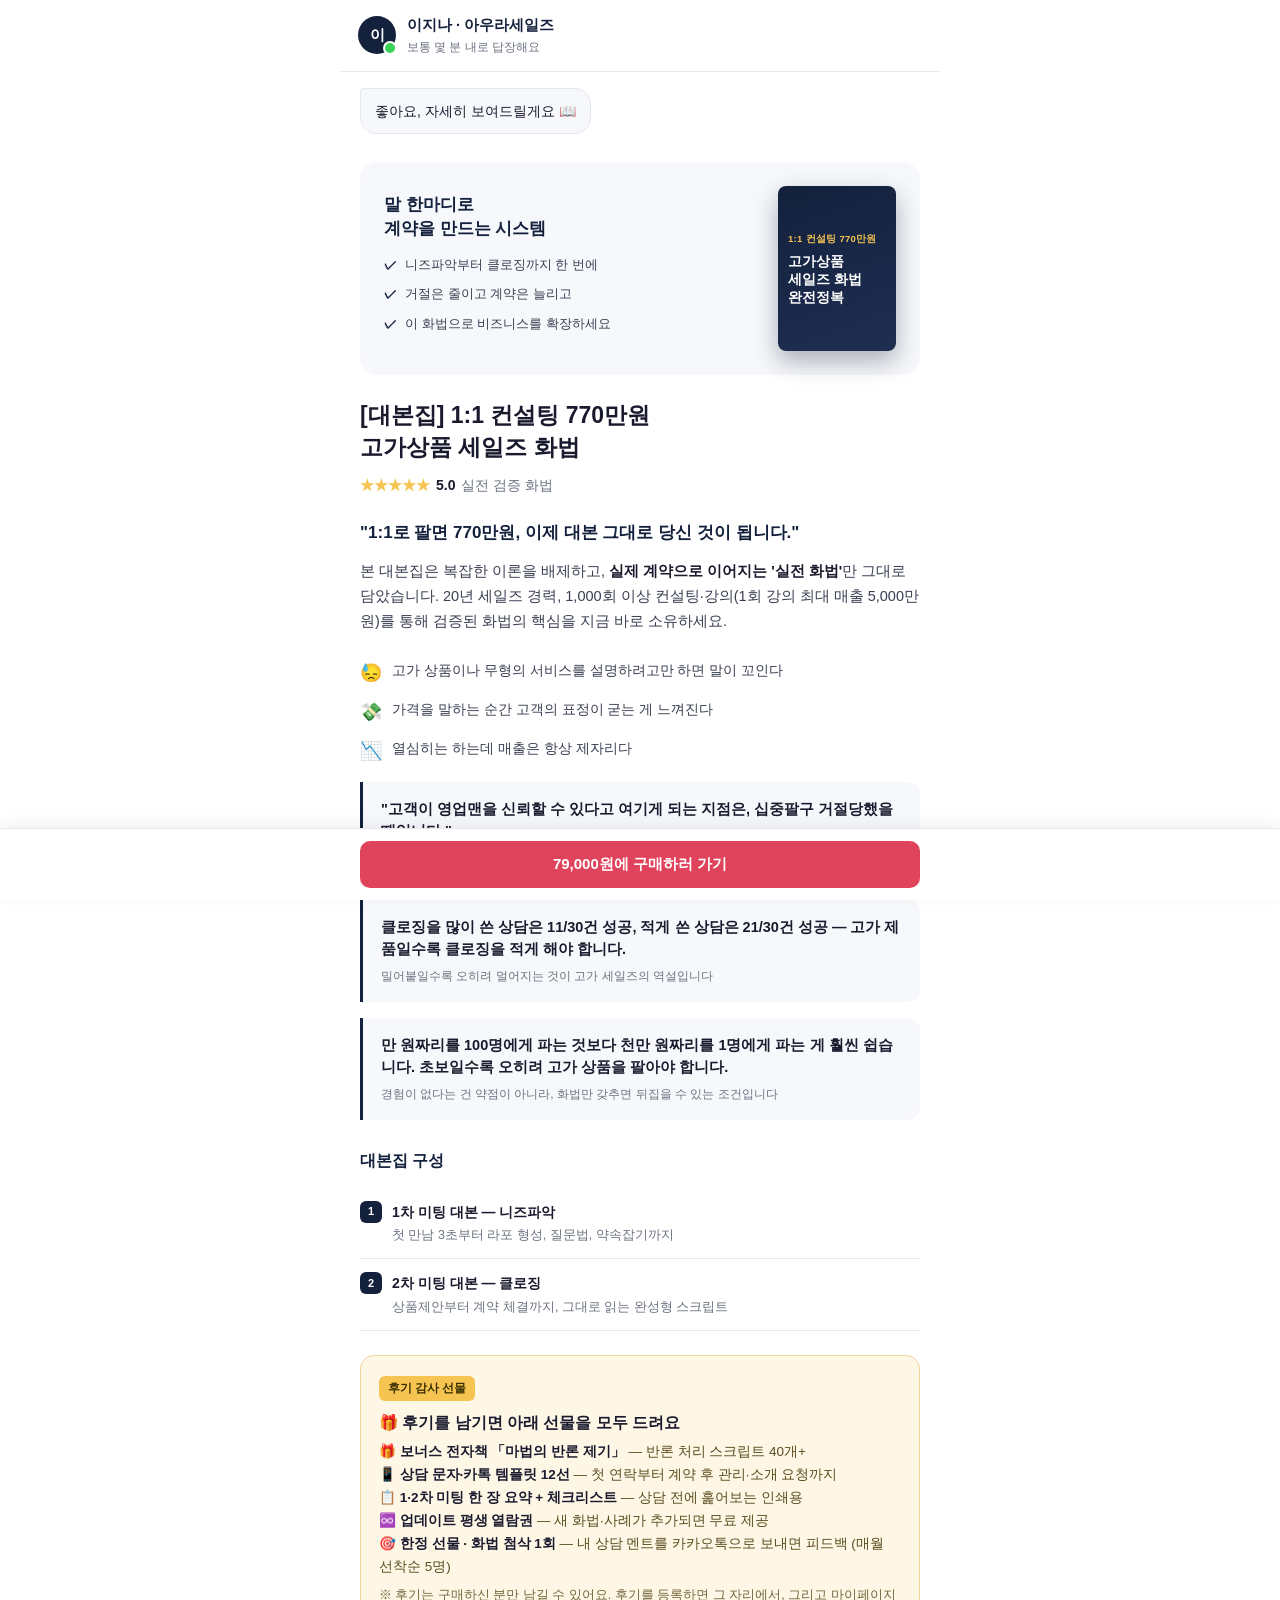
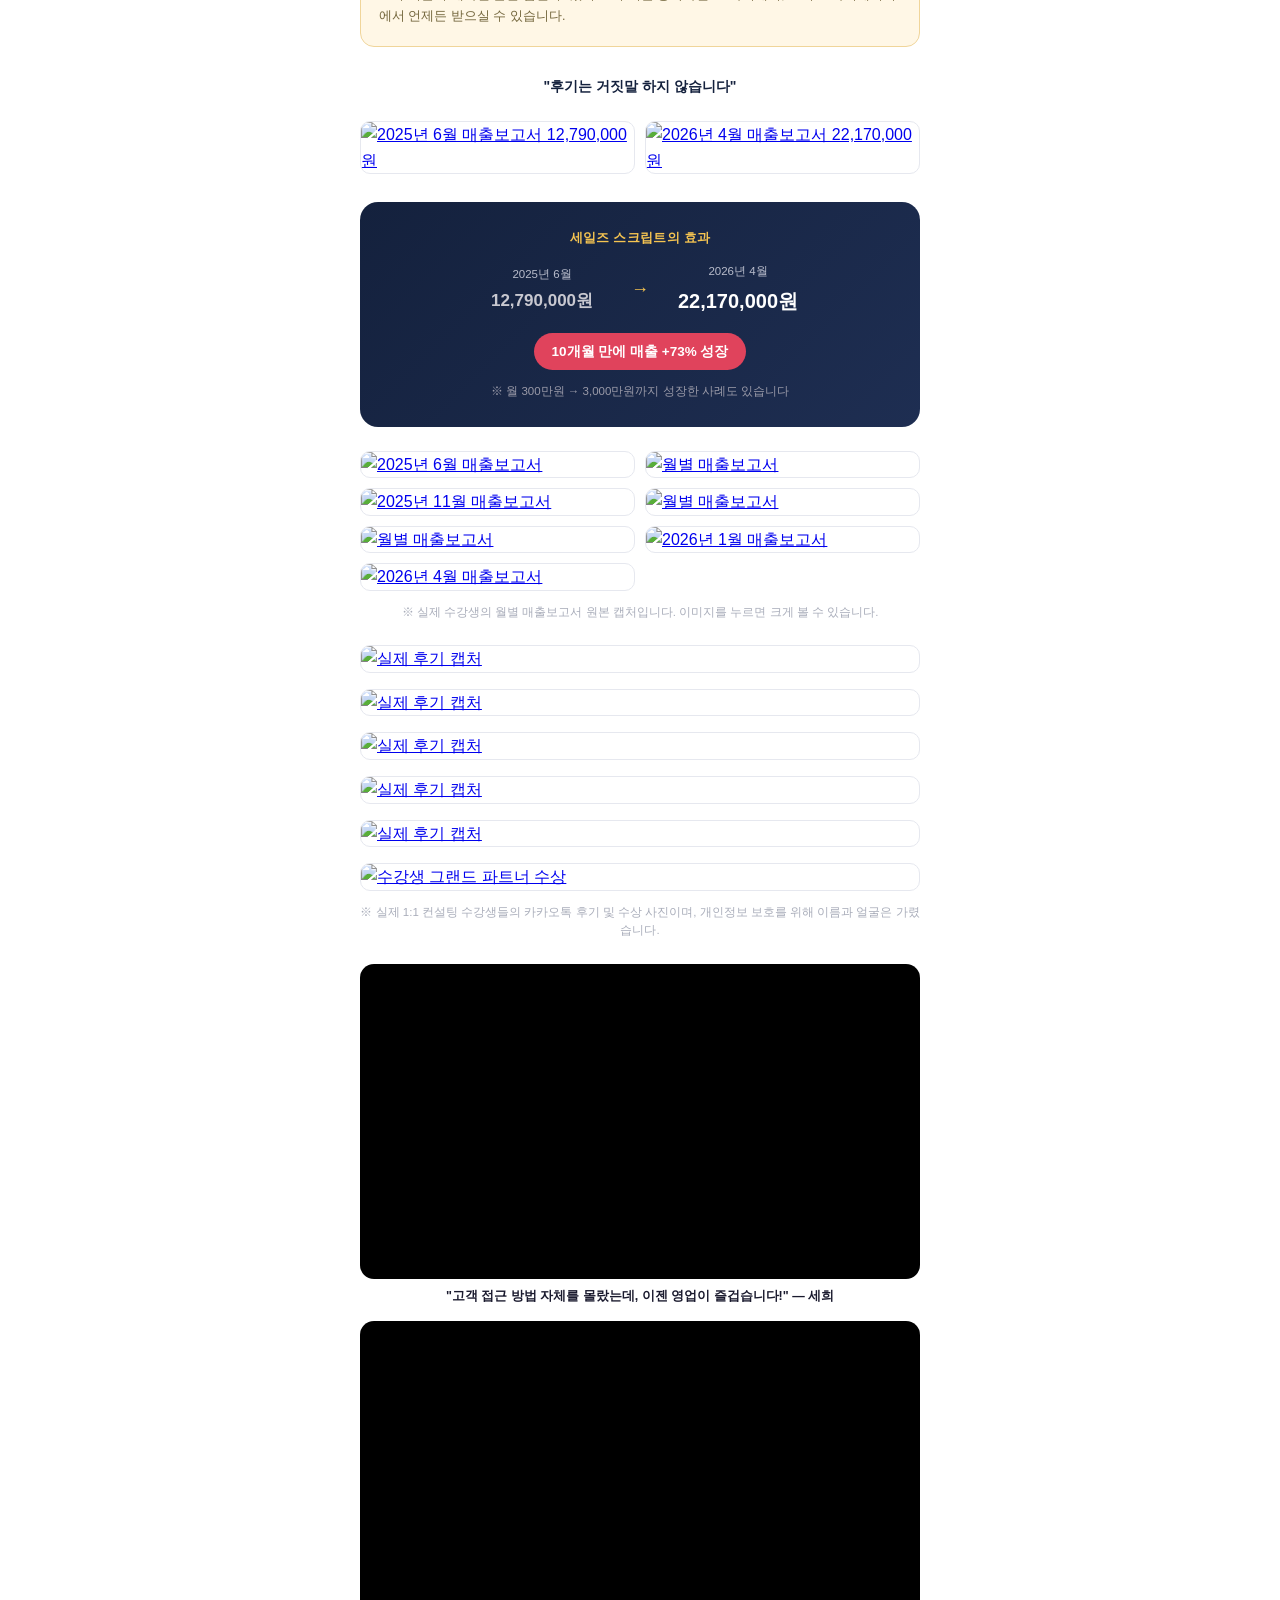
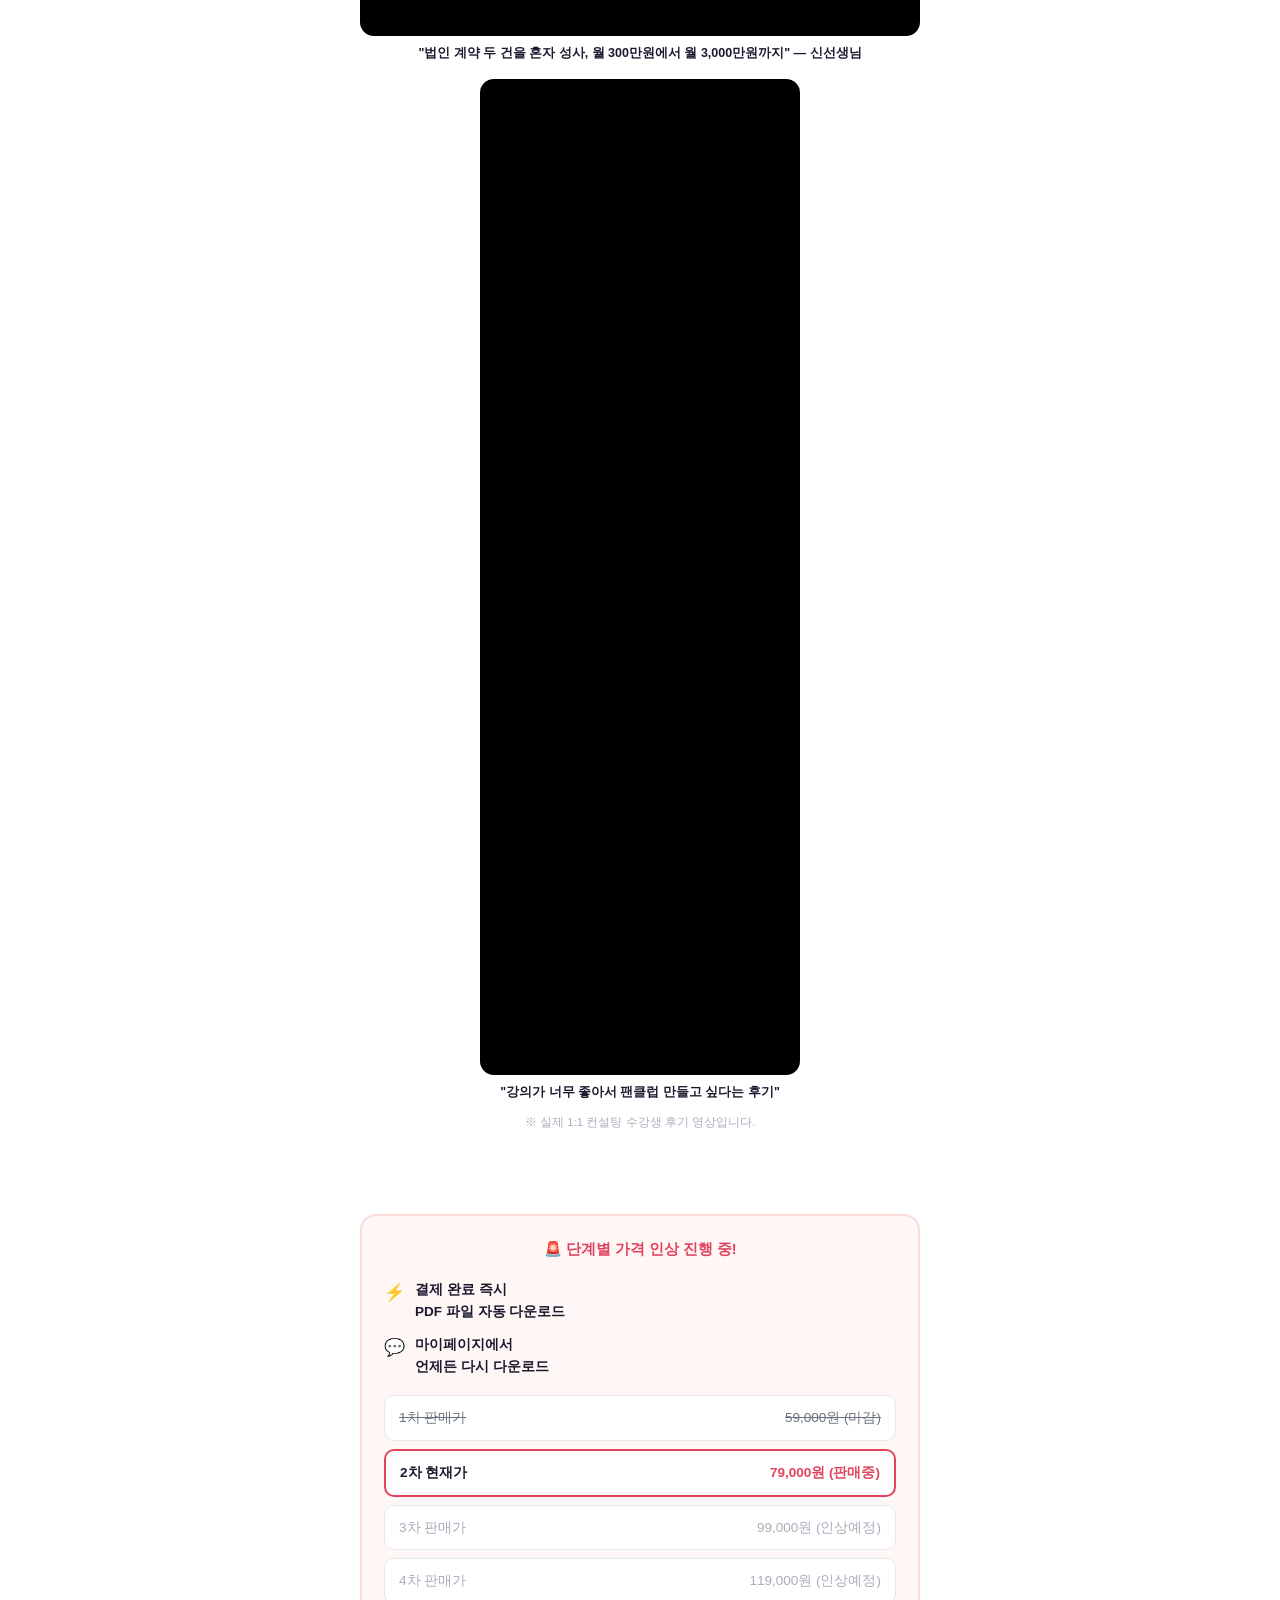
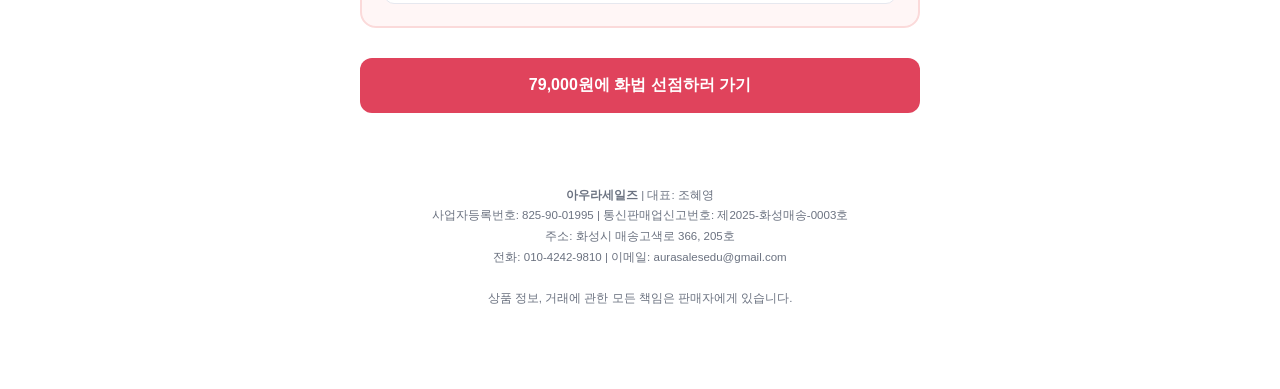
==== product.html @ 586f9080 "챗봇: 선물 구성을 메인 사이트와 같게 — 책 카드 '후기 선물' 2줄, 상세페이지에 후기 감사 선물 5종 칸 Co-Authored-By: Claude Opus 5.5 <norep" ====
<!doctype html>
<html lang="ko">
<head>
<meta charset="UTF-8">
<meta name="viewport" content="width=device-width, initial-scale=1.0">
<title>[대본집] 고가상품 세일즈 화법 완전정복</title>
<meta name="description" content="770만원 1:1 과정에 담긴 실전 세일즈 대본. 1차 니즈파악부터 2차 클로징까지, 그대로 읽기만 해도 되는 화법.">
<link rel="preconnect" href="https://fonts.googleapis.com">
<link rel="stylesheet" href="https://fonts.googleapis.com/css2?family=Pretendard:wght@400;500;600;700;800;900&display=swap" media="print" onload="this.media='all'">
<link rel="stylesheet" href="style.css">
<style>
  .chat-header{
    display:flex;
    align-items:center;
    gap:11px;
    padding:14px 18px;
    background:#fff;
    border-bottom:1px solid var(--border);
    max-width:600px;
    margin:0 auto;
  }
  .chat-header .avatar{
    width:38px;height:38px;border-radius:50%;
    background:var(--navy);
    color:#fff;
    display:flex;align-items:center;justify-content:center;
    font-weight:800;font-size:15px;
    flex-shrink:0;
    position:relative;
  }
  .chat-header .avatar::after{
    content:'';
    position:absolute;right:-1px;bottom:-1px;
    width:10px;height:10px;border-radius:50%;
    background:#39d353;border:2px solid #fff;
  }
  .chat-header .name{font-weight:800;font-size:14.5px;color:var(--navy);}
  .chat-header .status{font-size:11.5px;color:var(--text-dim);margin-top:1px;}

  .bot-note{
    max-width:600px;
    margin:16px auto 0;
    padding:0 20px;
  }
  .bot-note .bubble{
    display:inline-block;
    background:var(--bg-soft);
    border:1px solid var(--border);
    border-radius:4px 16px 16px 16px;
    padding:11px 14px;
    font-size:14px;
    color:var(--text);
  }
</style>
</head>
<body>

<!-- ============ 2nd LANDING: CHAT-STYLE PRODUCT DETAIL ============ -->

<div class="chat-header">
  <div class="avatar">이</div>
  <div>
    <div class="name">이지나 · 아우라세일즈</div>
    <div class="status">보통 몇 분 내로 답장해요</div>
  </div>
</div>

<div class="bot-note"><div class="bubble">좋아요, 자세히 보여드릴게요 📖</div></div>

<!-- COVER -->
<section class="cover-section">
  <div class="wrap">
    <div class="cover-card">
      <div class="left">
        <h2>말 한마디로<br>계약을 만드는 시스템</h2>
        <div class="cover-check"><span class="ck">✓</span><span>니즈파악부터 클로징까지 한 번에</span></div>
        <div class="cover-check"><span class="ck">✓</span><span>거절은 줄이고 계약은 늘리고</span></div>
        <div class="cover-check"><span class="ck">✓</span><span>이 화법으로 비즈니스를 확장하세요</span></div>
      </div>
      <div class="right">
        <div class="book">
          <div class="k">1:1 컨설팅 770만원</div>
          <div class="t">고가상품<br>세일즈 화법<br>완전정복</div>
        </div>
      </div>
    </div>
  </div>
</section>

<!-- TITLE / RATING -->
<section class="title-section">
  <div class="wrap">
    <h1>[대본집] 1:1 컨설팅 770만원<br>고가상품 세일즈 화법</h1>
    <div class="rating">
      <span class="stars">★★★★★</span>
      <span class="score">5.0</span>
      <span>실전 검증 화법</span>
    </div>
  </div>
</section>

<!-- DETAIL -->
<div class="wrap">
  <div class="detail-body">
    <div class="lead-quote">"1:1로 팔면 770만원, 이제 대본 그대로 당신 것이 됩니다."</div>
    <p>본 대본집은 복잡한 이론을 배제하고, <b>실제 계약으로 이어지는 '실전 화법'</b>만 그대로 담았습니다. 20년 세일즈 경력, 1,000회 이상 컨설팅·강의(1회 강의 최대 매출 5,000만원)를 통해 검증된 화법의 핵심을 지금 바로 소유하세요.</p>

    <div class="pain-box">
      <div class="pain-row"><span class="icon">😓</span><span>고가 상품이나 무형의 서비스를 설명하려고만 하면 말이 꼬인다</span></div>
      <div class="pain-row"><span class="icon">💸</span><span>가격을 말하는 순간 고객의 표정이 굳는 게 느껴진다</span></div>
      <div class="pain-row"><span class="icon">📉</span><span>열심히는 하는데 매출은 항상 제자리다</span></div>
    </div>

    <div class="insight-card">
      <div class="q">"고객이 영업맨을 신뢰할 수 있다고 여기게 되는 지점은, 십중팔구 거절당했을 때입니다."</div>
      <div class="src">거절은 실패가 아니라 신뢰가 시작되는 지점입니다</div>
    </div>
    <div class="insight-card">
      <div class="q">클로징을 많이 쓴 상담은 11/30건 성공, 적게 쓴 상담은 21/30건 성공 — 고가 제품일수록 클로징을 적게 해야 합니다.</div>
      <div class="src">밀어붙일수록 오히려 멀어지는 것이 고가 세일즈의 역설입니다</div>
    </div>
    <div class="insight-card">
      <div class="q">만 원짜리를 100명에게 파는 것보다 천만 원짜리를 1명에게 파는 게 훨씬 쉽습니다. 초보일수록 오히려 고가 상품을 팔아야 합니다.</div>
      <div class="src">경험이 없다는 건 약점이 아니라, 화법만 갖추면 뒤집을 수 있는 조건입니다</div>
    </div>

    <div class="curriculum">
      <h3>대본집 구성</h3>
      <div class="curri-item">
        <div class="num">1</div>
        <div class="txt"><b>1차 미팅 대본 — 니즈파악</b><span>첫 만남 3초부터 라포 형성, 질문법, 약속잡기까지</span></div>
      </div>
      <div class="curri-item">
        <div class="num">2</div>
        <div class="txt"><b>2차 미팅 대본 — 클로징</b><span>상품제안부터 계약 체결까지, 그대로 읽는 완성형 스크립트</span></div>
      </div>
    </div>

    <div class="bonus-box">
      <span class="tag">후기 감사 선물</span>
      <h4>🎁 후기를 남기면 아래 선물을 모두 드려요</h4>
      <p>🎁 <b>보너스 전자책 「마법의 반론 제기」</b> — 반론 처리 스크립트 40개+<br>
      📱 <b>상담 문자·카톡 템플릿 12선</b> — 첫 연락부터 계약 후 관리·소개 요청까지<br>
      📋 <b>1·2차 미팅 한 장 요약 + 체크리스트</b> — 상담 전에 훑어보는 인쇄용<br>
      ♾️ <b>업데이트 평생 열람권</b> — 새 화법·사례가 추가되면 무료 제공<br>
      🎯 <b>한정 선물 · 화법 첨삭 1회</b> — 내 상담 멘트를 카카오톡으로 보내면 피드백 (매월 선착순 5명)</p>
      <p style="font-size:12.5px;opacity:.85;">※ 후기는 구매하신 분만 남길 수 있어요. 후기를 등록하면 그 자리에서, 그리고 마이페이지에서 언제든 받으실 수 있습니다.</p>
    </div>
  </div>

  <div class="review-panel active">
    <h4 style="text-align:center;font-size:14px;font-weight:900;color:var(--navy);margin-bottom:14px;">"후기는 거짓말 하지 않습니다"</h4>

    <div class="revenue-gallery">
      <a href="https://salesscript-mauve.vercel.app/reviews/revenue-2506.jpg" target="_blank" rel="noopener"><img src="https://salesscript-mauve.vercel.app/reviews/revenue-2506.jpg" alt="2025년 6월 매출보고서 12,790,000원" loading="lazy"></a>
      <a href="https://salesscript-mauve.vercel.app/reviews/revenue-2604.jpg" target="_blank" rel="noopener"><img src="https://salesscript-mauve.vercel.app/reviews/revenue-2604.jpg" alt="2026년 4월 매출보고서 22,170,000원" loading="lazy"></a>
    </div>

    <div class="growth-stat">
      <div class="tag">세일즈 스크립트의 효과</div>
      <div class="row">
        <div class="before">
          <div class="lbl">2025년 6월</div>
          <div class="amt">12,790,000원</div>
        </div>
        <div class="arrow">→</div>
        <div class="after">
          <div class="lbl">2026년 4월</div>
          <div class="amt">22,170,000원</div>
        </div>
      </div>
      <div class="growth-badge">10개월 만에 매출 +73% 성장</div>
      <div class="growth-note">※ 월 300만원 → 3,000만원까지 성장한 사례도 있습니다</div>
    </div>

    <div class="revenue-gallery">
      <a href="https://salesscript-mauve.vercel.app/reviews/revenue-2506.jpg" target="_blank" rel="noopener"><img src="https://salesscript-mauve.vercel.app/reviews/revenue-2506.jpg" alt="2025년 6월 매출보고서" loading="lazy"></a>
      <a href="https://salesscript-mauve.vercel.app/reviews/revenue-b10.jpg" target="_blank" rel="noopener"><img src="https://salesscript-mauve.vercel.app/reviews/revenue-b10.jpg" alt="월별 매출보고서" loading="lazy"></a>
      <a href="https://salesscript-mauve.vercel.app/reviews/revenue-2511.jpg" target="_blank" rel="noopener"><img src="https://salesscript-mauve.vercel.app/reviews/revenue-2511.jpg" alt="2025년 11월 매출보고서" loading="lazy"></a>
      <a href="https://salesscript-mauve.vercel.app/reviews/revenue-b11.jpg" target="_blank" rel="noopener"><img src="https://salesscript-mauve.vercel.app/reviews/revenue-b11.jpg" alt="월별 매출보고서" loading="lazy"></a>
      <a href="https://salesscript-mauve.vercel.app/reviews/revenue-b12.jpg" target="_blank" rel="noopener"><img src="https://salesscript-mauve.vercel.app/reviews/revenue-b12.jpg" alt="월별 매출보고서" loading="lazy"></a>
      <a href="https://salesscript-mauve.vercel.app/reviews/revenue-2601.jpg" target="_blank" rel="noopener"><img src="https://salesscript-mauve.vercel.app/reviews/revenue-2601.jpg" alt="2026년 1월 매출보고서" loading="lazy"></a>
      <a href="https://salesscript-mauve.vercel.app/reviews/revenue-2604.jpg" target="_blank" rel="noopener"><img src="https://salesscript-mauve.vercel.app/reviews/revenue-2604.jpg" alt="2026년 4월 매출보고서" loading="lazy"></a>
    </div>
    <p class="gallery-note">※ 실제 수강생의 월별 매출보고서 원본 캡처입니다. 이미지를 누르면 크게 볼 수 있습니다.</p>

    <div class="review-gallery">
      <a href="https://salesscript-mauve.vercel.app/reviews/review-8.jpg" target="_blank" rel="noopener"><img src="https://salesscript-mauve.vercel.app/reviews/review-8.jpg" alt="실제 후기 캡처" loading="lazy"></a>
      <a href="https://salesscript-mauve.vercel.app/reviews/review-9.jpg" target="_blank" rel="noopener"><img src="https://salesscript-mauve.vercel.app/reviews/review-9.jpg" alt="실제 후기 캡처" loading="lazy"></a>
      <a href="https://salesscript-mauve.vercel.app/reviews/review-10.jpg" target="_blank" rel="noopener"><img src="https://salesscript-mauve.vercel.app/reviews/review-10.jpg" alt="실제 후기 캡처" loading="lazy"></a>
      <a href="https://salesscript-mauve.vercel.app/reviews/review-11.jpg" target="_blank" rel="noopener"><img src="https://salesscript-mauve.vercel.app/reviews/review-11.jpg" alt="실제 후기 캡처" loading="lazy"></a>
      <a href="https://salesscript-mauve.vercel.app/reviews/review-12.jpg" target="_blank" rel="noopener"><img src="https://salesscript-mauve.vercel.app/reviews/review-12.jpg" alt="실제 후기 캡처" loading="lazy"></a>
      <a href="https://salesscript-mauve.vercel.app/reviews/review-6.jpg" target="_blank" rel="noopener"><img src="https://salesscript-mauve.vercel.app/reviews/review-6.jpg" alt="수강생 그랜드 파트너 수상" loading="lazy"></a>
    </div>
    <p class="gallery-note">※ 실제 1:1 컨설팅 수강생들의 카카오톡 후기 및 수상 사진이며, 개인정보 보호를 위해 이름과 얼굴은 가렸습니다.</p>

    <div class="review-gallery">
      <div>
        <div class="yt-embed"><iframe src="https://www.youtube.com/embed/gdQbzBzpUs0" title="세희 후기" loading="lazy" allowfullscreen></iframe></div>
        <div class="yt-caption">"고객 접근 방법 자체를 몰랐는데, 이젠 영업이 즐겁습니다!" — 세희</div>
      </div>
      <div>
        <div class="yt-embed"><iframe src="https://www.youtube.com/embed/VB3mvG9EoJM" title="신선생님 후기" loading="lazy" allowfullscreen></iframe></div>
        <div class="yt-caption">"법인 계약 두 건을 혼자 성사, 월 300만원에서 월 3,000만원까지" — 신선생님</div>
      </div>
      <div>
        <div class="yt-embed vertical"><iframe src="https://www.youtube.com/embed/TcFffqzAkFE" title="팬클럽 후기" loading="lazy" allowfullscreen></iframe></div>
        <div class="yt-caption">"강의가 너무 좋아서 팬클럽 만들고 싶다는 후기"</div>
      </div>
    </div>
    <p class="gallery-note">※ 실제 1:1 컨설팅 수강생 후기 영상입니다.</p>
  </div>
</div>

<!-- URGENCY / PRICE SCHEDULE -->
<section class="lf-white">
  <div class="wrap">
    <div class="urgency-box">
      <div class="warn">🚨 단계별 가격 인상 진행 중!</div>
      <div class="feature-list">
        <div class="feature-item">
          <span class="ic">⚡</span>
          <span class="tx"><b>결제 완료 즉시<br>PDF 파일 자동 다운로드</b></span>
        </div>
        <div class="feature-item">
          <span class="ic">💬</span>
          <span class="tx"><b>마이페이지에서<br>언제든 다시 다운로드</b></span>
        </div>
      </div>
      <div class="schedule">
        <div class="sched-row done"><span>1차 판매가</span><span>59,000원 (마감)</span></div>
        <div class="sched-row current"><span>2차 현재가</span><span class="price">79,000원 (판매중)</span></div>
        <div class="sched-row next"><span>3차 판매가</span><span>99,000원 (인상예정)</span></div>
        <div class="sched-row next"><span>4차 판매가</span><span>119,000원 (인상예정)</span></div>
      </div>
    </div>

    <button type="button" class="lf-cta" id="go-store">79,000원에 화법 선점하러 가기</button>
  </div>
</section>

<footer>
  <div class="wrap">
    <div class="seller-info">
      <b>아우라세일즈</b> | 대표: 조혜영<br>
      사업자등록번호: 825-90-01995 | 통신판매업신고번호: 제2025-화성매송-0003호<br>
      주소: 화성시 매송고색로 366, 205호<br>
      전화: 010-4242-9810 | 이메일: aurasalesedu@gmail.com<br><br>

      상품 정보, 거래에 관한 모든 책임은 판매자에게 있습니다.
    </div>
  </div>
</footer>

<div class="sticky-cta">
  <button type="button" id="sticky-go-store">79,000원에 구매하러 가기</button>
</div>

<div class="page-loading" id="page-loading">로딩 중...</div>

<script>
  function goStore(){
    document.getElementById('page-loading').classList.add('show');
    setTimeout(function(){
      window.location.href = 'https://salesscript-mauve.vercel.app/product.html#buy';
    }, 550);
  }
  document.getElementById('go-store').addEventListener('click', goStore);
  document.getElementById('sticky-go-store').addEventListener('click', goStore);
</script>

</body>
</html>
---- style.css ----
:root{
  --navy:#14213D;
  --navy2:#1E2E52;
  --text:#1A1A2E;
  --text-dim:#6b7280;
  --border:#e6e8ef;
  --bg-soft:#f7f8fb;
  --purple:#7A5AF8;
  --red:#e0435c;
  --gold:#F5C451;
}
*{box-sizing:border-box;margin:0;padding:0;}
body{
  font-family:'Pretendard','Apple SD Gothic Neo',sans-serif;
  background:#fff;
  color:var(--text);
  line-height:1.6;
  -webkit-font-smoothing:antialiased;
}
img{max-width:100%;display:block;}
.wrap{max-width:600px;margin:0 auto;padding:0 20px;}
img,svg{max-width:100%;}

/* HEADER (seller strip) */
.seller-bar{
  padding:16px 0;
  border-bottom:1px solid var(--border);
}
.seller-bar .wrap{
  display:flex;
  align-items:center;
  gap:10px;
}
.seller-bar .logo{
  width:32px;height:32px;border-radius:8px;
  background:var(--navy);
  display:flex;align-items:center;justify-content:center;
  color:#fff;font-weight:800;font-size:14px;
}
.seller-bar .name{font-weight:700;font-size:15px;color:var(--navy);}

/* COVER CARD */
.cover-section{padding:28px 0 0;}
.cover-card{
  background:var(--bg-soft);
  border-radius:18px;
  padding:24px;
  display:flex;
  gap:16px;
  align-items:center;
}
.cover-card .left{flex:1;}
.cover-card .left h2{
  font-size:17px;
  font-weight:800;
  color:var(--navy);
  line-height:1.4;
  margin-bottom:14px;
}
.cover-check{
  display:flex;
  gap:8px;
  align-items:flex-start;
  font-size:13px;
  color:#3a3f52;
  margin-bottom:9px;
  font-weight:500;
}
.cover-check .ck{
  color:var(--navy);
  font-weight:900;
  flex-shrink:0;
}
.cover-card .right{
  width:118px;
  flex-shrink:0;
}
.book{
  background:linear-gradient(160deg,var(--navy),var(--navy2));
  border-radius:8px;
  padding:14px 10px;
  color:#fff;
  aspect-ratio:3/4.2;
  display:flex;
  flex-direction:column;
  justify-content:center;
  box-shadow:0 10px 24px rgba(20,33,61,.35);
}
.book .k{font-size:9.5px;font-weight:700;color:var(--gold);letter-spacing:.3px;}
.book .t{font-size:14px;font-weight:900;line-height:1.3;margin-top:6px;}

/* TITLE / RATING */
.title-section{padding:24px 0 0;}
.title-section h1{
  font-size:23px;
  font-weight:900;
  color:var(--text);
  line-height:1.4;
}
.rating{
  margin-top:10px;
  display:flex;
  align-items:center;
  gap:6px;
  font-size:14px;
  color:var(--text-dim);
}
.rating .stars{color:var(--gold);font-weight:700;}
.rating .score{font-weight:800;color:var(--text);}

/* TABS */
.tabs{
  margin-top:22px;
  display:flex;
  border-bottom:1px solid var(--border);
}
.tab{
  padding:12px 18px 12px 0;
  margin-right:18px;
  font-size:15px;
  font-weight:700;
  color:var(--text-dim);
  cursor:pointer;
}
.tab.active{
  color:var(--navy);
  border-bottom:2px solid var(--navy);
}

/* REVIEW BONUS BANNER */
.review-bonus-banner{
  margin-top:16px;
  display:flex;
  align-items:center;
  gap:10px;
  padding:14px 18px;
  border-radius:12px;
  background:linear-gradient(90deg,#c22e46,var(--red));
  color:#fff;
  cursor:pointer;
  box-shadow:0 4px 14px rgba(224,67,92,.25);
}
.review-bonus-banner .rb-icon{font-size:20px;}
.review-bonus-banner .rb-text{flex:1;font-size:13.5px;line-height:1.5;}
.review-bonus-banner .rb-text b{font-weight:900;}
.review-bonus-banner .rb-arrow{font-size:12.5px;font-weight:700;white-space:nowrap;opacity:.9;}
@media(max-width:480px){
  .review-bonus-banner{flex-wrap:wrap;}
  .review-bonus-banner .rb-arrow{margin-left:30px;}
}

/* DETAIL BODY */
.detail-body{padding:24px 0 8px;}
.lead-quote{
  font-size:17px;
  font-weight:800;
  color:var(--navy);
  line-height:1.5;
}
.detail-body p{
  margin-top:14px;
  font-size:14.5px;
  color:#3a3f52;
  line-height:1.7;
}
.detail-body p b{color:var(--text);}

.pain-box{
  margin-top:26px;
  display:flex;
  flex-direction:column;
  gap:10px;
}
.pain-row{
  display:flex;
  gap:10px;
  align-items:flex-start;
  font-size:14px;
  color:#3a3f52;
}
.pain-row .icon{flex-shrink:0;font-size:18px;}

.insight-card{
  margin-top:16px;
  background:var(--bg-soft);
  border-left:3px solid var(--navy);
  border-radius:0 12px 12px 0;
  padding:16px 18px;
}
.insight-card .q{
  font-size:14.5px;
  font-weight:700;
  color:var(--text);
  line-height:1.55;
}
.insight-card .src{
  margin-top:6px;
  font-size:12px;
  color:var(--text-dim);
}

.curriculum{margin-top:28px;}
.curriculum h3{
  font-size:16px;
  font-weight:800;
  color:var(--navy);
  margin-bottom:14px;
}
.curri-item{
  display:flex;
  gap:10px;
  align-items:flex-start;
  padding:13px 0;
  border-bottom:1px solid var(--border);
  font-size:14px;
}
.curri-item .num{
  flex-shrink:0;
  width:22px;height:22px;
  border-radius:6px;
  background:var(--navy);
  color:#fff;
  font-size:11px;
  font-weight:800;
  display:flex;align-items:center;justify-content:center;
}
.curri-item .txt b{display:block;color:var(--text);font-weight:700;}
.curri-item .txt span{color:var(--text-dim);font-size:12.5px;}

.bonus-box{
  margin-top:24px;
  background:#fff7e6;
  border:1px solid #f0d59a;
  border-radius:14px;
  padding:18px 18px;
}
.bonus-box .tag{
  display:inline-block;
  background:var(--gold);
  color:#3a2e00;
  font-size:11.5px;
  font-weight:800;
  padding:3px 9px;
  border-radius:6px;
}
.bonus-box h4{
  margin-top:10px;
  font-size:15.5px;
  font-weight:800;
  color:var(--text);
}
.bonus-box p{margin-top:6px;font-size:13.5px;color:#5b4d1f;}

/* REVIEWS TAB */
.review-panel{display:none;padding:20px 0 8px;}
.review-panel.active{display:block;}
.review-item{
  padding:16px 0;
  border-bottom:1px solid var(--border);
}
.review-item .who{
  font-size:13.5px;
  font-weight:700;
  color:var(--text);
}
.review-item .date{
  font-size:12px;
  color:var(--text-dim);
  margin-left:6px;
  font-weight:400;
}
.review-item .stars{color:var(--gold);font-size:12px;margin:4px 0;}
.review-item .body{font-size:13.5px;color:#3a3f52;line-height:1.6;white-space:pre-wrap;}

.review-write{
  background:var(--bg-soft);
  border:1px solid var(--border);
  border-radius:14px;
  padding:18px;
  margin-bottom:22px;
}
.review-write h4{
  font-size:14.5px;
  font-weight:800;
  color:var(--text);
  margin-bottom:12px;
}
.star-picker{
  font-size:24px;
  letter-spacing:4px;
  color:#d9dce3;
  margin-bottom:12px;
  cursor:pointer;
}
.star-picker span{transition:color .1s;}
.star-picker span.on{color:var(--gold);}
.review-input{
  width:100%;
  border:1px solid var(--border);
  border-radius:8px;
  padding:11px 12px;
  font-size:14px;
  font-family:inherit;
  margin-bottom:10px;
  resize:vertical;
  background:#fff;
  color:var(--text);
}
.review-input:focus{outline:none;border-color:var(--navy);}
.review-submit-btn{
  width:100%;
  background:var(--navy);
  color:#fff;
  border:none;
  border-radius:8px;
  padding:12px;
  font-size:14.5px;
  font-weight:700;
  font-family:inherit;
  cursor:pointer;
}
.review-submit-btn:disabled{opacity:.6;cursor:default;}
.review-msg{margin-top:8px;font-size:12.5px;text-align:center;min-height:1em;}
.review-msg.success{color:#1a9e6b;font-weight:700;}
.review-msg.error{color:var(--red);font-weight:700;}

.bonus-download{
  margin-top:16px;
  background:#fff7e6;
  border:1px solid #f0d59a;
  border-radius:12px;
  padding:16px;
  text-align:center;
}
.bonus-download .tag{
  display:inline-block;
  background:var(--gold);
  color:#3a2e00;
  font-size:11px;
  font-weight:800;
  padding:3px 9px;
  border-radius:6px;
}
.bonus-download h4{font-size:15px;font-weight:800;color:var(--text);margin-top:8px;}
.bonus-download p{font-size:13px;color:#5b4d1f;margin-top:6px;}
.bonus-download-btn{
  display:inline-block;
  margin-top:12px;
  background:var(--navy);
  color:#fff;
  font-weight:700;
  font-size:13.5px;
  padding:10px 20px;
  border-radius:8px;
  text-decoration:none;
}

.review-summary{
  font-size:13.5px;
  color:var(--text-dim);
  font-weight:600;
  margin-bottom:14px;
}
.review-summary .stars{color:var(--gold);}
.review-pager{
  display:flex;
  flex-wrap:wrap;
  gap:6px;
  justify-content:center;
  margin-top:20px;
}
.page-btn{
  min-width:34px;
  height:34px;
  border:1px solid var(--border);
  background:#fff;
  border-radius:8px;
  font-size:13px;
  font-weight:700;
  color:var(--text-dim);
  cursor:pointer;
  font-family:inherit;
}
.page-btn.active{background:var(--navy);color:#fff;border-color:var(--navy);}

.review-loading,.review-empty{
  padding:24px 0;
  text-align:center;
  font-size:13.5px;
  color:var(--text-dim);
}

/* PRODUCT PICKER (multi-product checkout) */
.product-pick-list{margin-top:14px;display:flex;flex-direction:column;gap:10px;}
.product-pick-item{
  display:flex;align-items:center;gap:10px;
  border:1px solid var(--border);border-radius:10px;
  padding:12px 14px;cursor:pointer;font-size:14px;
}
.product-pick-item input{accent-color:var(--navy);width:16px;height:16px;flex-shrink:0;}
.product-pick-item .ppi-info{flex:1;min-width:0;}
.product-pick-item .ppi-name{display:block;color:var(--text);font-weight:600;}
.product-pick-item .ppi-desc{display:block;margin-top:3px;font-size:12px;color:var(--text-dim);line-height:1.5;font-weight:400;}
.product-pick-item .ppi-price{color:var(--text-dim);font-weight:700;font-size:13px;white-space:nowrap;}
.product-pick-item:has(input:checked){border-color:var(--navy);background:var(--bg-soft);}

/* STORE (전체 상품 허브) */
.store-hero{
  background:linear-gradient(160deg,var(--navy),var(--navy2));
  color:#fff;
  padding:44px 0 40px;
  text-align:center;
}
.store-hero h1{font-size:24px;font-weight:900;line-height:1.4;}
.store-hero .sub{margin-top:14px;font-size:13.5px;color:#c8c8d0;line-height:1.7;}

.store-list{margin-top:24px;display:flex;flex-direction:column;gap:14px;}
.store-item{
  display:block;
  border:1px solid var(--border);
  border-radius:14px;
  padding:18px;
  cursor:pointer;
}
.store-item.checked{border-color:var(--navy);background:var(--bg-soft);}
.store-item .store-cb{display:none;}
.si-top{display:flex;justify-content:space-between;align-items:flex-start;gap:10px;}
.si-name{font-size:15.5px;font-weight:800;color:var(--text);}
.si-price{font-size:15px;font-weight:800;color:var(--text);white-space:nowrap;}
.si-desc{margin-top:8px;font-size:13px;color:var(--text-dim);line-height:1.6;}
.si-link{display:inline-block;margin-top:10px;font-size:12.5px;font-weight:700;color:var(--navy);text-decoration:none;}

.store-summary{margin-top:28px;border-top:1px solid var(--border);padding-top:20px;padding-bottom:20px;}

.coupon-box{
  display:flex;
  align-items:center;
  gap:10px;
  background:#fff7e6;
  border:1px solid #f0d59a;
  border-radius:10px;
  padding:12px 14px;
  margin-bottom:16px;
  font-size:13.5px;
  font-weight:700;
  color:#8a6d1a;
  cursor:pointer;
}
.coupon-box input{width:18px;height:18px;accent-color:var(--gold);flex-shrink:0;}

/* PRICE CARD */
.price-section{padding:30px 0 20px;}
.price-card{
  border:1px solid var(--border);
  border-radius:16px;
  padding:22px 20px;
}
.price-card .pname{
  font-size:16px;
  font-weight:800;
  color:var(--text);
  margin-bottom:14px;
}
.price-card .original{
  font-size:14px;
  color:var(--text-dim);
  text-decoration:line-through;
}
.price-final-row{
  display:flex;
  align-items:baseline;
  gap:10px;
  margin-top:4px;
}
.price-final-row .final{
  font-size:30px;
  font-weight:900;
  color:var(--text);
}
.price-final-row .badge{
  background:#fdeaec;
  color:var(--red);
  font-weight:800;
  font-size:13px;
  padding:3px 9px;
  border-radius:6px;
}
.po-badge{
  display:inline-block;
  margin-left:6px;
  background:var(--gold);
  color:#3a2e00;
  font-size:10.5px;
  font-weight:800;
  padding:2px 7px;
  border-radius:5px;
  vertical-align:middle;
}

.price-lines{margin-top:18px;}
.price-line{
  display:flex;
  justify-content:space-between;
  font-size:13.5px;
  color:var(--text-dim);
  padding:8px 0;
}
.price-line.total{
  border-top:1px solid var(--border);
  margin-top:6px;
  padding-top:14px;
  font-size:15px;
  font-weight:800;
  color:var(--text);
}
.price-line .discount{color:var(--red);font-weight:700;}

.buy-btn{
  display:block;
  width:100%;
  text-align:center;
  background:var(--red);
  color:#fff;
  border:none;
  border-radius:12px;
  padding:16px;
  font-size:16px;
  font-weight:800;
  font-family:inherit;
  margin-top:20px;
  cursor:pointer;
  text-decoration:none;
}
.buy-btn:disabled{
  background:#d9dce3;
  color:#9a9aa8;
  cursor:default;
}
.price-note{
  text-align:center;
  margin-top:10px;
  font-size:12px;
  color:var(--text-dim);
}

/* FORM */
.form-section{
  background:var(--bg-soft);
  padding:36px 0 44px;
  margin-top:12px;
}
.form-section h2{
  font-size:20px;
  font-weight:900;
  text-align:center;
  color:var(--text);
  line-height:1.4;
}
.form-section .sub{
  text-align:center;
  color:var(--text-dim);
  margin-top:8px;
  font-size:13.5px;
}
.lead-form{
  margin-top:24px;
  background:#fff;
  border-radius:16px;
  padding:24px 20px;
  border:1px solid var(--border);
}
.field{margin-bottom:14px;}
.field label{
  display:block;
  font-size:13px;
  font-weight:700;
  color:var(--text);
  margin-bottom:6px;
}
.field label .req{color:var(--red);}
.field input{
  width:100%;
  background:#fff;
  color:var(--text);
  border:1px solid var(--border);
  border-radius:8px;
  padding:12px 13px;
  font-size:14.5px;
  font-family:inherit;
}
.field input::placeholder{color:#a9adba;}
.field input:focus{outline:none;border-color:var(--navy);}
.policy{
  font-size:12px;
  color:var(--text-dim);
  display:flex;
  gap:7px;
  align-items:flex-start;
  margin:16px 0;
}
.policy input{margin-top:3px;accent-color:var(--navy);}
.submit-btn{
  width:100%;
  background:var(--red);
  color:#fff;
  border:none;
  border-radius:10px;
  padding:15px;
  font-size:15.5px;
  font-weight:800;
  font-family:inherit;
  cursor:pointer;
}
.submit-btn:active{transform:scale(.98);}
.form-result{margin-top:12px;font-size:13px;text-align:center;min-height:1em;}
.form-result.success{color:#1a9e6b;font-weight:700;}

footer{
  padding:28px 0 80px;
  text-align:center;
  color:var(--text-dim);
  font-size:11.5px;
  line-height:1.7;
}

.sticky-cta{
  position:fixed;
  bottom:0;left:0;right:0;
  background:#fff;
  border-top:1px solid var(--border);
  padding:12px 20px;
  display:flex;
  justify-content:center;
  z-index:50;
  box-shadow:0 -4px 16px rgba(0,0,0,.06);
}
.sticky-cta a,.sticky-cta button{
  display:block;
  width:100%;
  max-width:560px;
  text-align:center;
  background:var(--red);
  color:#fff;
  font-weight:800;
  font-size:15px;
  padding:14px;
  border-radius:10px;
  text-decoration:none;
  border:none;
  font-family:inherit;
  cursor:pointer;
}
.seller-info{font-size:11.5px;line-height:1.8;}

/* ===== LONGFORM SALES LETTER (1st landing) ===== */
.lf-dark{
  background:#0c0c10;
  color:#fff;
  padding:44px 0;
  text-align:center;
}
.lf-dark .tag{
  color:var(--red);
  font-weight:800;
  font-size:14px;
  margin-bottom:12px;
}
.lf-dark h1{
  font-size:26px;
  font-weight:900;
  line-height:1.45;
}
.lf-dark h1 .hl{color:var(--gold);}
.lf-dark .sub{
  margin-top:18px;
  font-size:14.5px;
  color:#c8c8d0;
  line-height:1.7;
}
.proof-card{
  margin:28px 20px 0;
  background:#17171d;
  border:1px solid #2b2b35;
  border-radius:14px;
  padding:22px;
  text-align:left;
}
.proof-card .num{font-size:26px;font-weight:900;color:var(--gold);}
.proof-card .label{font-size:12.5px;color:#9a9aa8;margin-top:4px;}
.proof-grid{display:flex;justify-content:space-between;gap:10px;text-align:center;}
.proof-grid>div{flex:1;}
.proof-grid .num{font-size:20px;}

.lf-white{padding:44px 0;}
.lf-white h2{
  font-size:21px;
  font-weight:900;
  text-align:center;
  line-height:1.5;
  color:var(--text);
}
.lf-white h2 .hl{color:var(--red);}
.lf-white .sub{
  text-align:center;
  margin-top:12px;
  font-size:14px;
  color:var(--text-dim);
}

.expand-row{
  margin-top:26px;
  display:flex;
  flex-wrap:wrap;
  gap:8px;
  justify-content:center;
}
.expand-row span{
  background:var(--bg-soft);
  border:1px solid var(--border);
  border-radius:20px;
  padding:7px 14px;
  font-size:13px;
  font-weight:600;
  color:#3a3f52;
}

.problem-list{margin-top:28px;display:flex;flex-direction:column;gap:12px;}
.problem-item{
  display:flex;
  gap:12px;
  align-items:flex-start;
  background:#fff;
  border:1px solid var(--border);
  border-radius:12px;
  padding:16px 18px;
}
.problem-item .ic{font-size:20px;flex-shrink:0;}
.problem-item .tx{font-size:14px;color:#3a3f52;}
.problem-item .tx b{color:var(--text);}

.solution-box{
  margin-top:28px;
  background:linear-gradient(135deg,#eef1ff,#f7f8fb);
  border:1px solid #d8ddf5;
  border-radius:16px;
  padding:26px 22px;
  text-align:center;
}
.solution-box .big{
  font-size:18px;
  font-weight:900;
  color:var(--navy);
  line-height:1.5;
}
.solution-box .small{
  margin-top:10px;
  font-size:13.5px;
  color:var(--text-dim);
}

/* success stories */
.story-list{margin-top:28px;display:flex;flex-direction:column;gap:16px;}
.story-card{
  border:1px dashed #cfd3e0;
  border-radius:14px;
  padding:20px;
  background:var(--bg-soft);
}
.story-card .head{
  font-size:14.5px;
  font-weight:800;
  color:var(--navy);
}
.story-card .placeholder{
  margin-top:8px;
  font-size:13px;
  color:#a9adba;
  font-style:italic;
}

/* real growth stat callout */
.growth-stat{
  margin-top:28px;
  background:linear-gradient(135deg,var(--navy),var(--navy2));
  border-radius:18px;
  padding:26px 20px;
  text-align:center;
  color:#fff;
}
.growth-stat .tag{
  font-size:12.5px;
  font-weight:800;
  color:var(--gold);
  letter-spacing:.3px;
}
.growth-stat .row{
  display:flex;
  align-items:center;
  justify-content:center;
  gap:14px;
  margin-top:14px;
}
.growth-stat .before,.growth-stat .after{flex:1;max-width:150px;}
.growth-stat .lbl{font-size:11.5px;color:#b8bccb;}
.growth-stat .amt{font-size:17px;font-weight:800;margin-top:4px;}
.growth-stat .before .amt{color:#c8c8d0;}
.growth-stat .after .amt{color:#fff;font-size:20px;}
.growth-stat .arrow{font-size:18px;color:var(--gold);font-weight:700;}
.growth-badge{
  display:inline-block;
  margin-top:16px;
  background:var(--red);
  color:#fff;
  font-weight:800;
  font-size:13.5px;
  padding:8px 18px;
  border-radius:20px;
}
.growth-note{
  margin-top:12px;
  font-size:11.5px;
  color:#9a9aa8;
}

/* real testimonial screenshot gallery */
.review-gallery{
  margin-top:24px;
  display:flex;
  flex-direction:column;
  gap:16px;
}
.review-gallery a{
  display:block;
  border-radius:10px;
  overflow:hidden;
  border:1px solid var(--border);
}
.review-gallery img{
  display:block;
  width:100%;
  height:auto;
}
.gallery-note{
  margin-top:12px;
  font-size:11.5px;
  color:#a9adba;
  text-align:center;
}

/* revenue report screenshots - 2 per row, they're tall/narrow phone shots */
.revenue-gallery{
  margin-top:24px;
  display:grid;
  grid-template-columns:repeat(2,1fr);
  gap:10px;
}
.revenue-gallery a{
  display:block;
  border-radius:10px;
  overflow:hidden;
  border:1px solid var(--border);
}
.revenue-gallery img{
  display:block;
  width:100%;
  height:auto;
}

/* youtube testimonial embeds */
.yt-embed{
  position:relative;
  width:100%;
  padding-bottom:56.25%;
  height:0;
  overflow:hidden;
  border-radius:14px;
  background:#000;
}
.yt-embed.vertical{
  padding-bottom:177.78%;
  max-width:320px;
  margin:0 auto;
}
.yt-embed iframe{
  position:absolute;
  top:0;
  left:0;
  width:100%;
  height:100%;
  border:0;
}
.yt-caption{
  margin-top:8px;
  font-size:12.5px;
  font-weight:700;
  color:var(--text);
  text-align:center;
  line-height:1.5;
}
.testimonial-video{
  margin-top:20px;
  width:100%;
  border-radius:14px;
  background:#000;
  display:block;
}

/* urgency / price schedule */
.urgency-box{
  margin-top:30px;
  border:2px solid #fbdada;
  background:#fff6f6;
  border-radius:16px;
  padding:22px;
}
.urgency-box .warn{
  color:var(--red);
  font-weight:800;
  font-size:14.5px;
  text-align:center;
}
.feature-list{
  margin-top:18px;
  display:flex;
  flex-direction:column;
  gap:12px;
}
.feature-item{
  display:flex;
  gap:10px;
  align-items:flex-start;
  font-size:13.5px;
  color:#5b3d3d;
}
.feature-item .ic{font-size:17px;flex-shrink:0;}
.feature-item .tx b{color:var(--text);font-weight:700;}
.schedule{margin-top:18px;display:flex;flex-direction:column;gap:8px;}
.sched-row{
  display:flex;
  justify-content:space-between;
  align-items:center;
  padding:11px 14px;
  border-radius:10px;
  font-size:13.5px;
  background:#fff;
  border:1px solid var(--border);
  color:var(--text-dim);
}
.sched-row.done span{text-decoration:line-through;}
.sched-row.current{
  background:#fff;
  border:2px solid var(--red);
  font-weight:800;
  color:var(--text);
}
.sched-row.current .price{color:var(--red);}
.sched-row.next{color:#a9adba;}

.trust-box{
  margin-top:24px;
  text-align:center;
  padding:20px;
}
.trust-box .icon{font-size:22px;}
.trust-box p{
  margin-top:10px;
  font-size:13.5px;
  color:#3a3f52;
  line-height:1.7;
}

.lf-cta{
  display:block;
  max-width:560px;
  margin:30px auto 0;
  text-align:center;
  background:var(--red);
  color:#fff;
  font-weight:800;
  font-size:16px;
  padding:17px;
  border-radius:12px;
  text-decoration:none;
  border:none;
  cursor:pointer;
  width:100%;
}

/* AUTH MODAL */
.auth-overlay{
  position:fixed;
  inset:0;
  background:rgba(20,33,61,.55);
  display:none;
  align-items:flex-end;
  justify-content:center;
  z-index:300;
}
.auth-overlay.show{display:flex;}
.auth-modal{
  width:100%;
  max-width:440px;
  background:#fff;
  border-radius:20px 20px 0 0;
  padding:28px 24px 32px;
  max-height:88vh;
  overflow-y:auto;
}
.auth-modal h3{
  font-size:18px;
  font-weight:900;
  color:var(--text);
  text-align:center;
}
.auth-modal .sub{
  text-align:center;
  font-size:13px;
  color:var(--text-dim);
  margin-top:6px;
}
.auth-close{
  text-align:right;
  font-size:20px;
  color:var(--text-dim);
  cursor:pointer;
  margin-bottom:4px;
}
.google-btn{
  width:100%;
  display:flex;
  align-items:center;
  justify-content:center;
  gap:8px;
  border:1px solid var(--border);
  background:#fff;
  border-radius:10px;
  padding:13px;
  font-size:14.5px;
  font-weight:700;
  color:var(--text);
  cursor:pointer;
  margin-top:20px;
  font-family:inherit;
}
.auth-divider{
  display:flex;
  align-items:center;
  gap:10px;
  margin:18px 0;
  color:var(--text-dim);
  font-size:12px;
}
.auth-divider::before,.auth-divider::after{
  content:'';
  flex:1;
  height:1px;
  background:var(--border);
}
.auth-tabs{
  display:flex;
  gap:8px;
  margin-bottom:14px;
}
.auth-tab{
  flex:1;
  text-align:center;
  padding:9px;
  border-radius:8px;
  font-size:13px;
  font-weight:700;
  color:var(--text-dim);
  background:var(--bg-soft);
  cursor:pointer;
}
.auth-tab.active{background:var(--navy);color:#fff;}
.auth-submit-btn{
  width:100%;
  background:var(--red);
  color:#fff;
  border:none;
  border-radius:10px;
  padding:14px;
  font-size:14.5px;
  font-weight:800;
  font-family:inherit;
  cursor:pointer;
  margin-top:4px;
}
.auth-msg{margin-top:10px;font-size:12.5px;text-align:center;min-height:1em;color:var(--red);font-weight:700;}

/* review permission notice */
.review-locked{
  background:var(--bg-soft);
  border:1px solid var(--border);
  border-radius:14px;
  padding:20px;
  text-align:center;
  margin-bottom:22px;
}
.review-locked p{font-size:13.5px;color:var(--text-dim);margin-bottom:12px;}
.review-locked button{
  background:var(--navy);
  color:#fff;
  border:none;
  border-radius:8px;
  padding:11px 18px;
  font-size:13.5px;
  font-weight:700;
  font-family:inherit;
  cursor:pointer;
}
.verified-badge{
  display:inline-block;
  background:#e7f7f0;
  color:#1a9e6b;
  font-size:11px;
  font-weight:800;
  padding:2px 7px;
  border-radius:5px;
  margin-left:6px;
}

/* mypage */
.mypage-nav{
  display:flex;
  gap:6px;
  margin-top:20px;
  border-bottom:1px solid var(--border);
}
.mypage-nav div{
  padding:12px 16px;
  font-size:14px;
  font-weight:700;
  color:var(--text-dim);
  cursor:pointer;
}
.mypage-nav div.active{color:var(--navy);border-bottom:2px solid var(--navy);}
.order-card{
  border:1px solid var(--border);
  border-radius:14px;
  padding:18px;
  margin-top:16px;
}
.order-card .pname{font-size:15px;font-weight:800;color:var(--text);}
.order-card .meta{font-size:12.5px;color:var(--text-dim);margin-top:6px;}
.order-card .status{
  display:inline-block;
  background:#e7f7f0;
  color:#1a9e6b;
  font-size:11.5px;
  font-weight:800;
  padding:3px 9px;
  border-radius:6px;
  margin-top:10px;
}
.download-btn{
  display:block;
  width:100%;
  text-align:center;
  background:var(--navy);
  color:#fff;
  border:none;
  border-radius:8px;
  padding:12px;
  font-size:14px;
  font-weight:700;
  font-family:inherit;
  margin-top:14px;
  cursor:pointer;
  text-decoration:none;
}
.empty-state{
  text-align:center;
  padding:60px 20px;
  color:var(--text-dim);
  font-size:13.5px;
}
.mypage-header{
  padding:20px 0;
  display:flex;
  align-items:center;
  justify-content:space-between;
}
.mypage-header .email{font-size:13px;color:var(--text-dim);}
.logout-btn{
  background:none;
  border:1px solid var(--border);
  border-radius:8px;
  padding:7px 12px;
  font-size:12.5px;
  color:var(--text-dim);
  cursor:pointer;
  font-family:inherit;
}

/* page transition loading overlay */
.page-loading{
  position:fixed;
  inset:0;
  background:#fff;
  display:none;
  align-items:center;
  justify-content:center;
  z-index:200;
  font-size:15px;
  color:var(--text-dim);
  font-weight:600;
}
.page-loading.show{display:flex;}
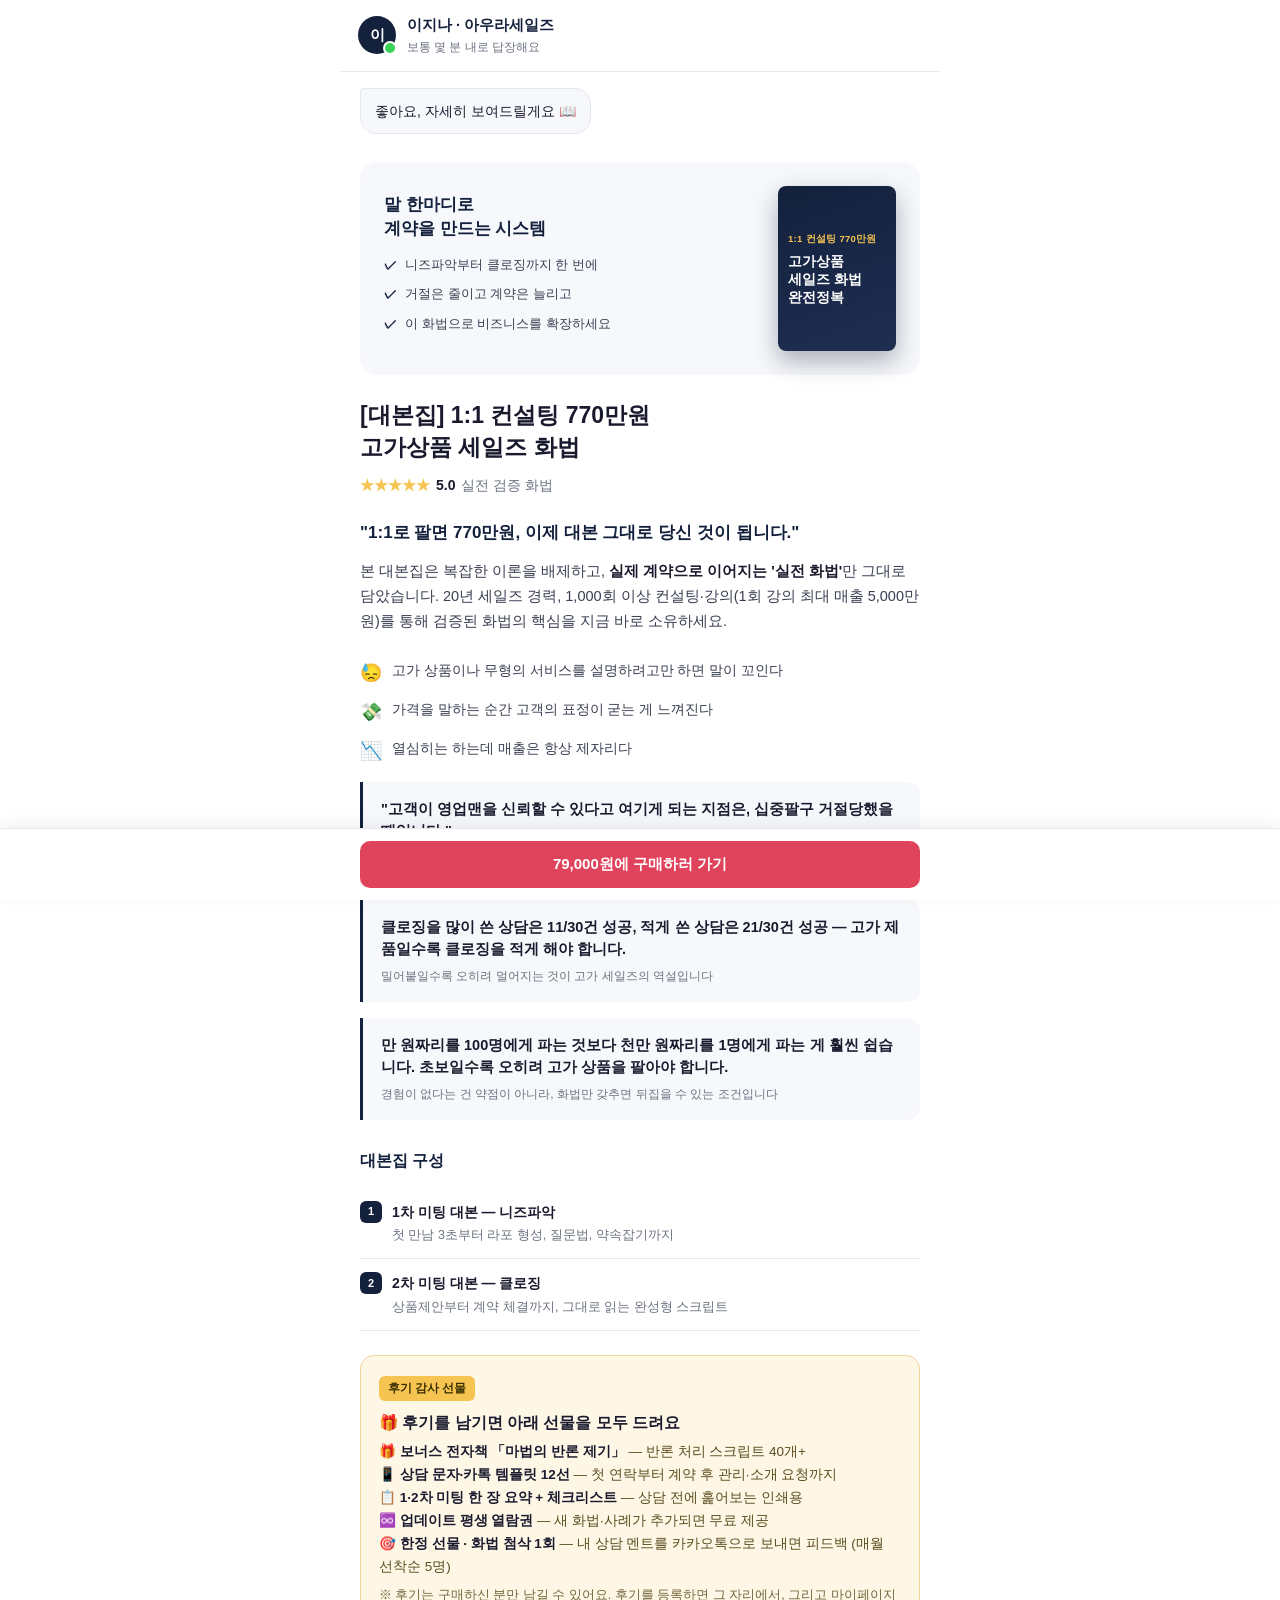
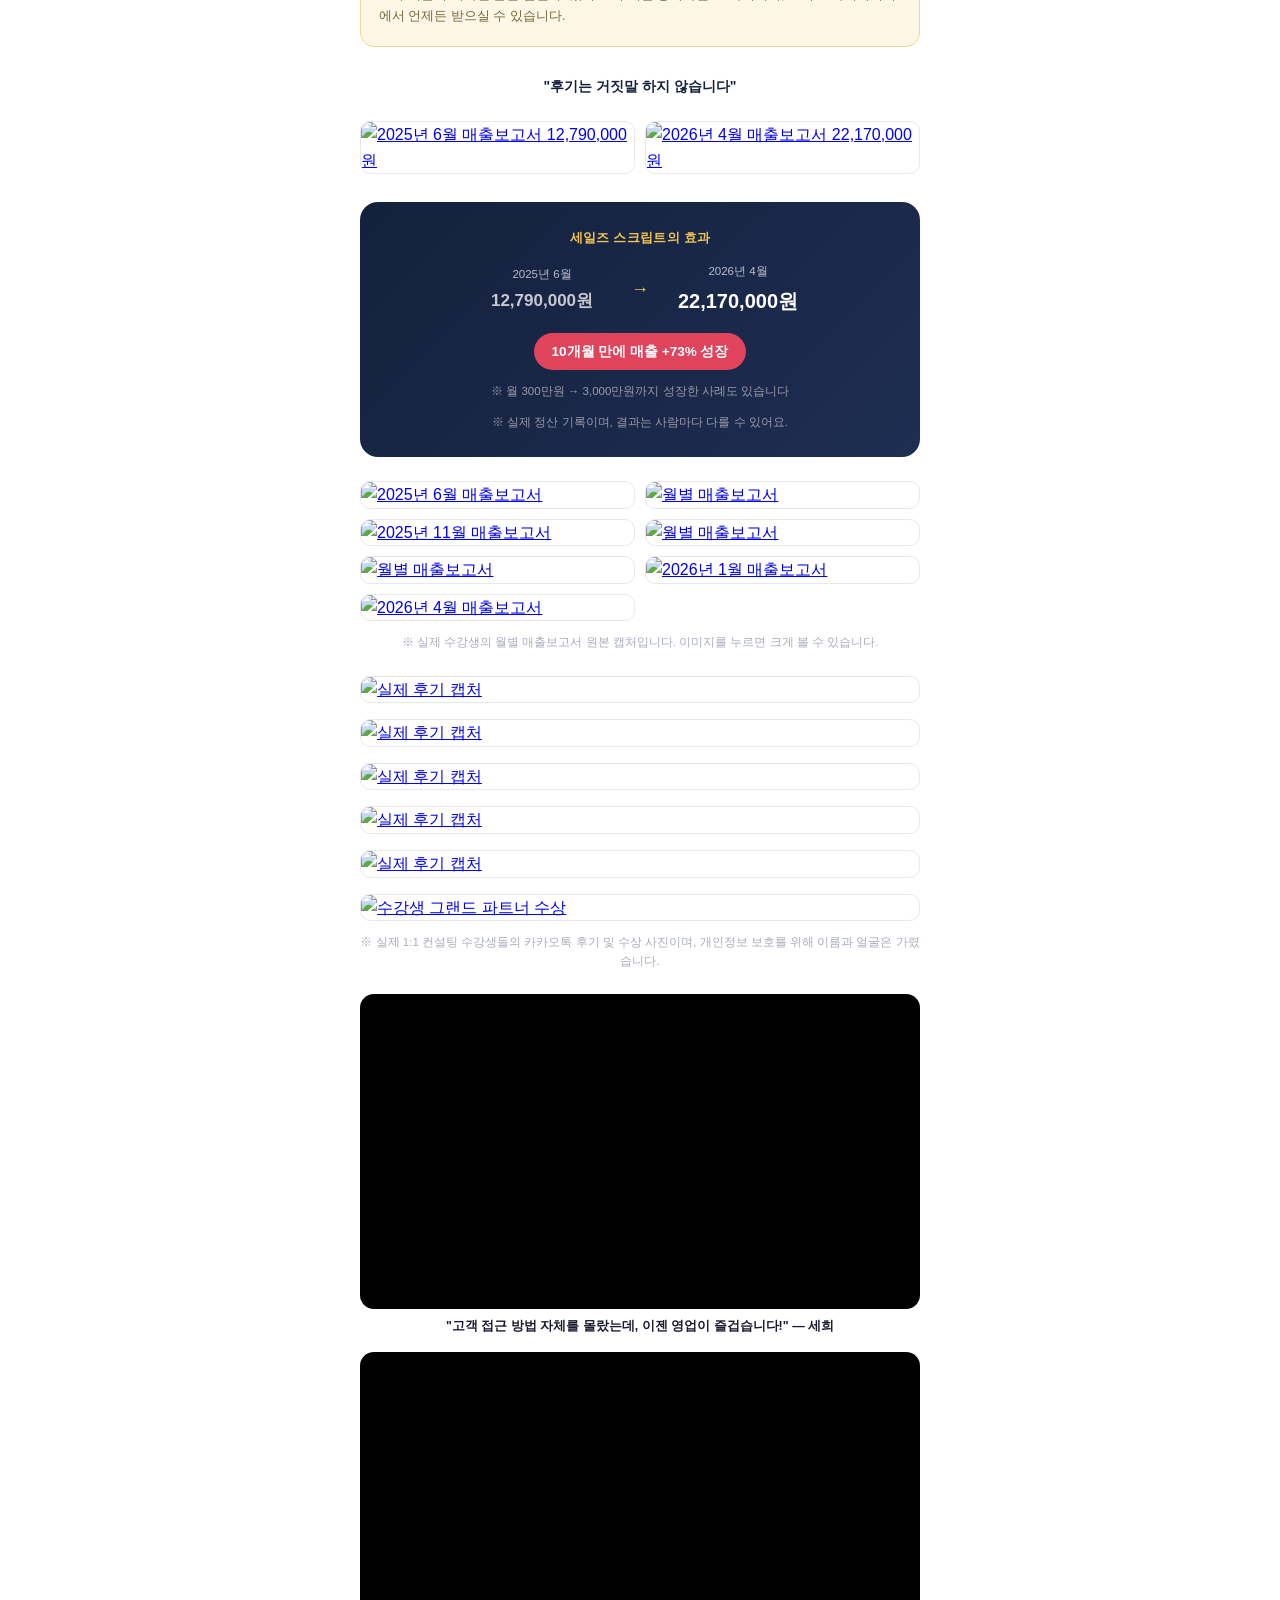
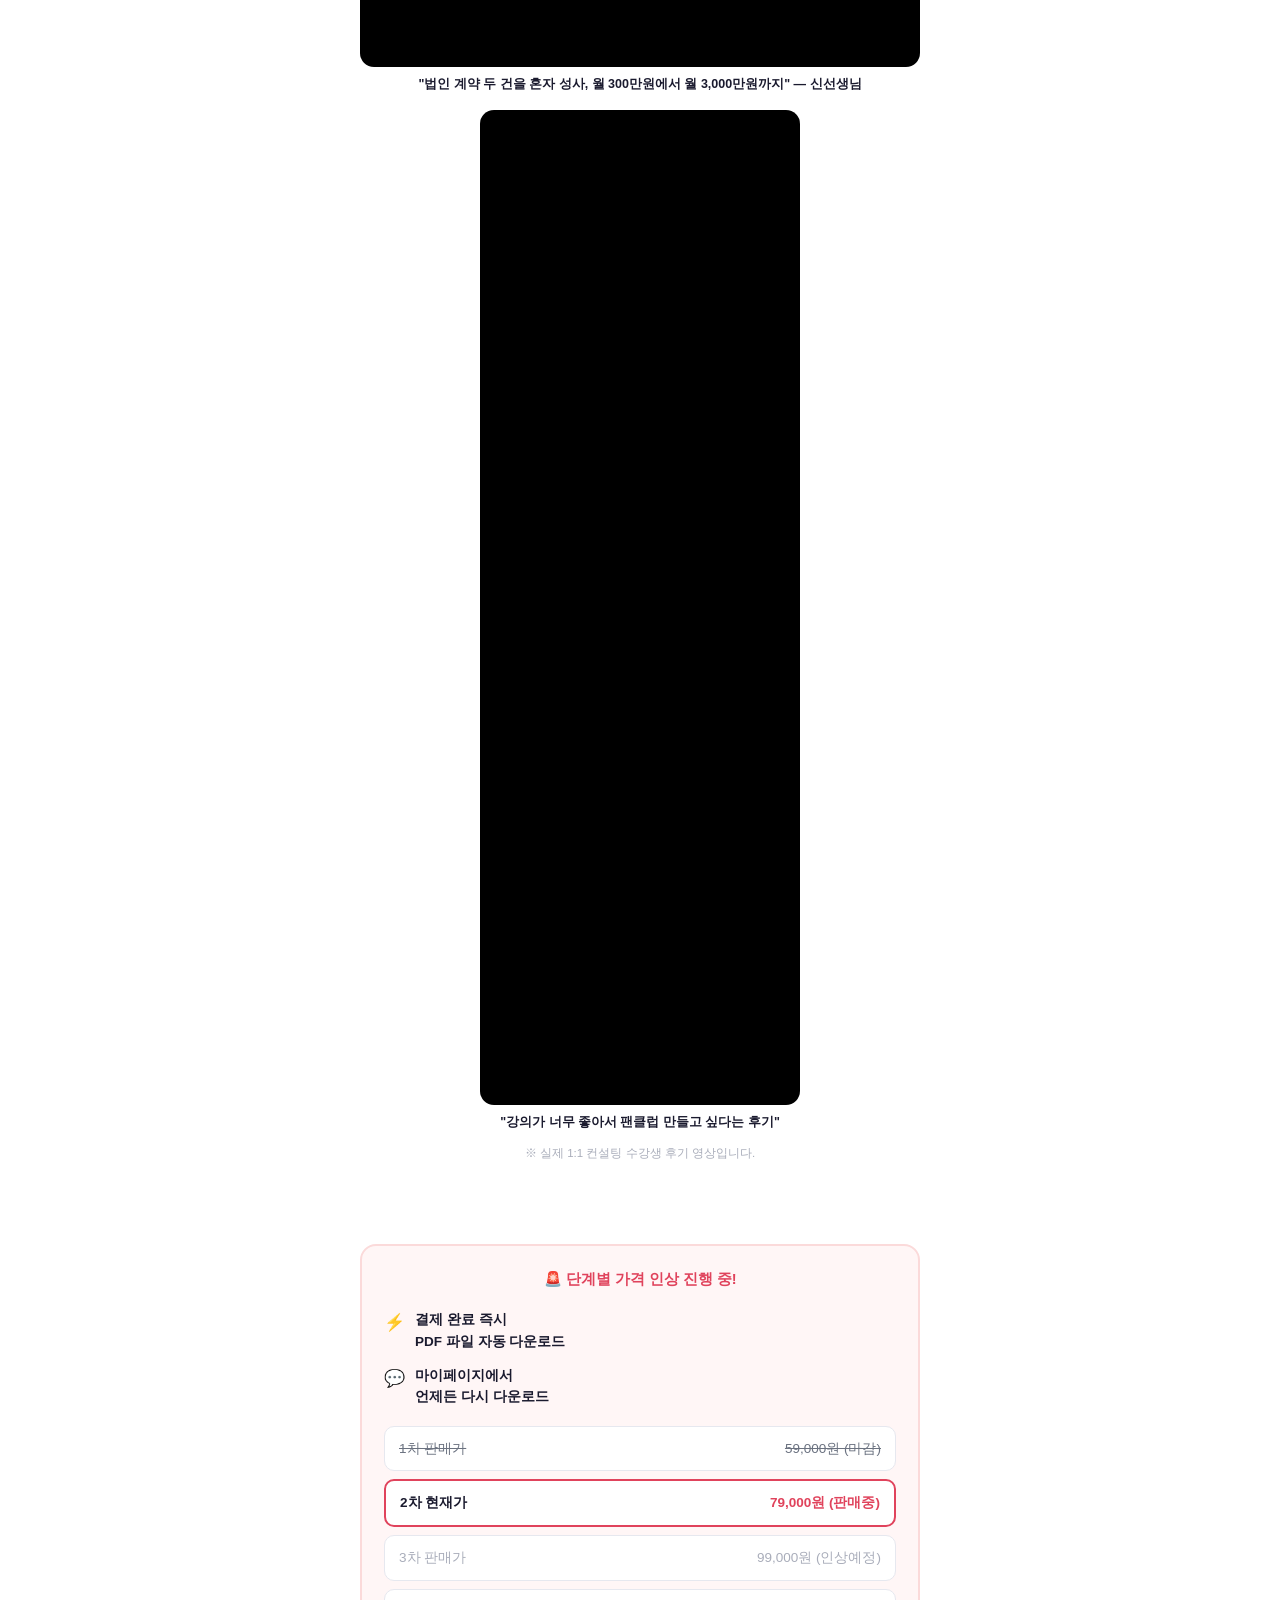
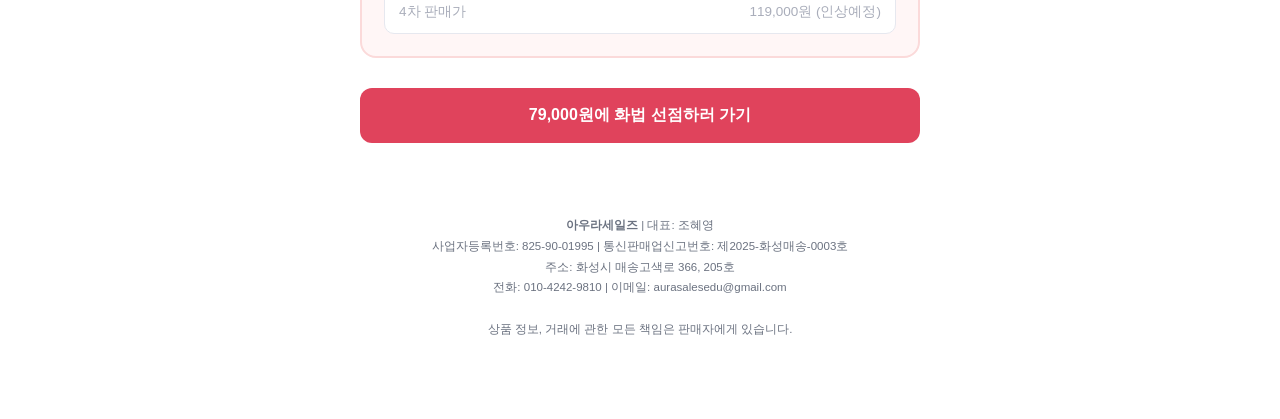
==== commit 00ec5fa6: "챗봇: 메타 픽셀 준비(ID 비어 있으면 동작 안 함) — PageView, 연락처 저장 성공 시 Lead, 상세 ViewContent / 매출 카드에 '실제 정산 기록이며, 결과" ====
--- a/product.html
+++ b/product.html
@@ -52,6 +52,8 @@
     color:var(--text);
   }
 </style>
+<script src="meta-pixel.js"></script>
+<script>window.AuraPixel && AuraPixel.track('ViewContent', {content_ids: ['sales-script'], content_type: 'product', content_name: '고가상품 세일즈 화법 완전정복', value: 79000, currency: 'KRW'});</script>
 </head>
 <body>
 
@@ -171,6 +173,7 @@
       </div>
       <div class="growth-badge">10개월 만에 매출 +73% 성장</div>
       <div class="growth-note">※ 월 300만원 → 3,000만원까지 성장한 사례도 있습니다</div>
+      <div class="growth-note">※ 실제 정산 기록이며, 결과는 사람마다 다를 수 있어요.</div>
     </div>
 
     <div class="revenue-gallery">
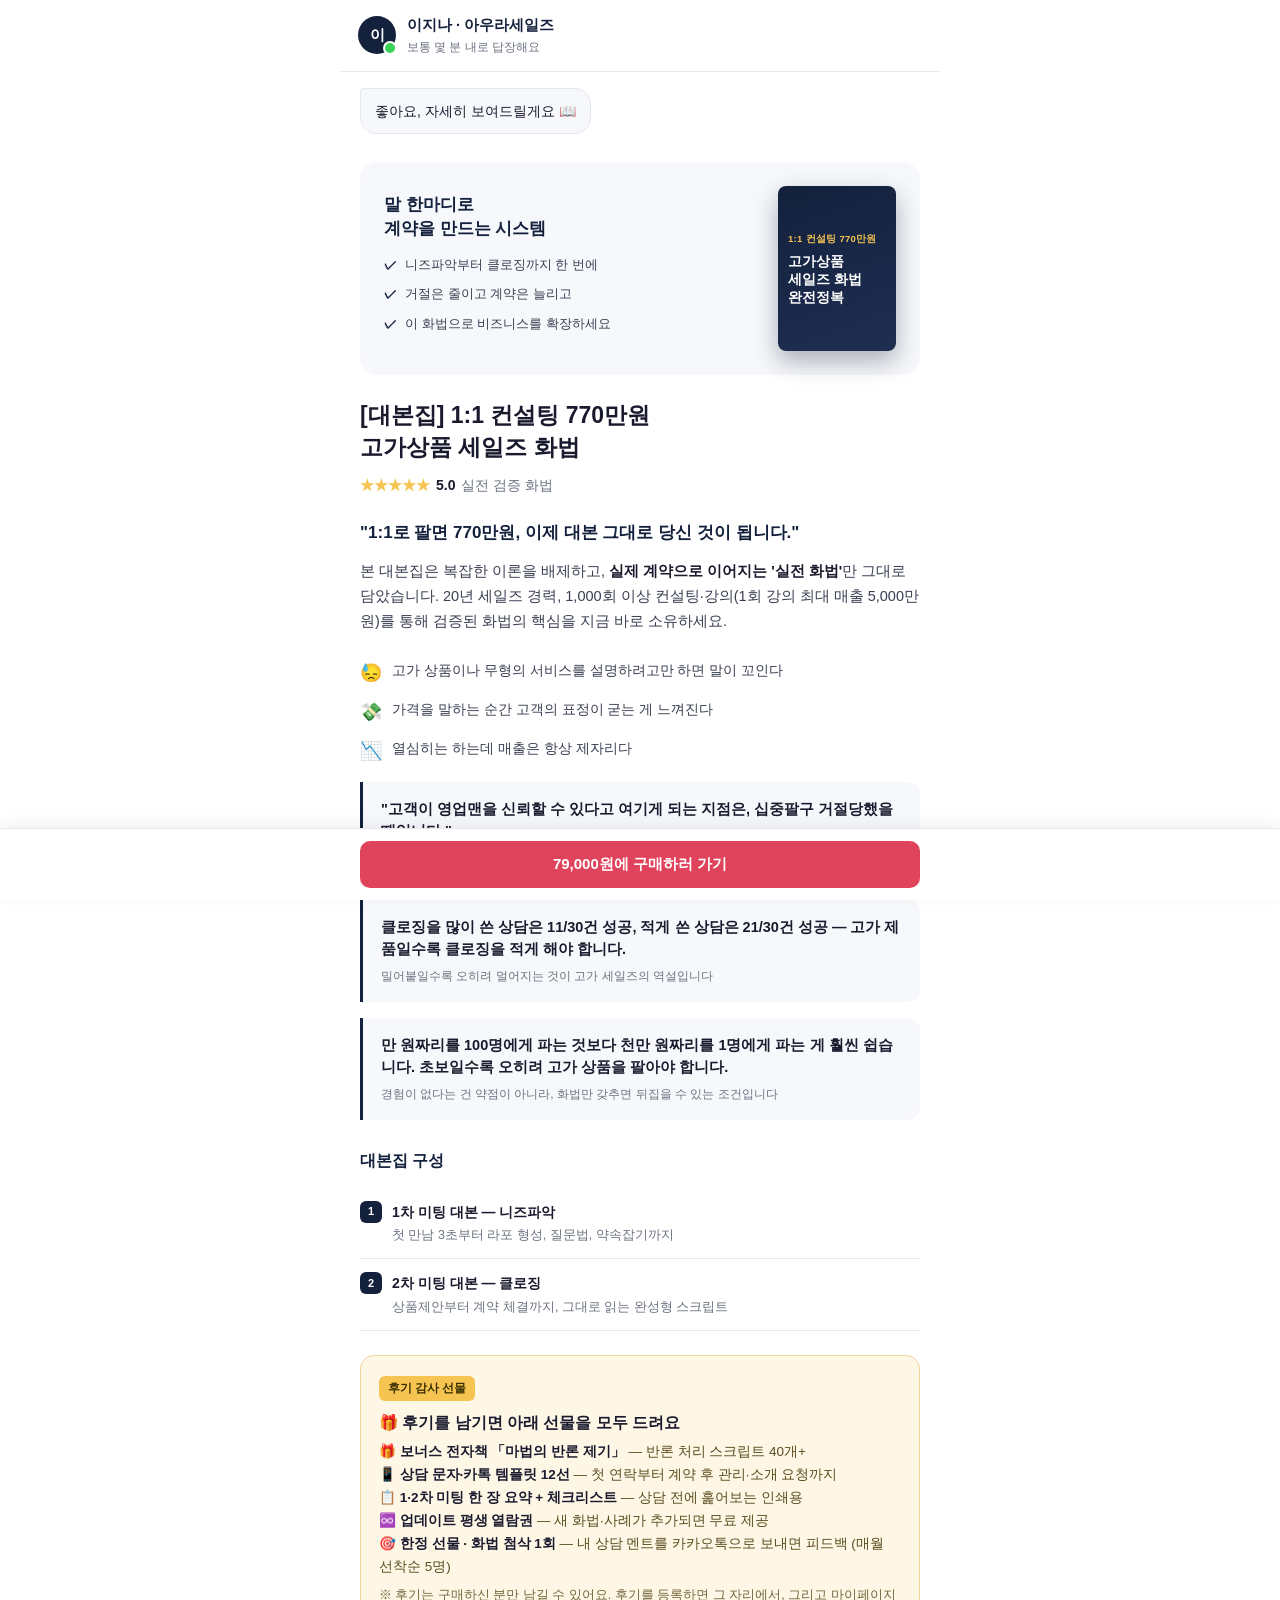
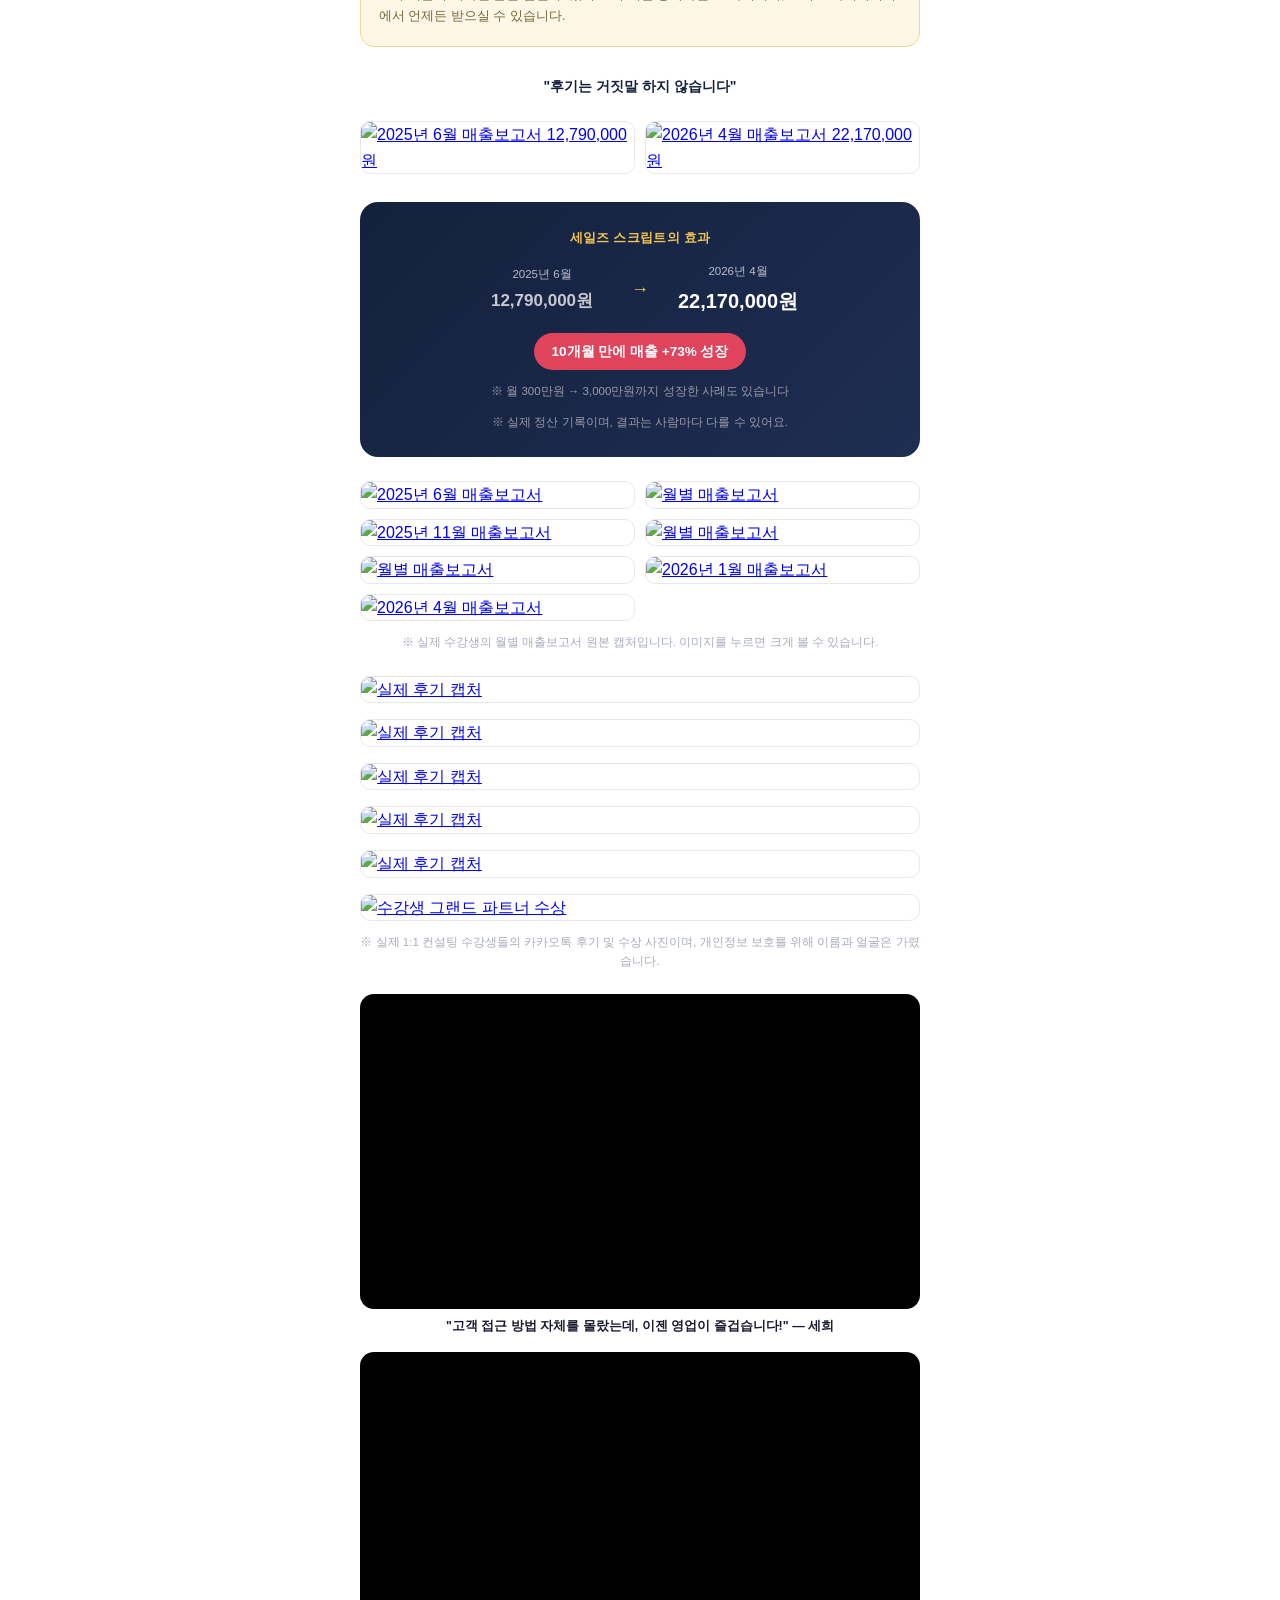
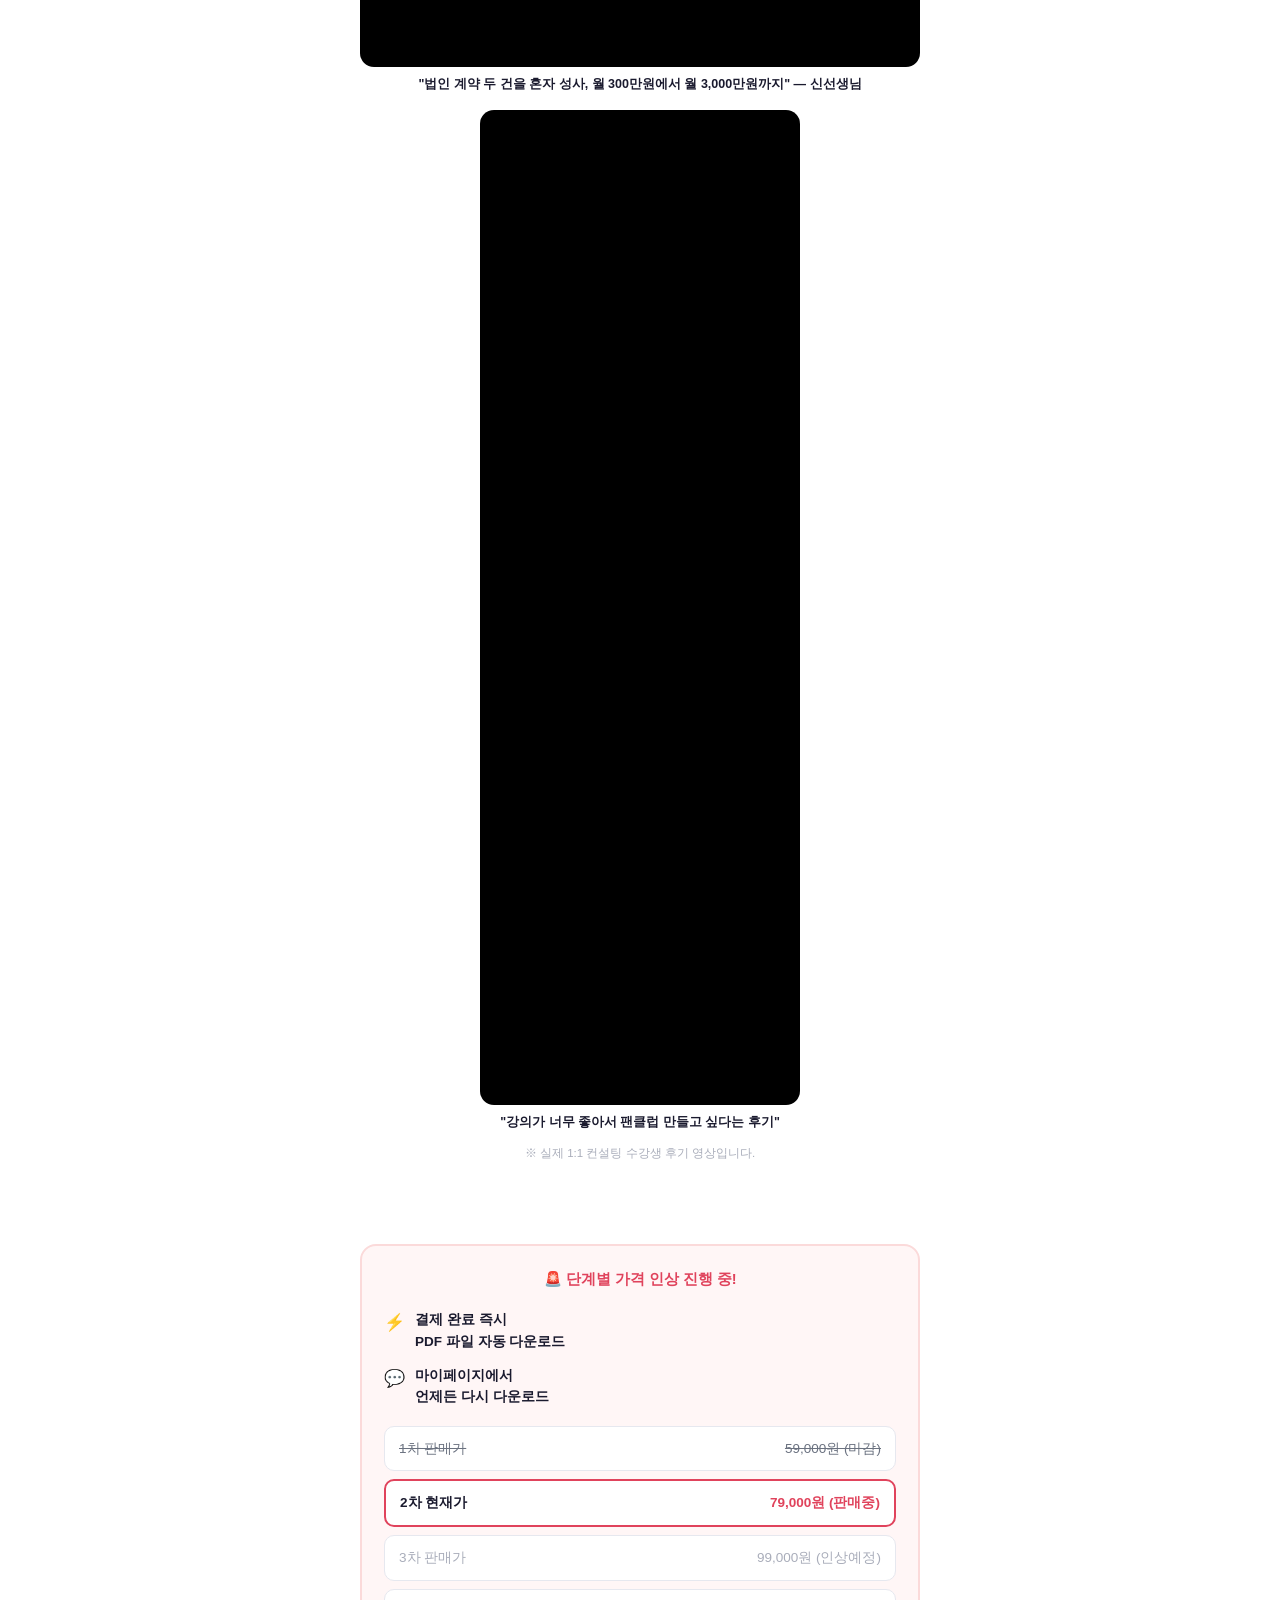
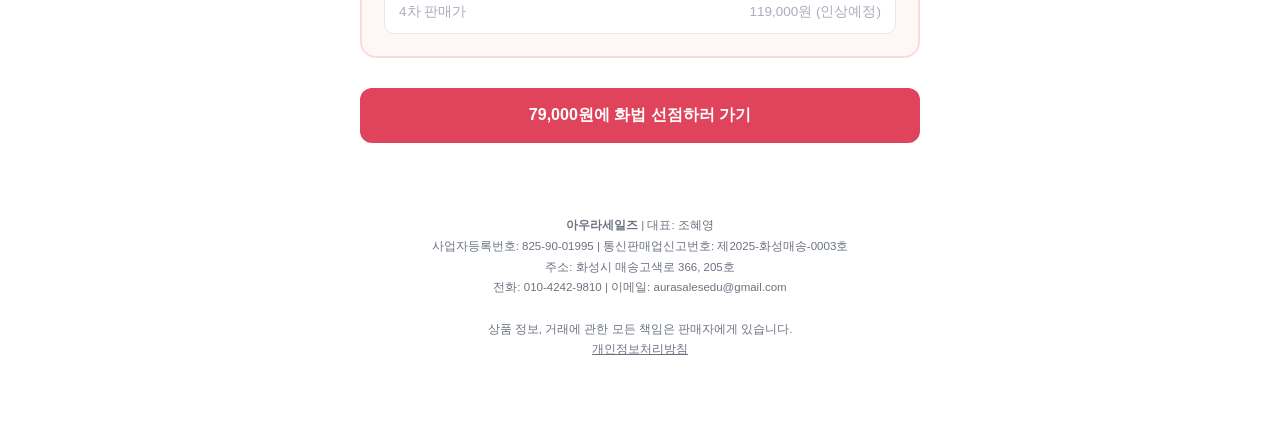
==== commit d1a258d7: "챗봇: 개인정보처리방침 링크 추가 — 연락처 동의 카드 '개인정보처리방침 자세히 보기', product.html 하단(메인 privacy.html, 새 탭) Co-Authored-" ====
--- a/product.html
+++ b/product.html
@@ -250,7 +250,8 @@
       주소: 화성시 매송고색로 366, 205호<br>
       전화: 010-4242-9810 | 이메일: aurasalesedu@gmail.com<br><br>
 
-      상품 정보, 거래에 관한 모든 책임은 판매자에게 있습니다.
+      상품 정보, 거래에 관한 모든 책임은 판매자에게 있습니다.<br>
+      <a href="https://salesscript-mauve.vercel.app/privacy.html" target="_blank" rel="noopener" style="color:inherit;text-decoration:underline;">개인정보처리방침</a>
     </div>
   </div>
 </footer>
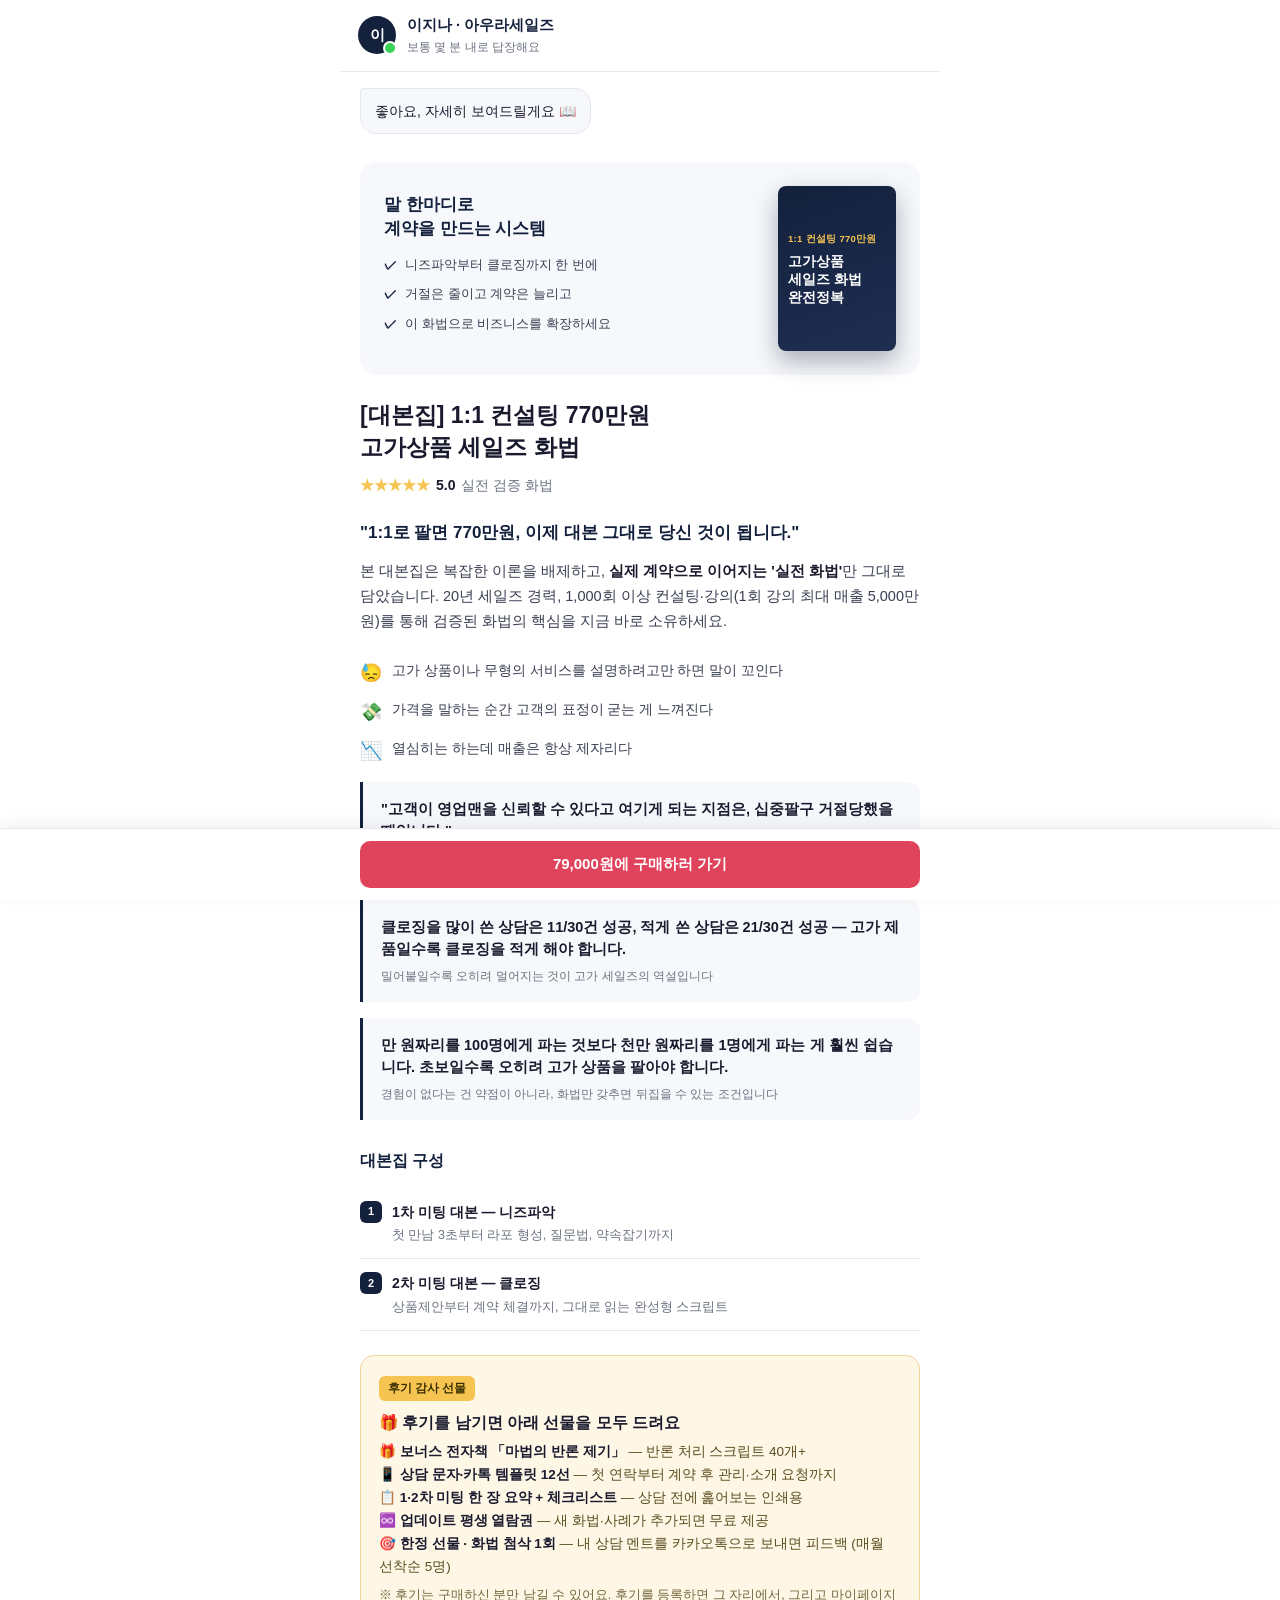
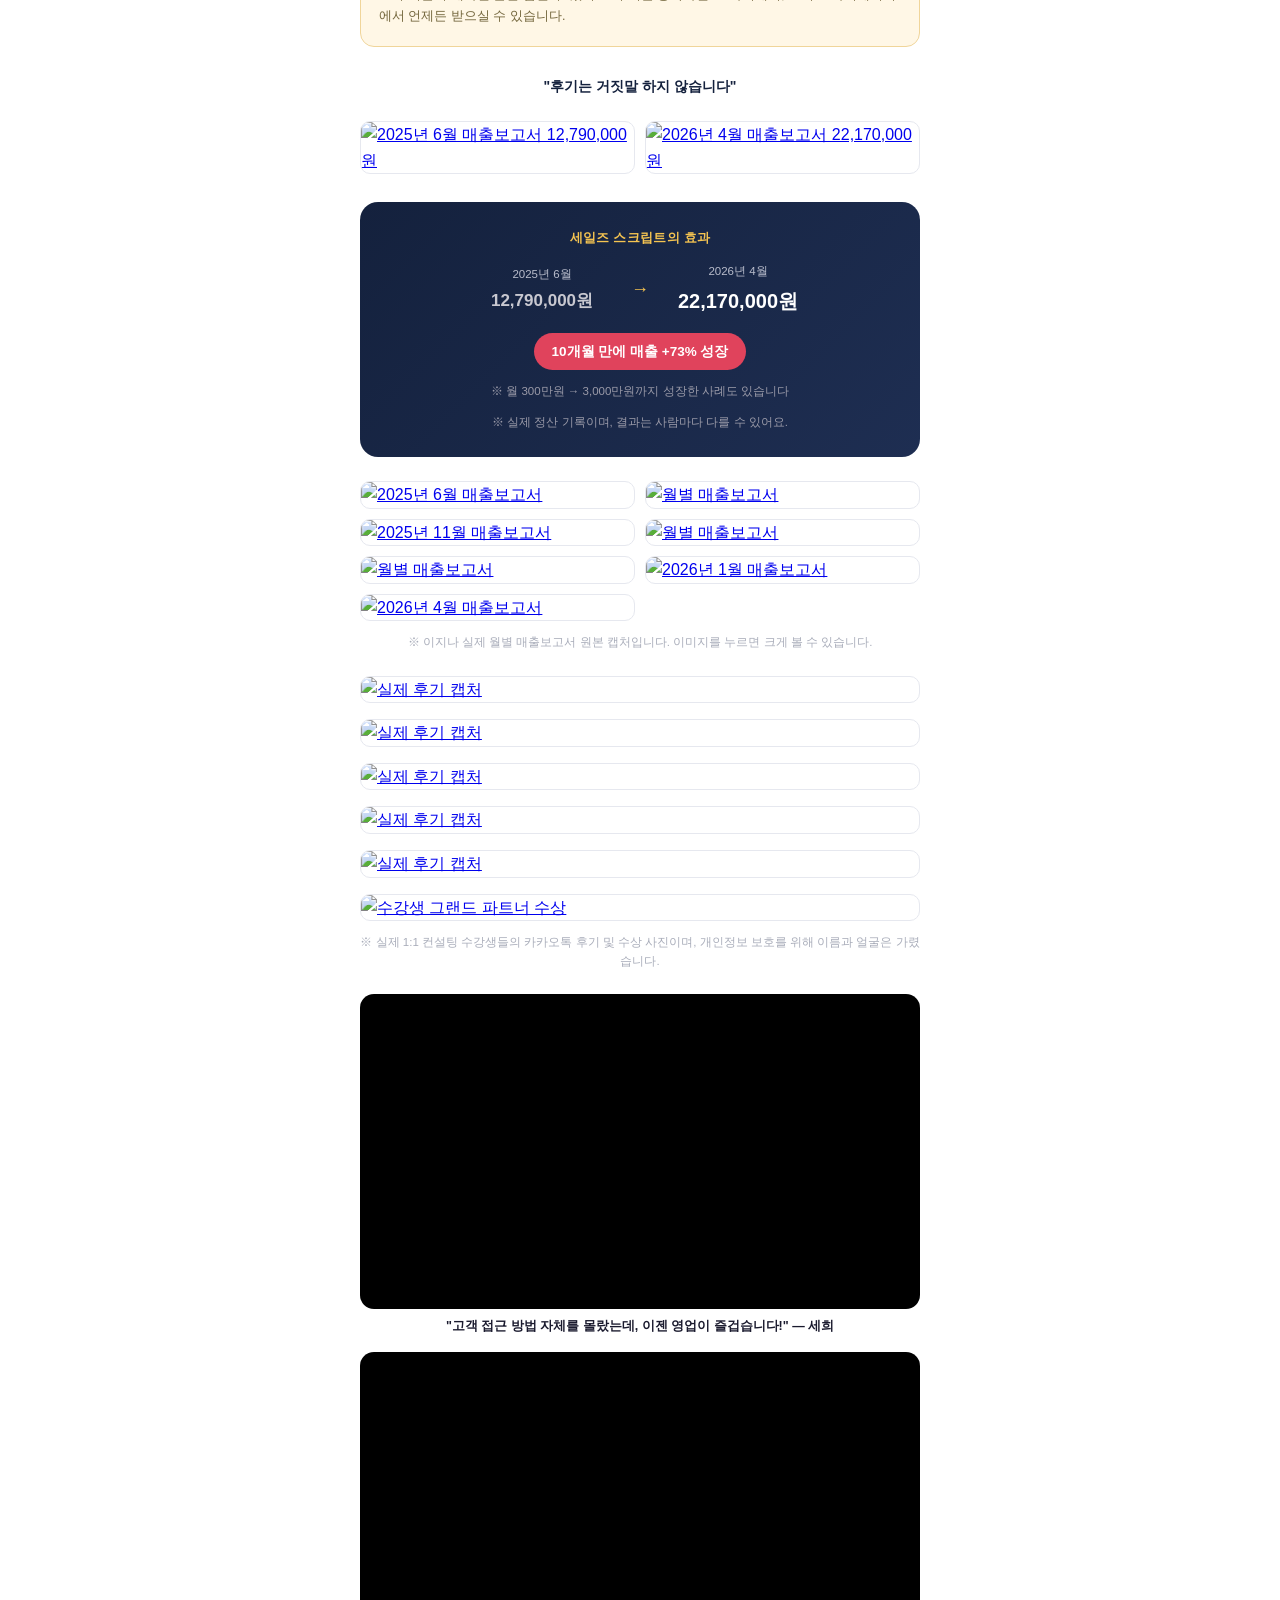
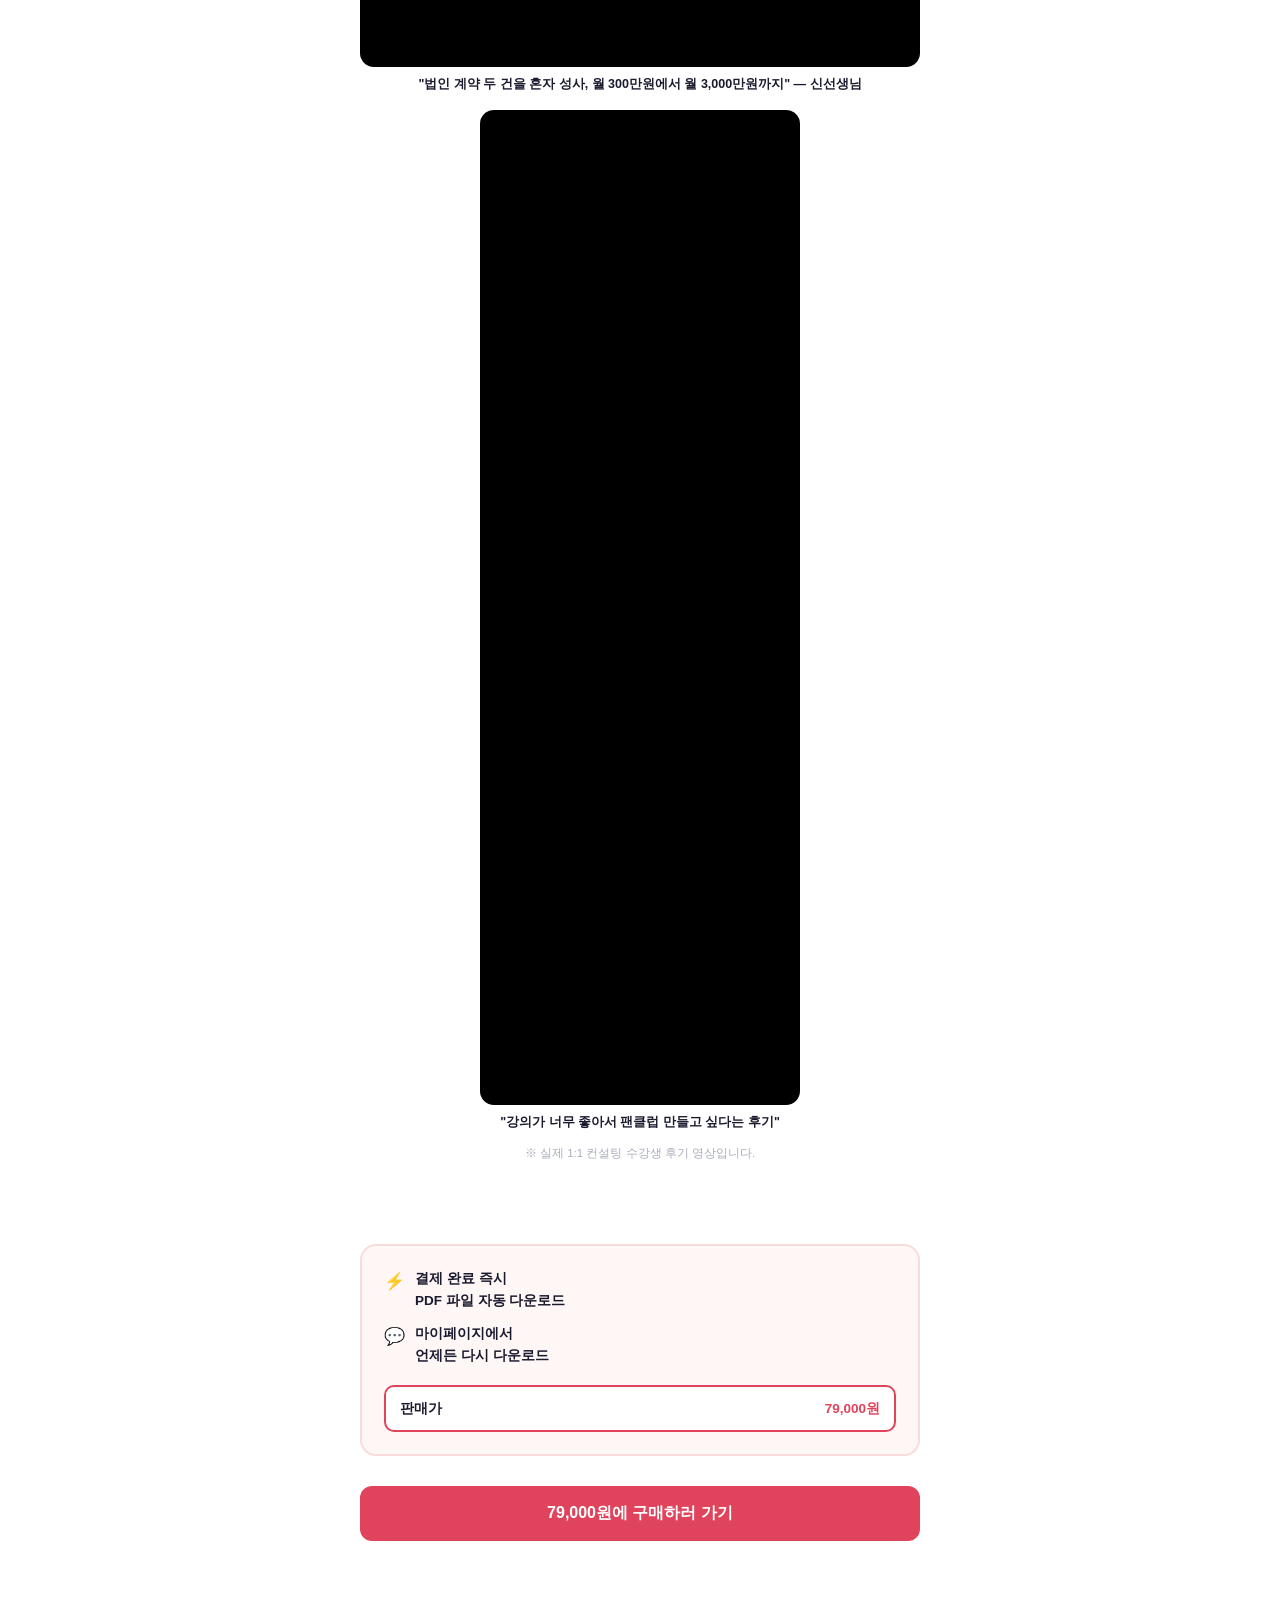
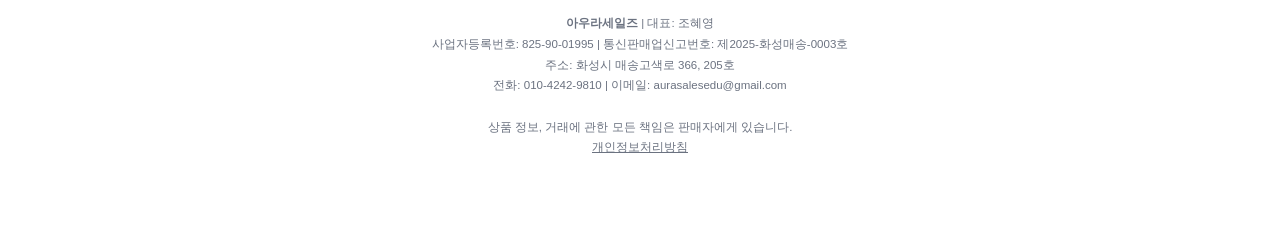
==== commit 28c9dce0: "챗봇: 단계별 가격 인상 안내(1차 59,000 마감·3차 99,000·4차 119,000 인상예정) 삭제 → 판매가 79,000원만, product 매출보고서 설명을 '이지나 실" ====
--- a/product.html
+++ b/product.html
@@ -185,7 +185,7 @@
       <a href="https://salesscript-mauve.vercel.app/reviews/revenue-2601.jpg" target="_blank" rel="noopener"><img src="https://salesscript-mauve.vercel.app/reviews/revenue-2601.jpg" alt="2026년 1월 매출보고서" loading="lazy"></a>
       <a href="https://salesscript-mauve.vercel.app/reviews/revenue-2604.jpg" target="_blank" rel="noopener"><img src="https://salesscript-mauve.vercel.app/reviews/revenue-2604.jpg" alt="2026년 4월 매출보고서" loading="lazy"></a>
     </div>
-    <p class="gallery-note">※ 실제 수강생의 월별 매출보고서 원본 캡처입니다. 이미지를 누르면 크게 볼 수 있습니다.</p>
+    <p class="gallery-note">※ 이지나 실제 월별 매출보고서 원본 캡처입니다. 이미지를 누르면 크게 볼 수 있습니다.</p>
 
     <div class="review-gallery">
       <a href="https://salesscript-mauve.vercel.app/reviews/review-8.jpg" target="_blank" rel="noopener"><img src="https://salesscript-mauve.vercel.app/reviews/review-8.jpg" alt="실제 후기 캡처" loading="lazy"></a>
@@ -219,7 +219,6 @@
 <section class="lf-white">
   <div class="wrap">
     <div class="urgency-box">
-      <div class="warn">🚨 단계별 가격 인상 진행 중!</div>
       <div class="feature-list">
         <div class="feature-item">
           <span class="ic">⚡</span>
@@ -231,14 +230,11 @@
         </div>
       </div>
       <div class="schedule">
-        <div class="sched-row done"><span>1차 판매가</span><span>59,000원 (마감)</span></div>
-        <div class="sched-row current"><span>2차 현재가</span><span class="price">79,000원 (판매중)</span></div>
-        <div class="sched-row next"><span>3차 판매가</span><span>99,000원 (인상예정)</span></div>
-        <div class="sched-row next"><span>4차 판매가</span><span>119,000원 (인상예정)</span></div>
-      </div>
-    </div>
-
-    <button type="button" class="lf-cta" id="go-store">79,000원에 화법 선점하러 가기</button>
+        <div class="sched-row current"><span>판매가</span><span class="price">79,000원</span></div>
+      </div>
+    </div>
+
+    <button type="button" class="lf-cta" id="go-store">79,000원에 구매하러 가기</button>
   </div>
 </section>
 
--- a/style.css
+++ b/style.css
@@ -925,6 +925,7 @@
   flex-direction:column;
   gap:12px;
 }
+.urgency-box > .feature-list:first-child{margin-top:0;} /* 가격 인상 안내 줄 삭제(10/18) 뒤 위 여백 맞춤 */
 .feature-item{
   display:flex;
   gap:10px;
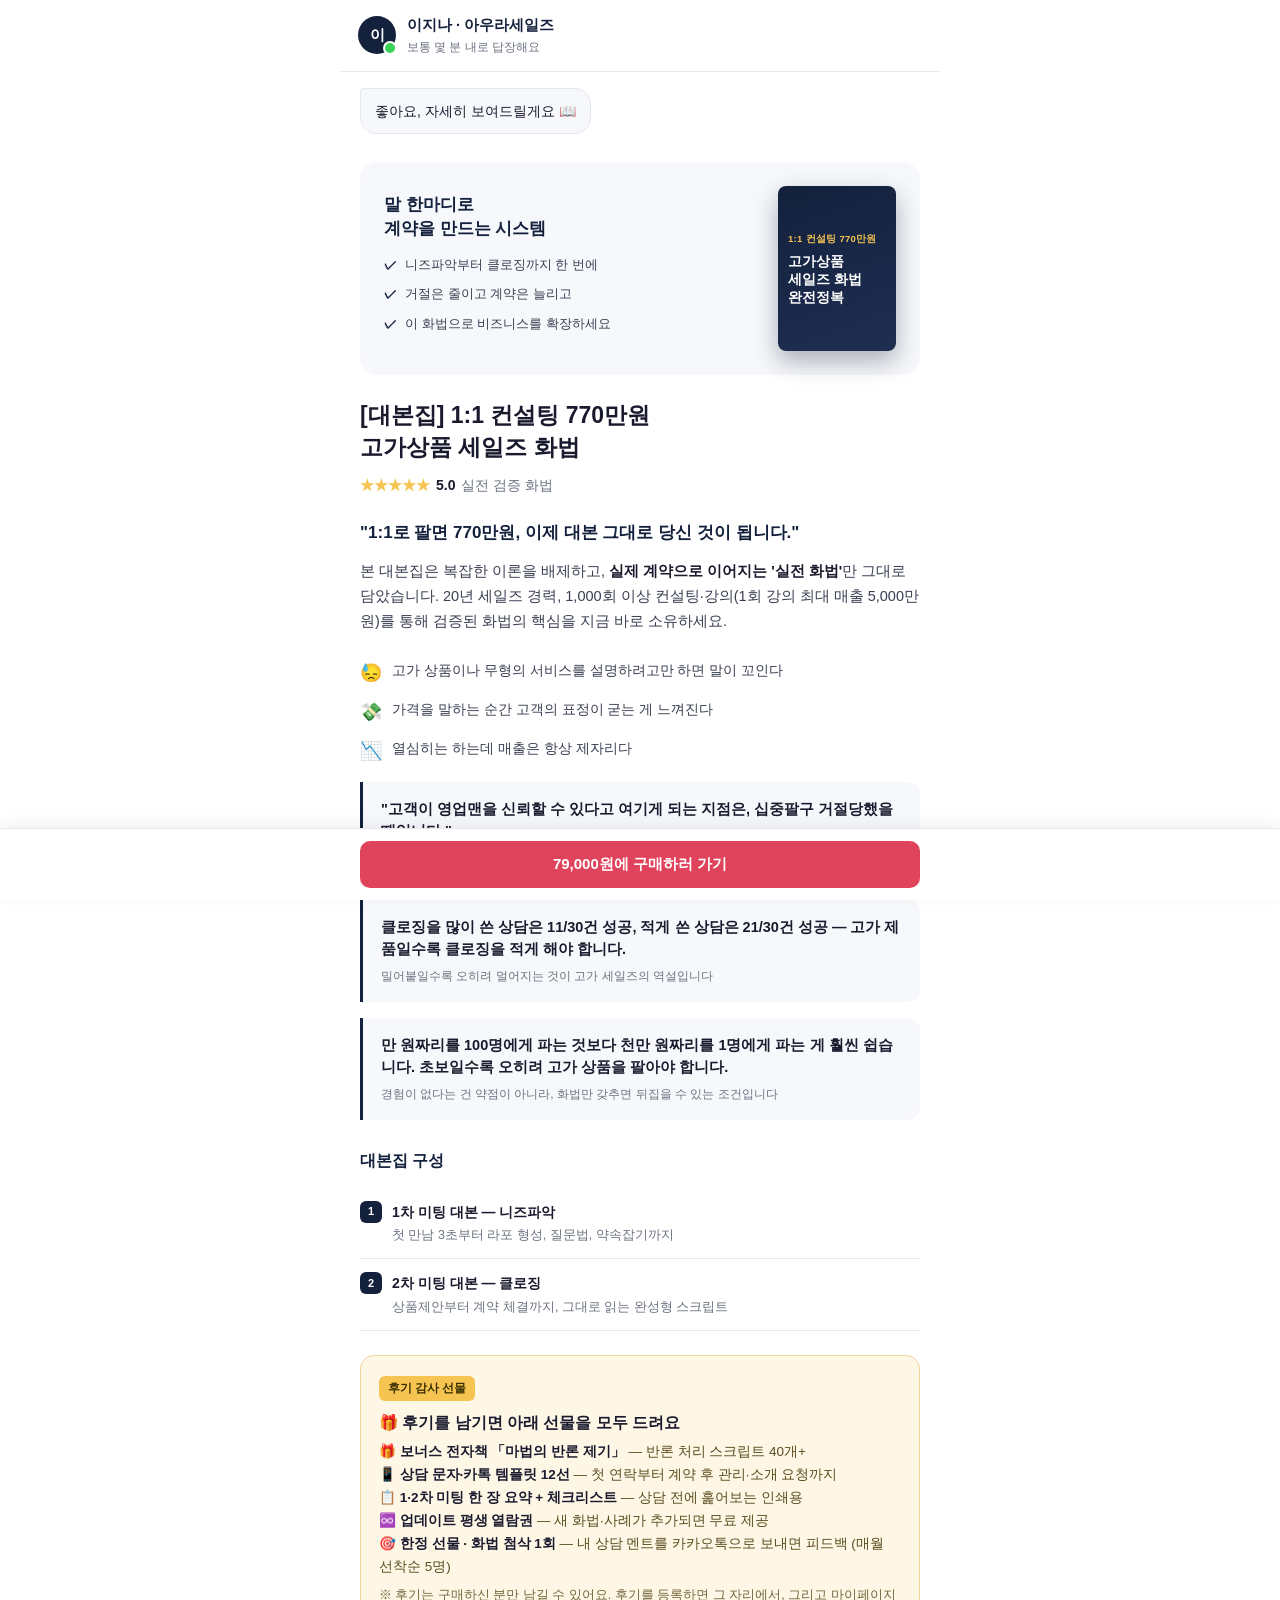
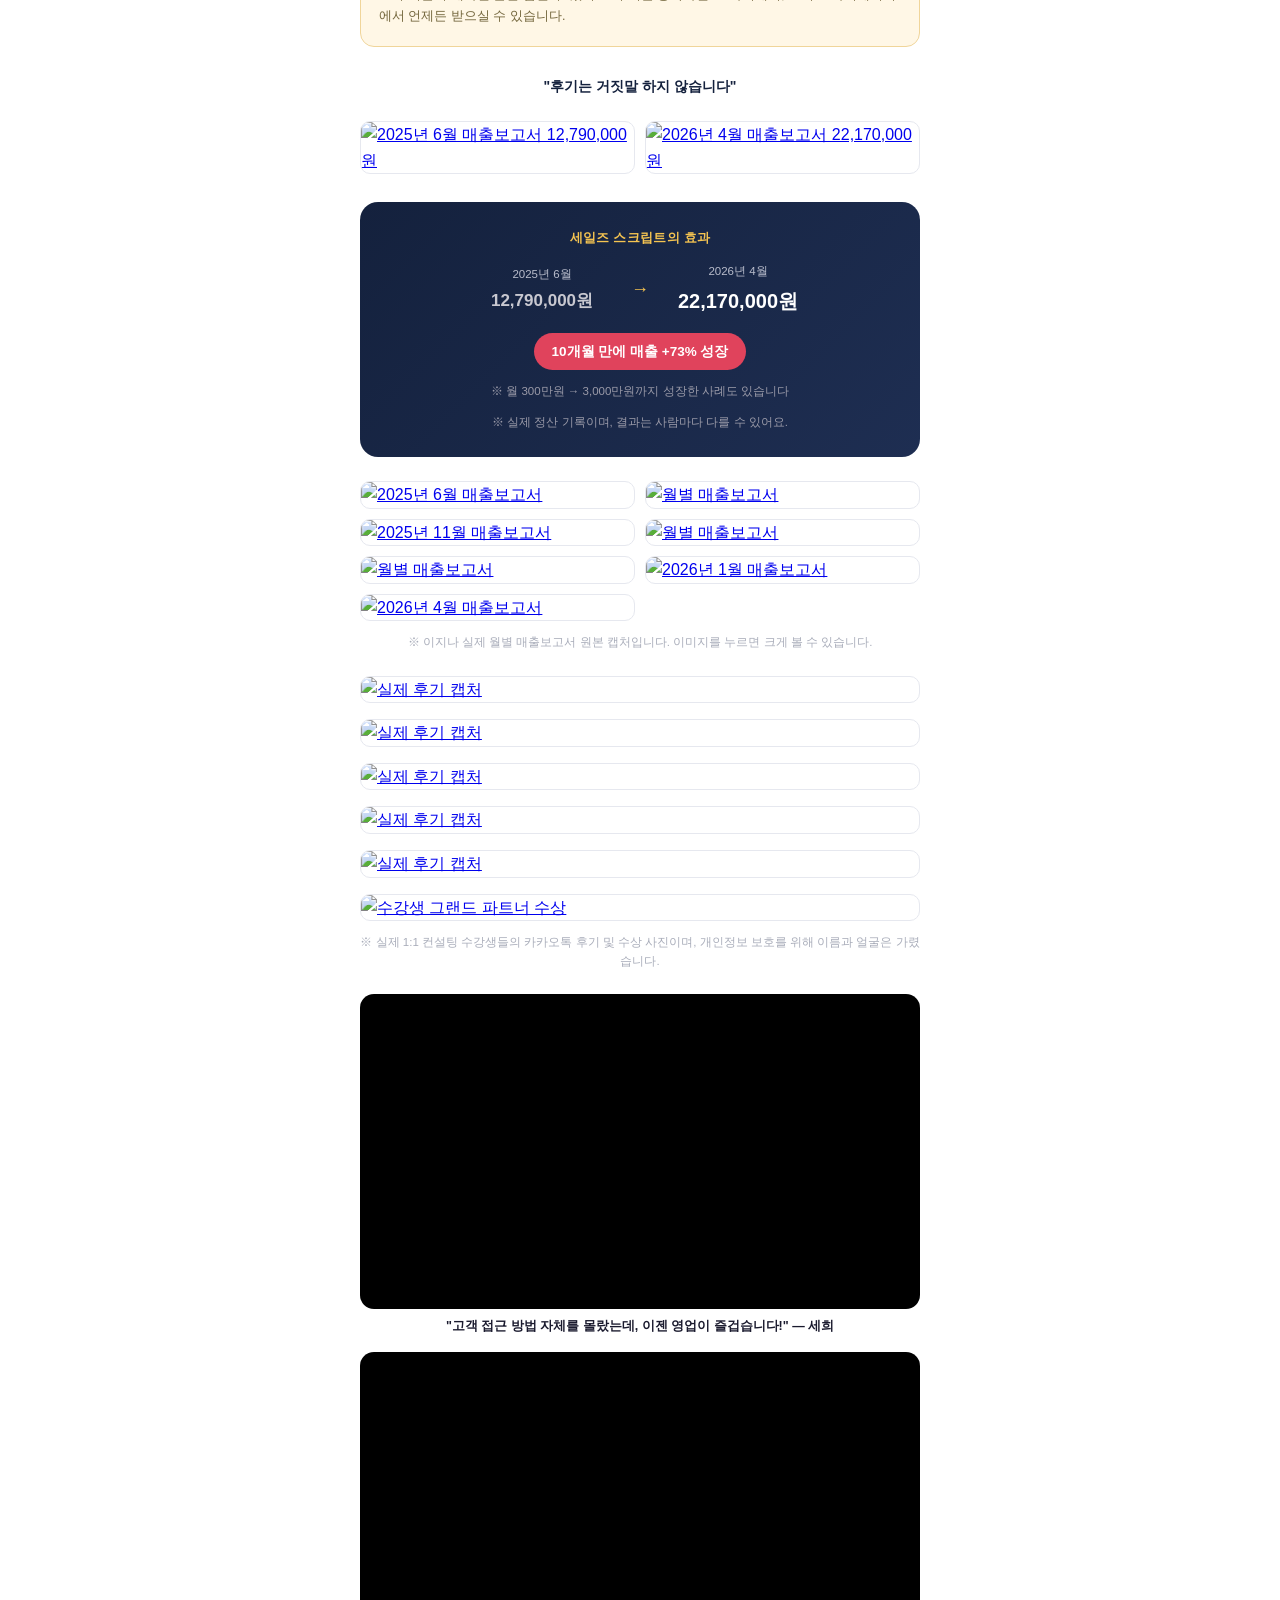
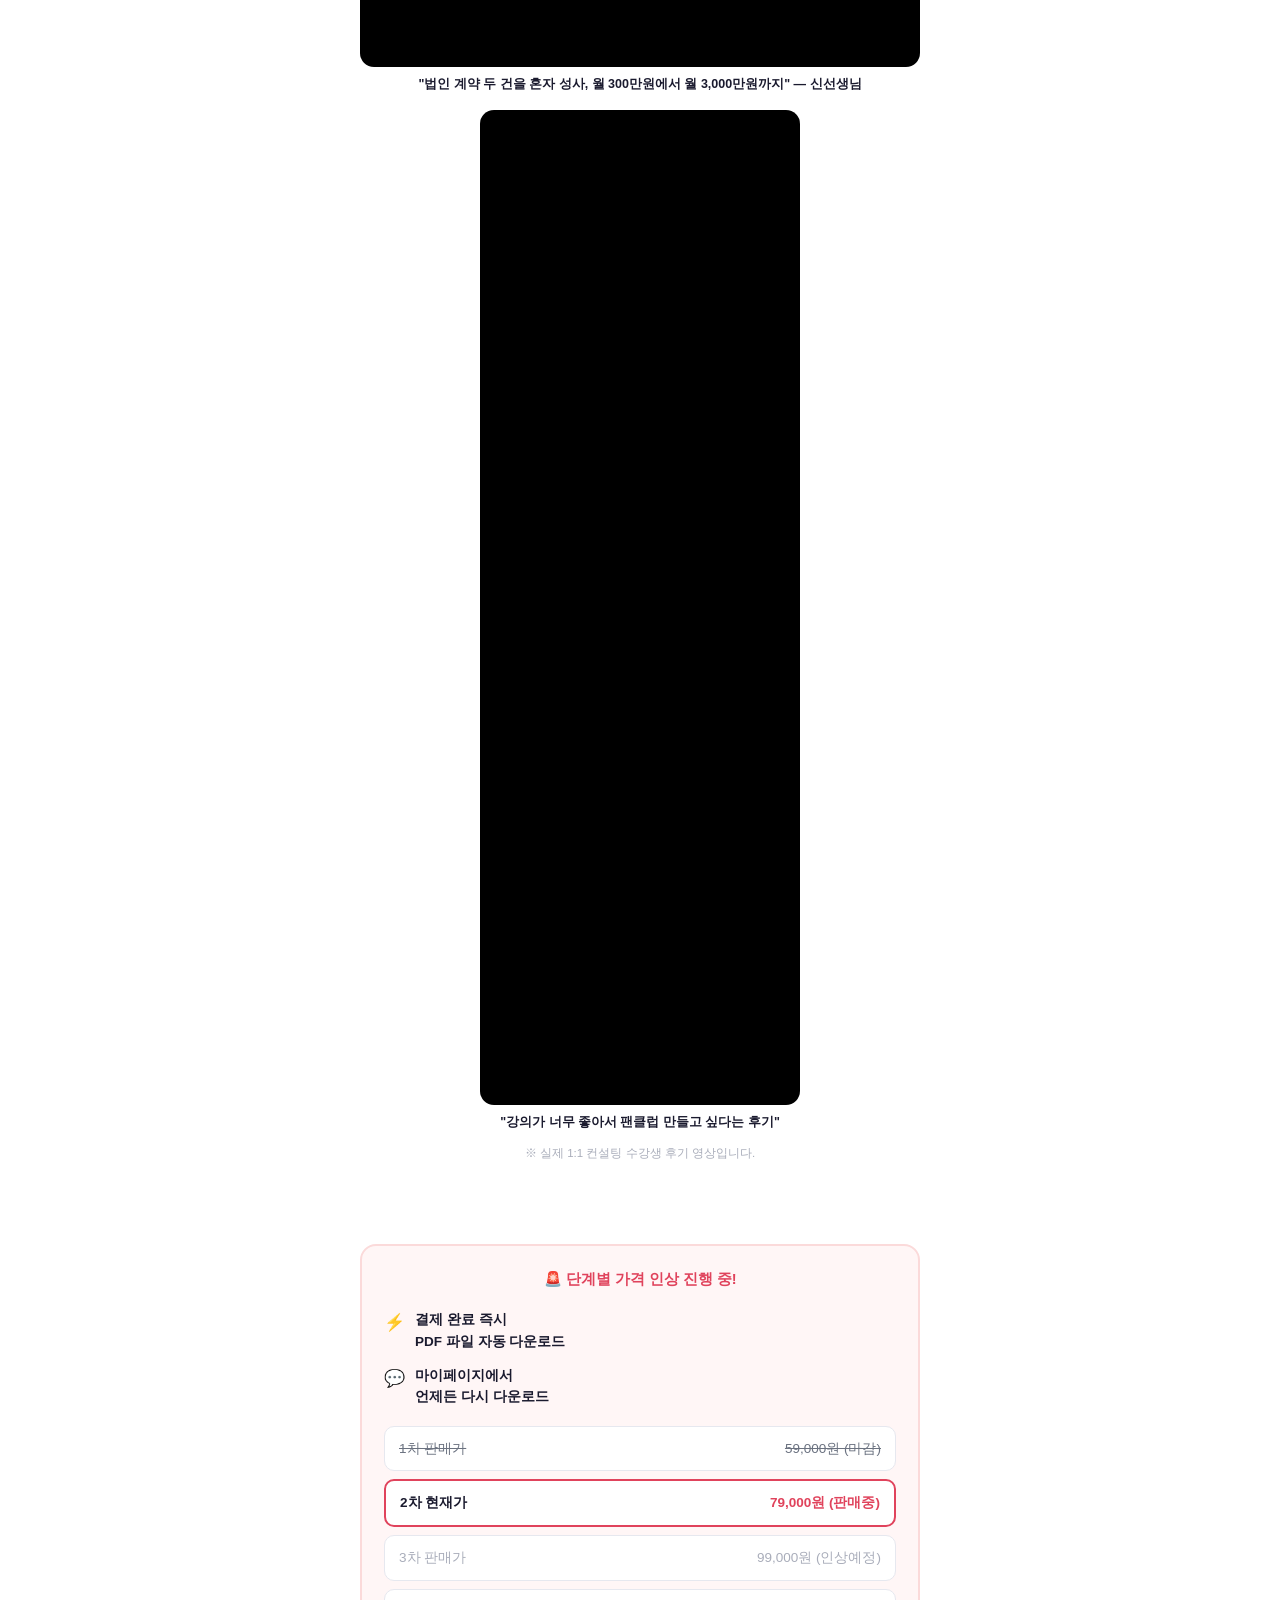
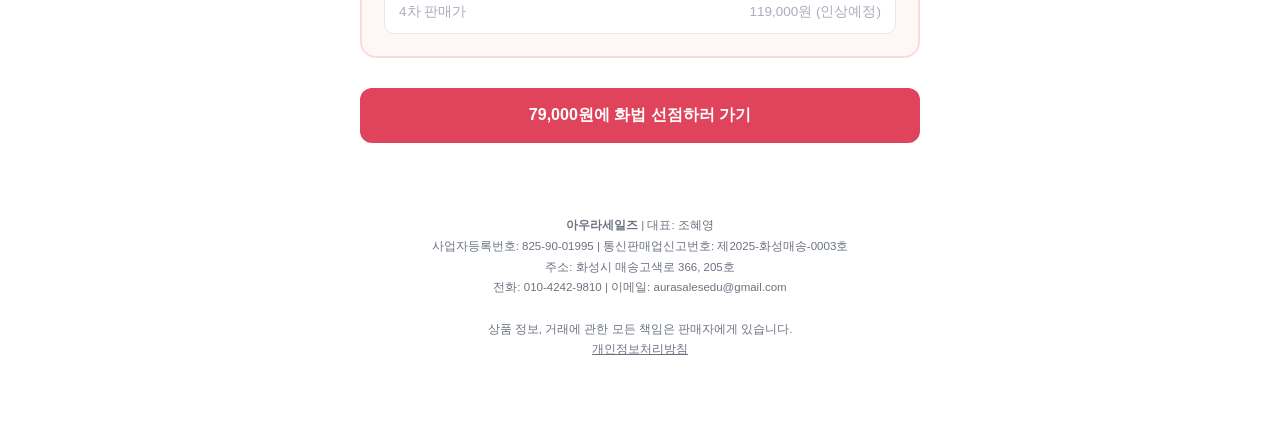
==== commit 300601d9: "챗봇: 가격 인상 안내 원래대로 되돌림(가격 카드 '단계별 가격 인상 진행 중'·1~4차 4줄, product 버튼 '화법 선점하러 가기', style.css 여백) — 10/18" ====
--- a/product.html
+++ b/product.html
@@ -219,6 +219,7 @@
 <section class="lf-white">
   <div class="wrap">
     <div class="urgency-box">
+      <div class="warn">🚨 단계별 가격 인상 진행 중!</div>
       <div class="feature-list">
         <div class="feature-item">
           <span class="ic">⚡</span>
@@ -230,11 +231,14 @@
         </div>
       </div>
       <div class="schedule">
-        <div class="sched-row current"><span>판매가</span><span class="price">79,000원</span></div>
-      </div>
-    </div>
-
-    <button type="button" class="lf-cta" id="go-store">79,000원에 구매하러 가기</button>
+        <div class="sched-row done"><span>1차 판매가</span><span>59,000원 (마감)</span></div>
+        <div class="sched-row current"><span>2차 현재가</span><span class="price">79,000원 (판매중)</span></div>
+        <div class="sched-row next"><span>3차 판매가</span><span>99,000원 (인상예정)</span></div>
+        <div class="sched-row next"><span>4차 판매가</span><span>119,000원 (인상예정)</span></div>
+      </div>
+    </div>
+
+    <button type="button" class="lf-cta" id="go-store">79,000원에 화법 선점하러 가기</button>
   </div>
 </section>
 
--- a/style.css
+++ b/style.css
@@ -925,7 +925,6 @@
   flex-direction:column;
   gap:12px;
 }
-.urgency-box > .feature-list:first-child{margin-top:0;} /* 가격 인상 안내 줄 삭제(10/18) 뒤 위 여백 맞춤 */
 .feature-item{
   display:flex;
   gap:10px;
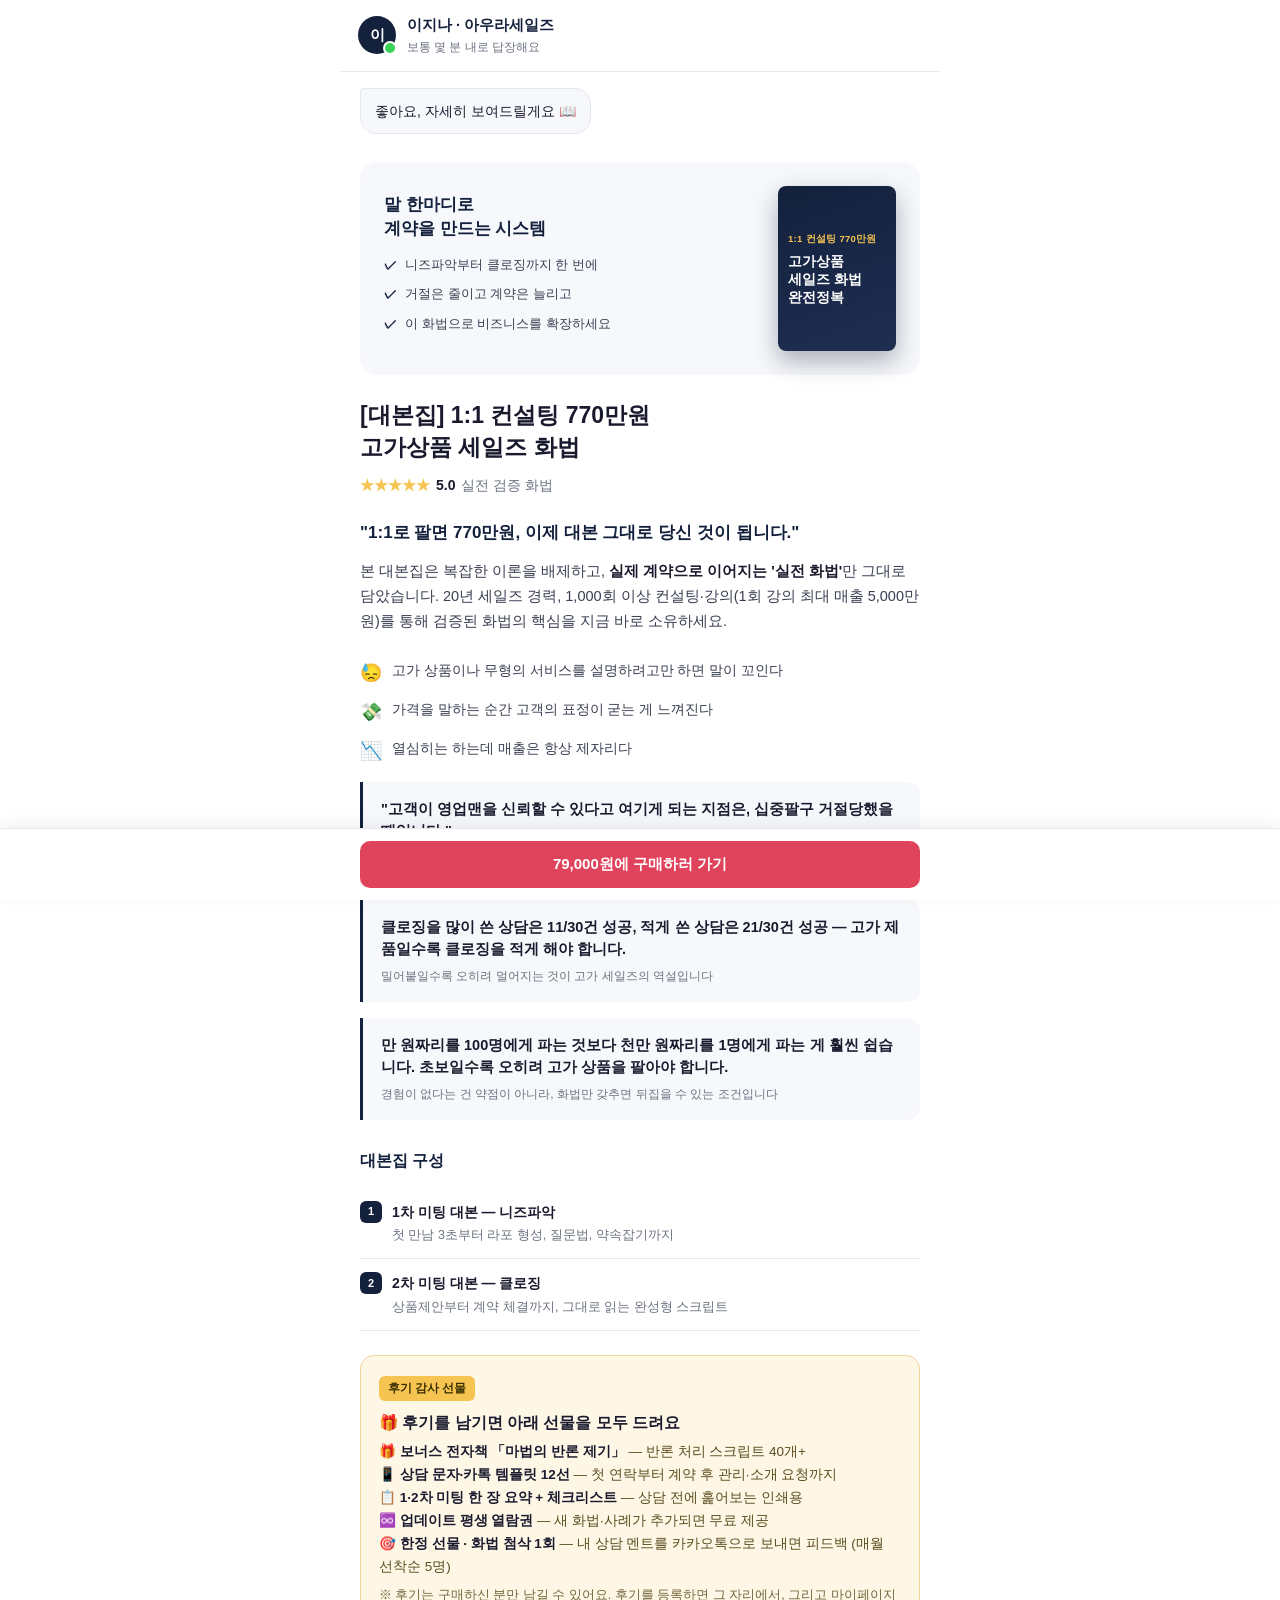
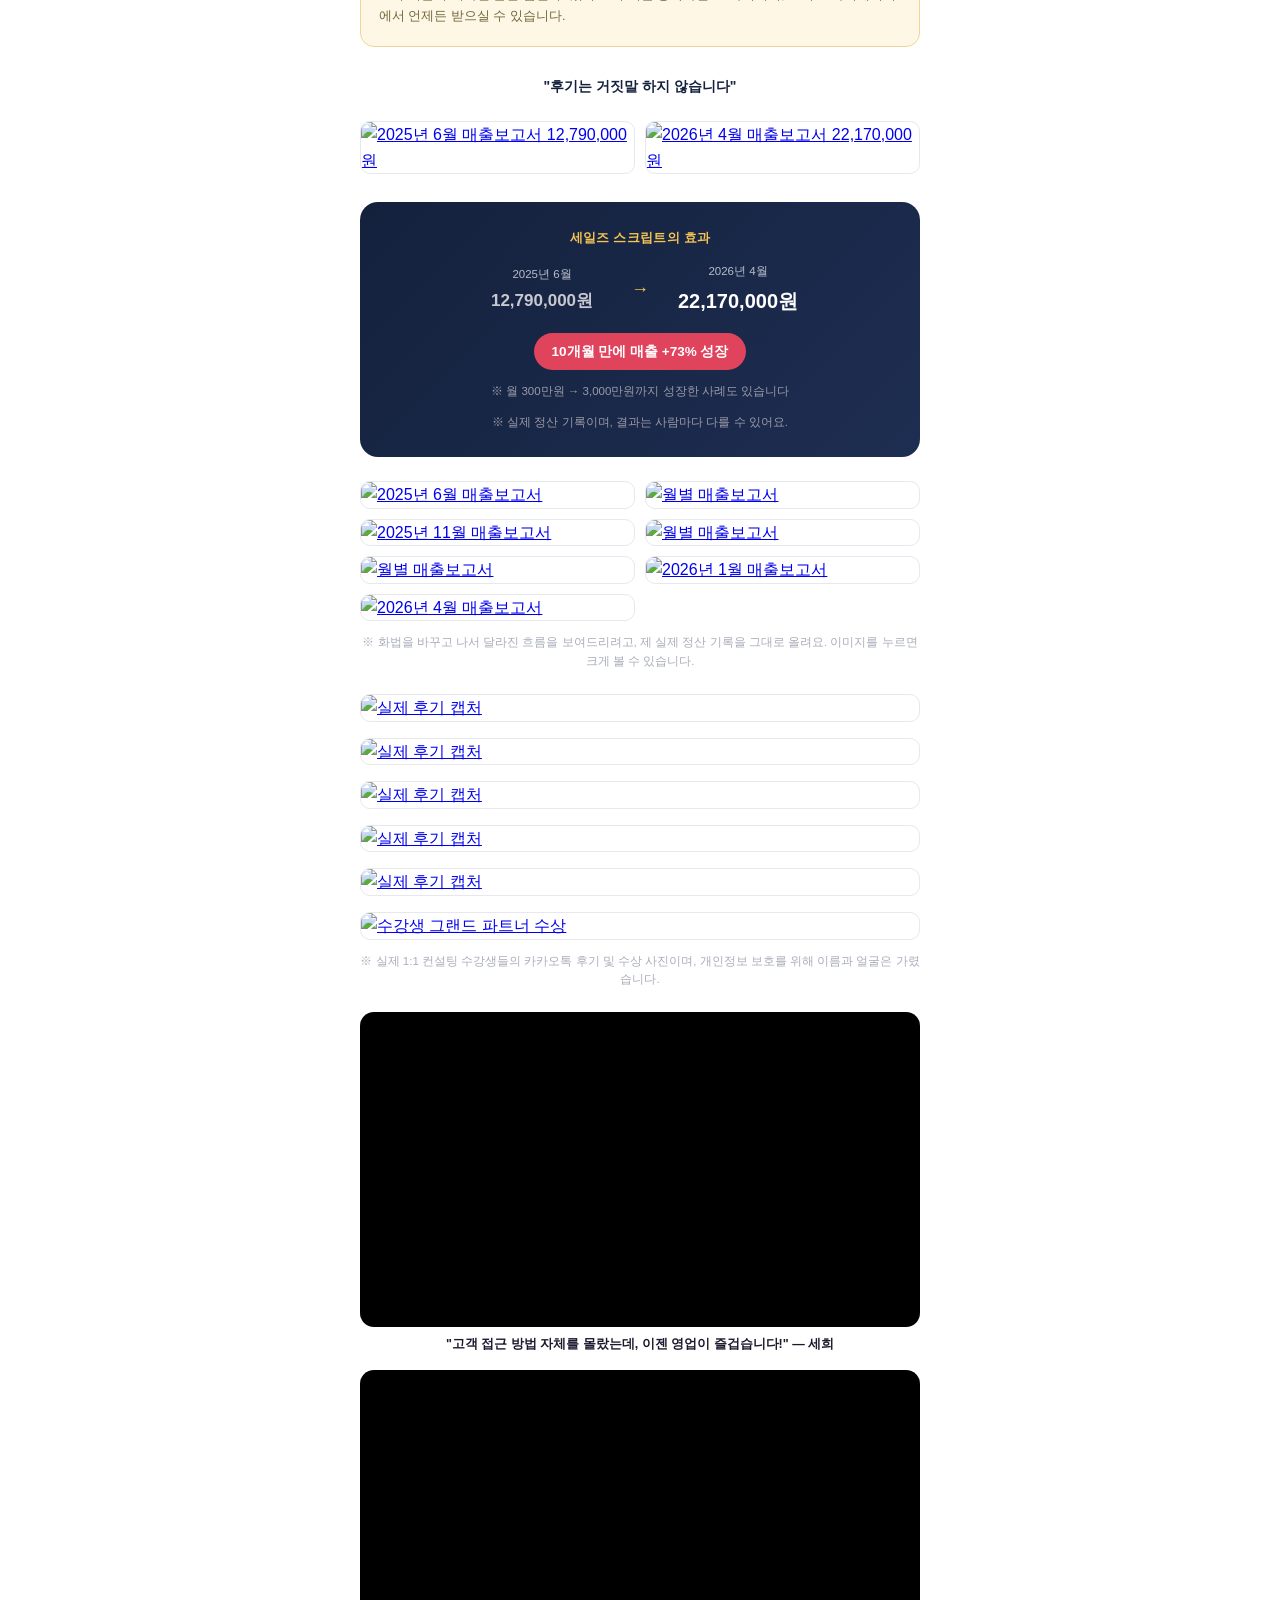
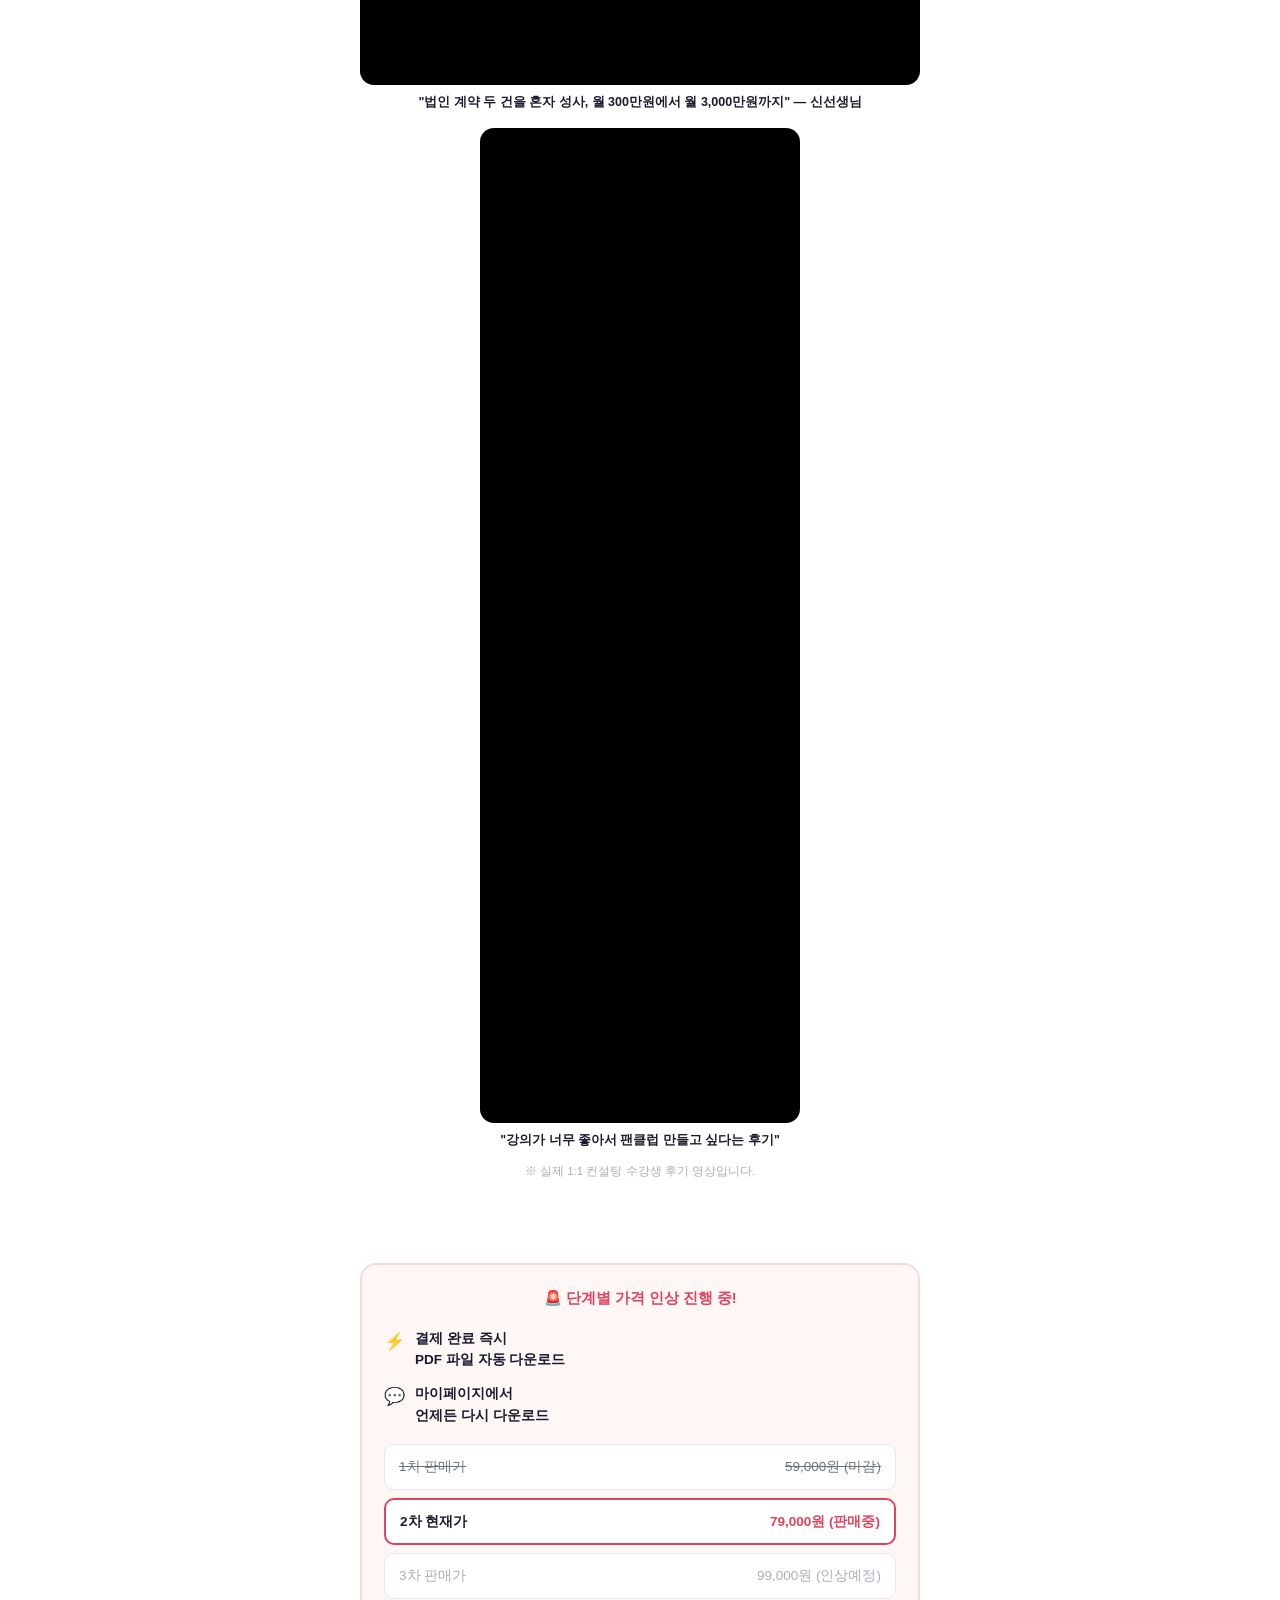
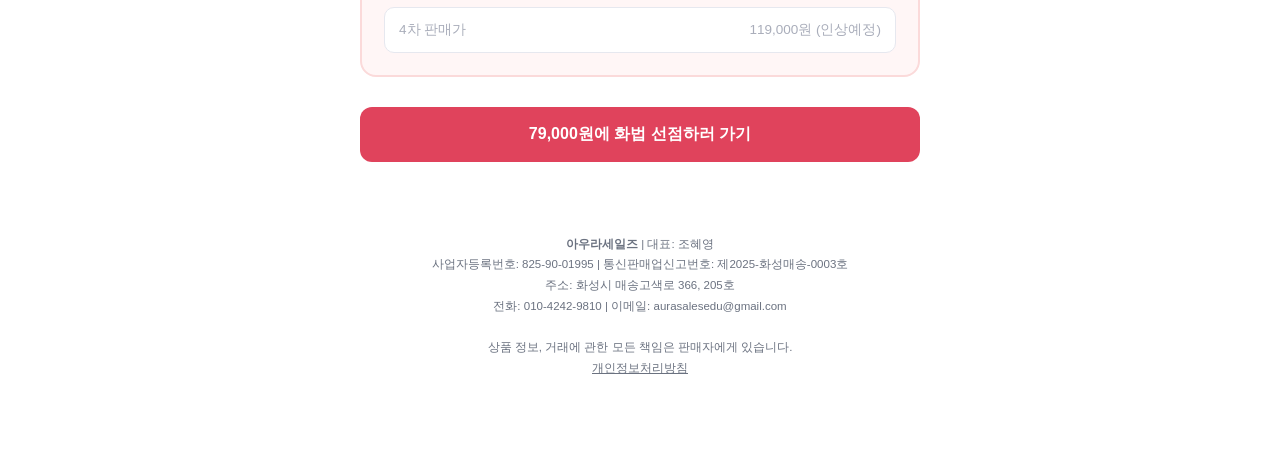
==== commit 77d28710: "챗봇: 매출 기록 설명을 지나님 선택 문구로(10/19) — product '화법을 바꾸고 나서 달라진 흐름을 보여드리려고, 제 실제 정산 기록을 그대로 올려요', 대화창 카드 제" ====
--- a/product.html
+++ b/product.html
@@ -185,7 +185,7 @@
       <a href="https://salesscript-mauve.vercel.app/reviews/revenue-2601.jpg" target="_blank" rel="noopener"><img src="https://salesscript-mauve.vercel.app/reviews/revenue-2601.jpg" alt="2026년 1월 매출보고서" loading="lazy"></a>
       <a href="https://salesscript-mauve.vercel.app/reviews/revenue-2604.jpg" target="_blank" rel="noopener"><img src="https://salesscript-mauve.vercel.app/reviews/revenue-2604.jpg" alt="2026년 4월 매출보고서" loading="lazy"></a>
     </div>
-    <p class="gallery-note">※ 이지나 실제 월별 매출보고서 원본 캡처입니다. 이미지를 누르면 크게 볼 수 있습니다.</p>
+    <p class="gallery-note">※ 화법을 바꾸고 나서 달라진 흐름을 보여드리려고, 제 실제 정산 기록을 그대로 올려요. 이미지를 누르면 크게 볼 수 있습니다.</p>
 
     <div class="review-gallery">
       <a href="https://salesscript-mauve.vercel.app/reviews/review-8.jpg" target="_blank" rel="noopener"><img src="https://salesscript-mauve.vercel.app/reviews/review-8.jpg" alt="실제 후기 캡처" loading="lazy"></a>
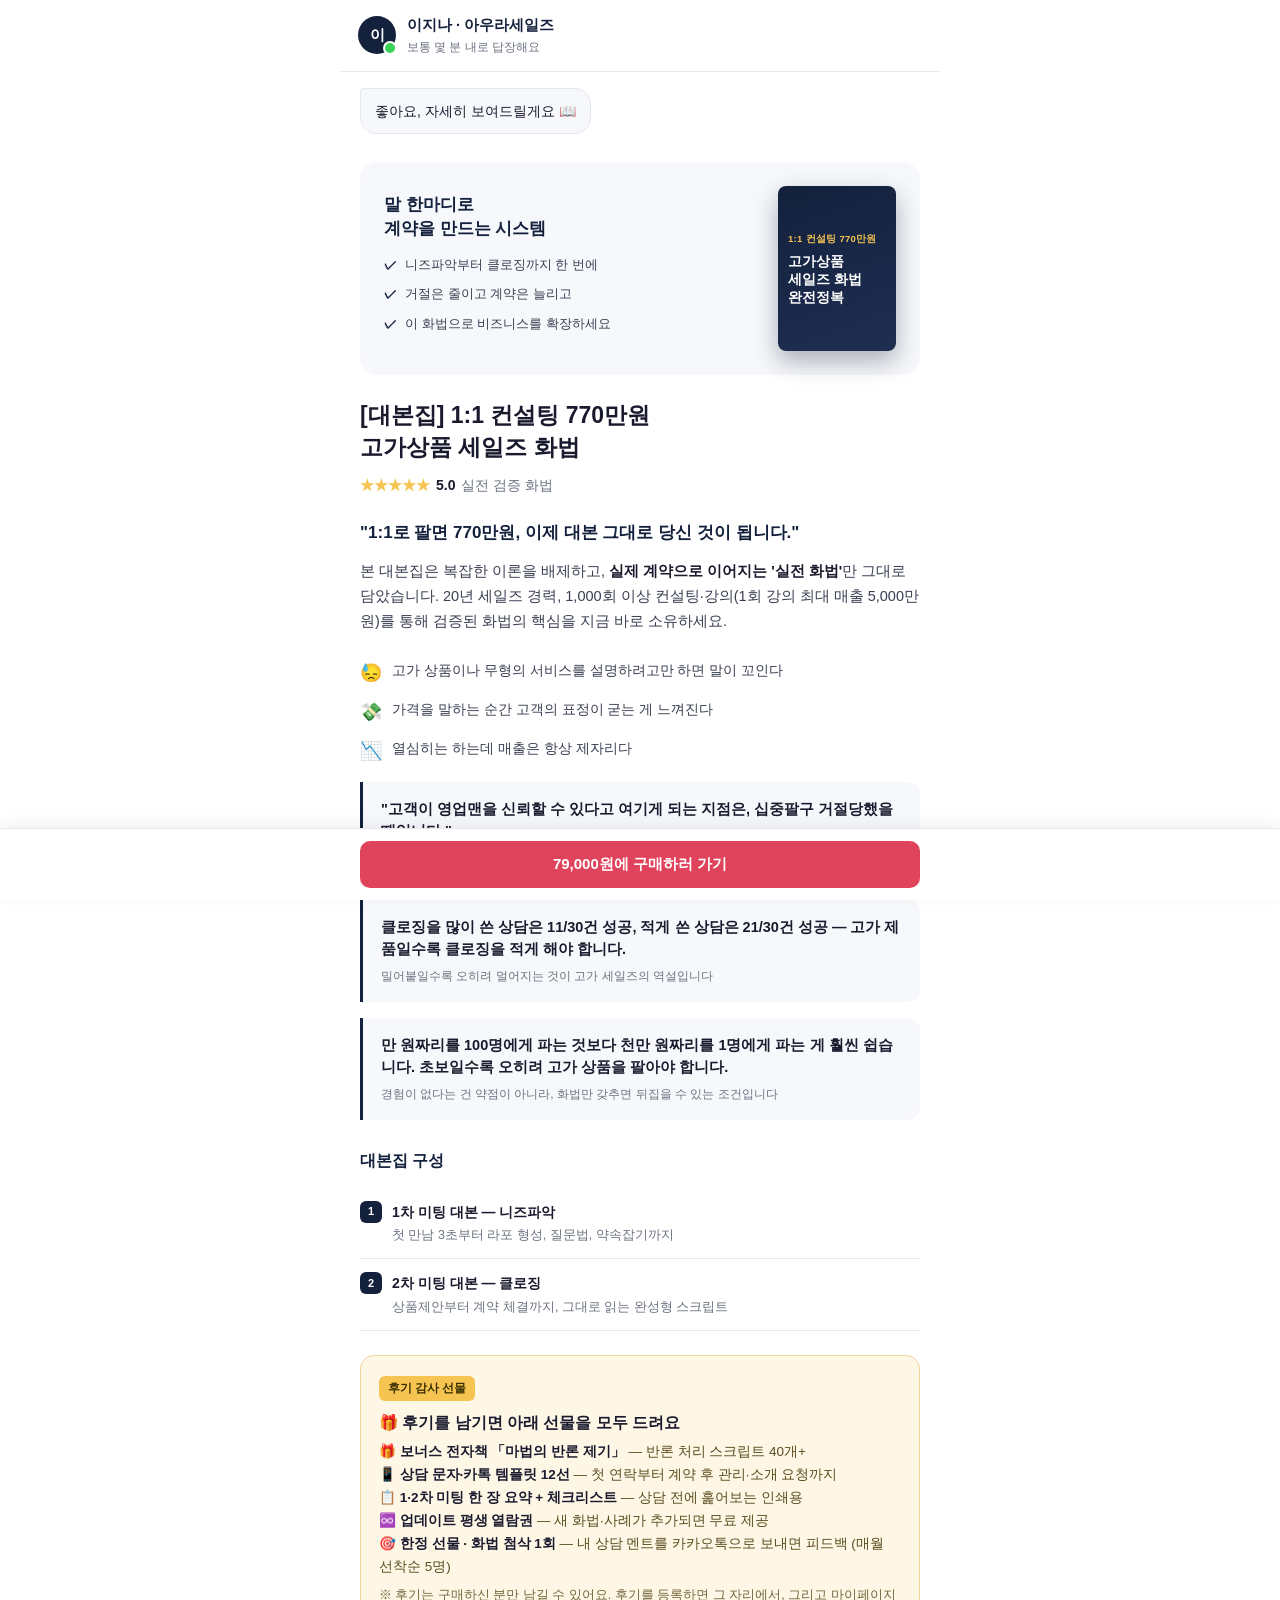
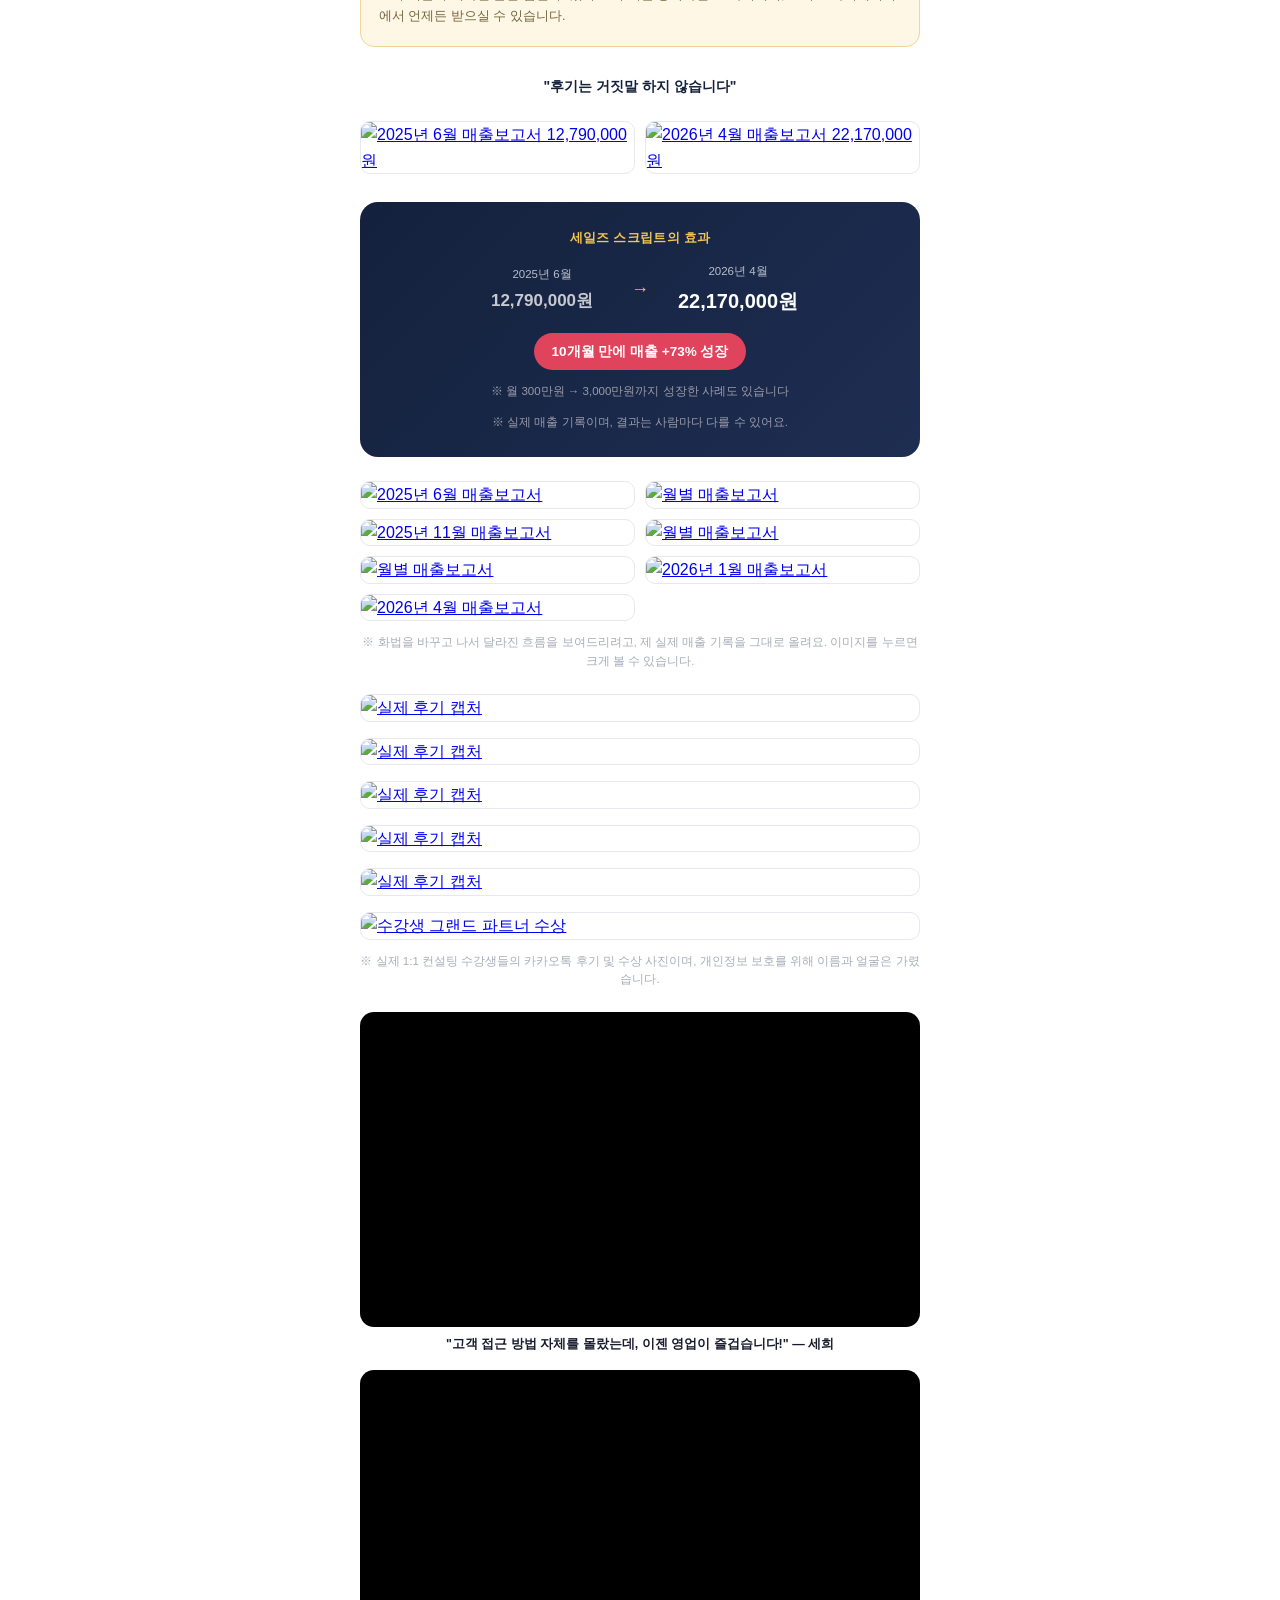
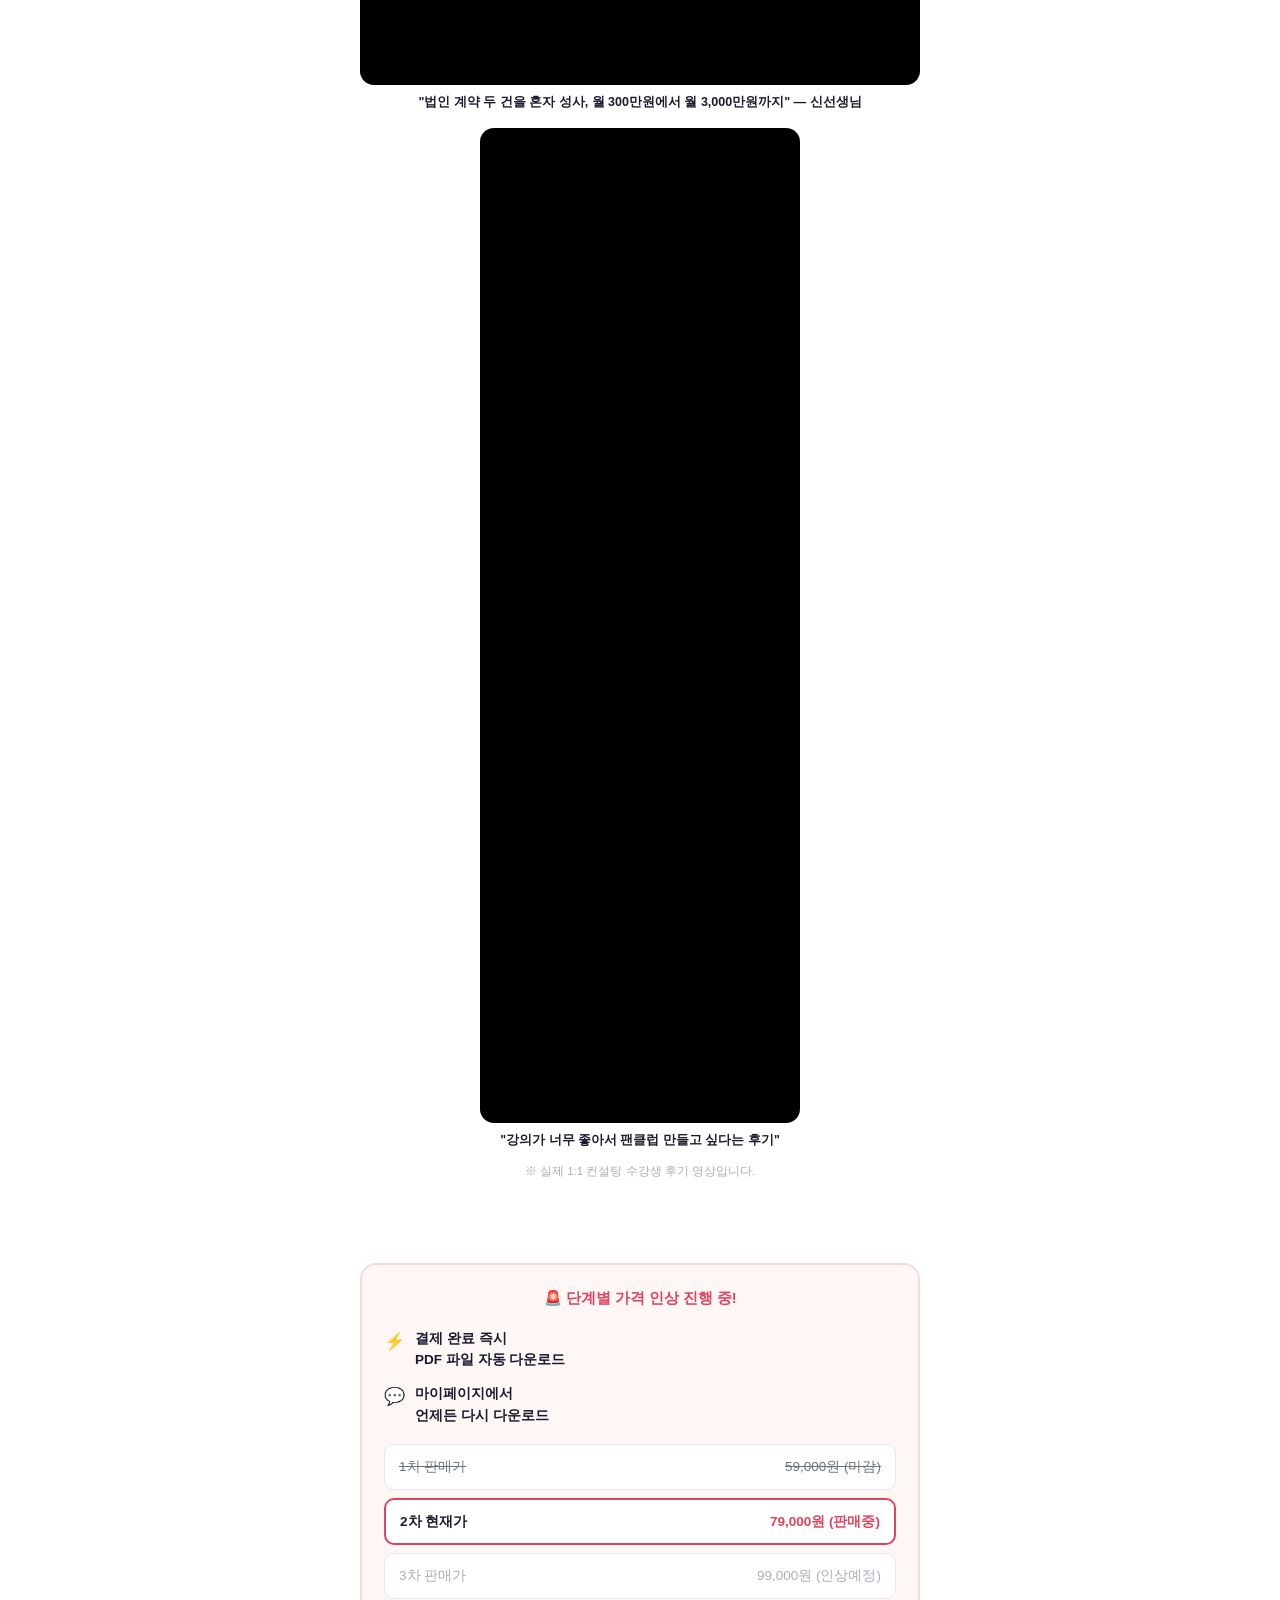
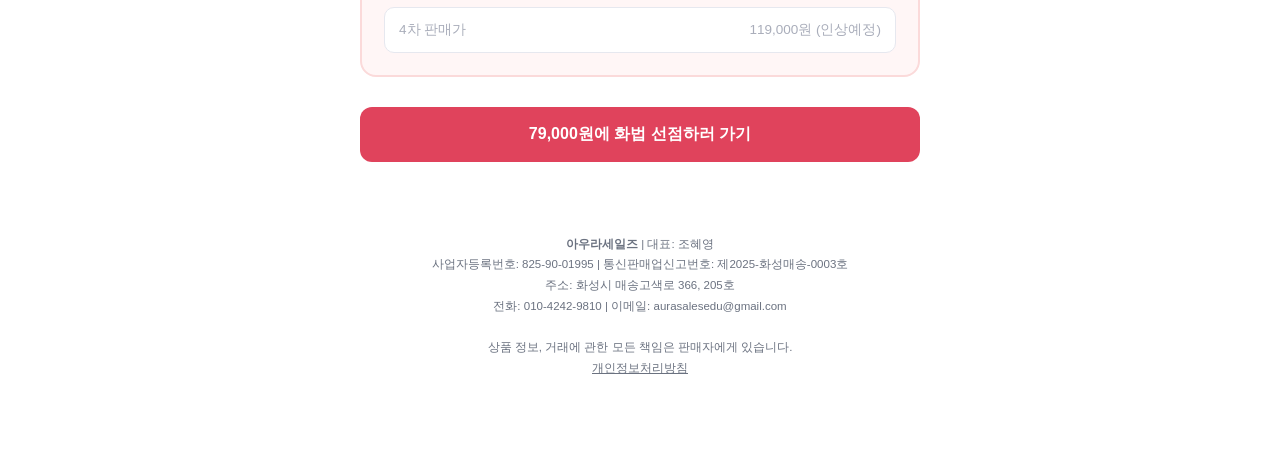
==== commit dd806145: "챗봇: 매출 사진 설명 '정산 기록' → '매출 기록'(10/20 지나님 결정) — 대화창 카드 제목 2곳, product 설명·개인차 줄 Co-Authored-By: Claude" ====
--- a/product.html
+++ b/product.html
@@ -173,7 +173,7 @@
       </div>
       <div class="growth-badge">10개월 만에 매출 +73% 성장</div>
       <div class="growth-note">※ 월 300만원 → 3,000만원까지 성장한 사례도 있습니다</div>
-      <div class="growth-note">※ 실제 정산 기록이며, 결과는 사람마다 다를 수 있어요.</div>
+      <div class="growth-note">※ 실제 매출 기록이며, 결과는 사람마다 다를 수 있어요.</div>
     </div>
 
     <div class="revenue-gallery">
@@ -185,7 +185,7 @@
       <a href="https://salesscript-mauve.vercel.app/reviews/revenue-2601.jpg" target="_blank" rel="noopener"><img src="https://salesscript-mauve.vercel.app/reviews/revenue-2601.jpg" alt="2026년 1월 매출보고서" loading="lazy"></a>
       <a href="https://salesscript-mauve.vercel.app/reviews/revenue-2604.jpg" target="_blank" rel="noopener"><img src="https://salesscript-mauve.vercel.app/reviews/revenue-2604.jpg" alt="2026년 4월 매출보고서" loading="lazy"></a>
     </div>
-    <p class="gallery-note">※ 화법을 바꾸고 나서 달라진 흐름을 보여드리려고, 제 실제 정산 기록을 그대로 올려요. 이미지를 누르면 크게 볼 수 있습니다.</p>
+    <p class="gallery-note">※ 화법을 바꾸고 나서 달라진 흐름을 보여드리려고, 제 실제 매출 기록을 그대로 올려요. 이미지를 누르면 크게 볼 수 있습니다.</p>
 
     <div class="review-gallery">
       <a href="https://salesscript-mauve.vercel.app/reviews/review-8.jpg" target="_blank" rel="noopener"><img src="https://salesscript-mauve.vercel.app/reviews/review-8.jpg" alt="실제 후기 캡처" loading="lazy"></a>
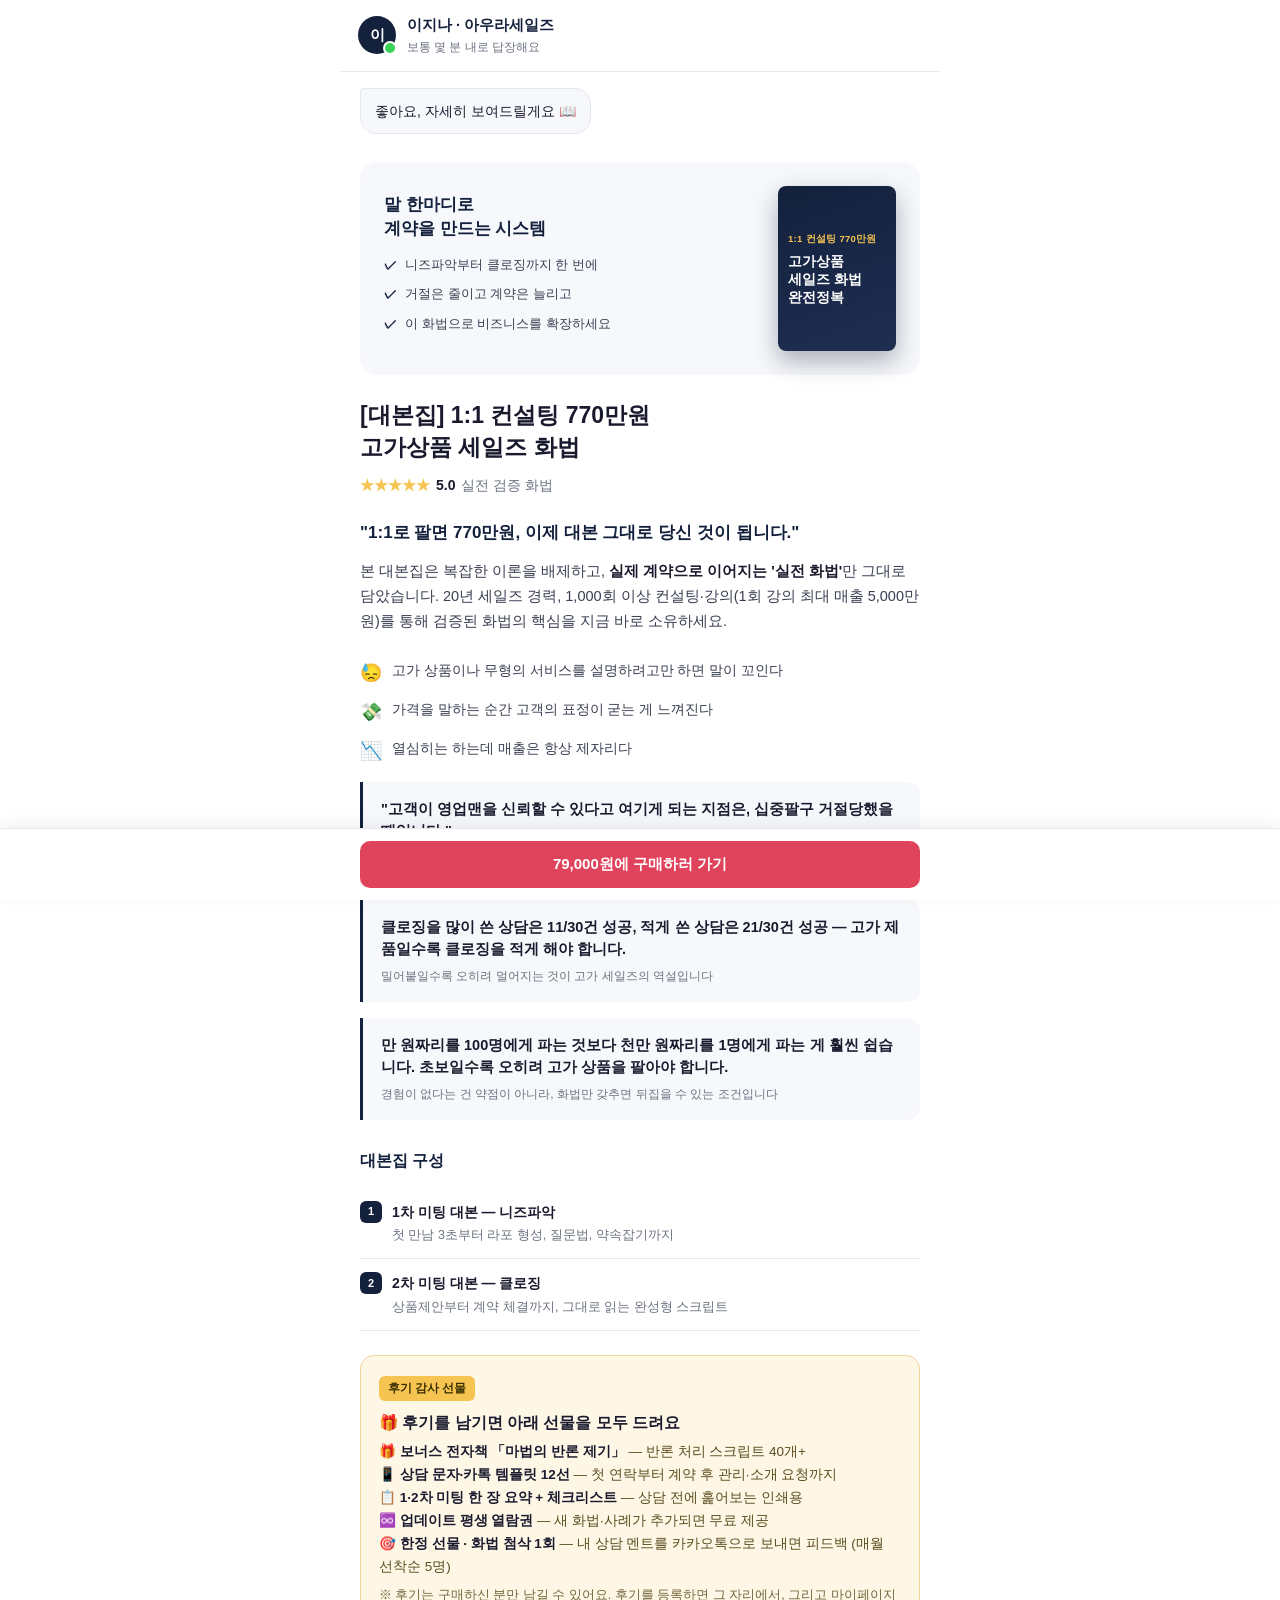
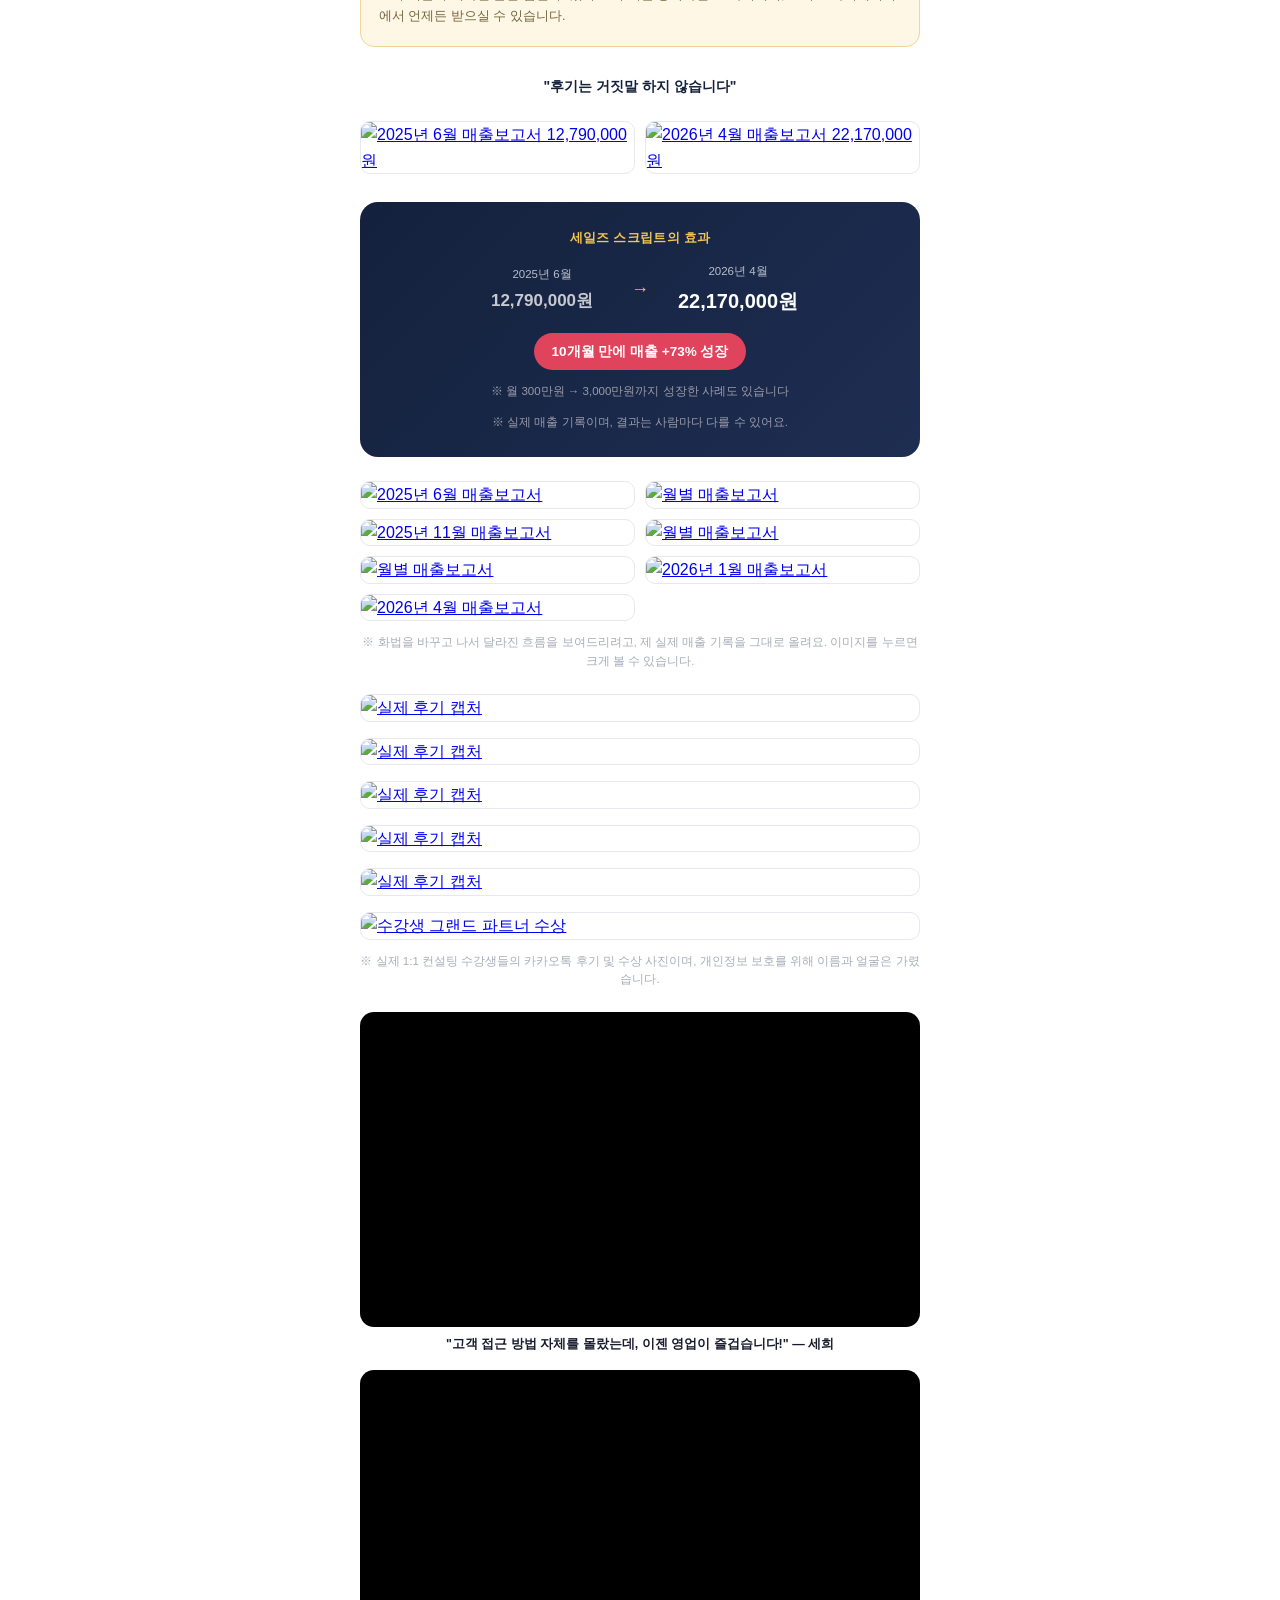
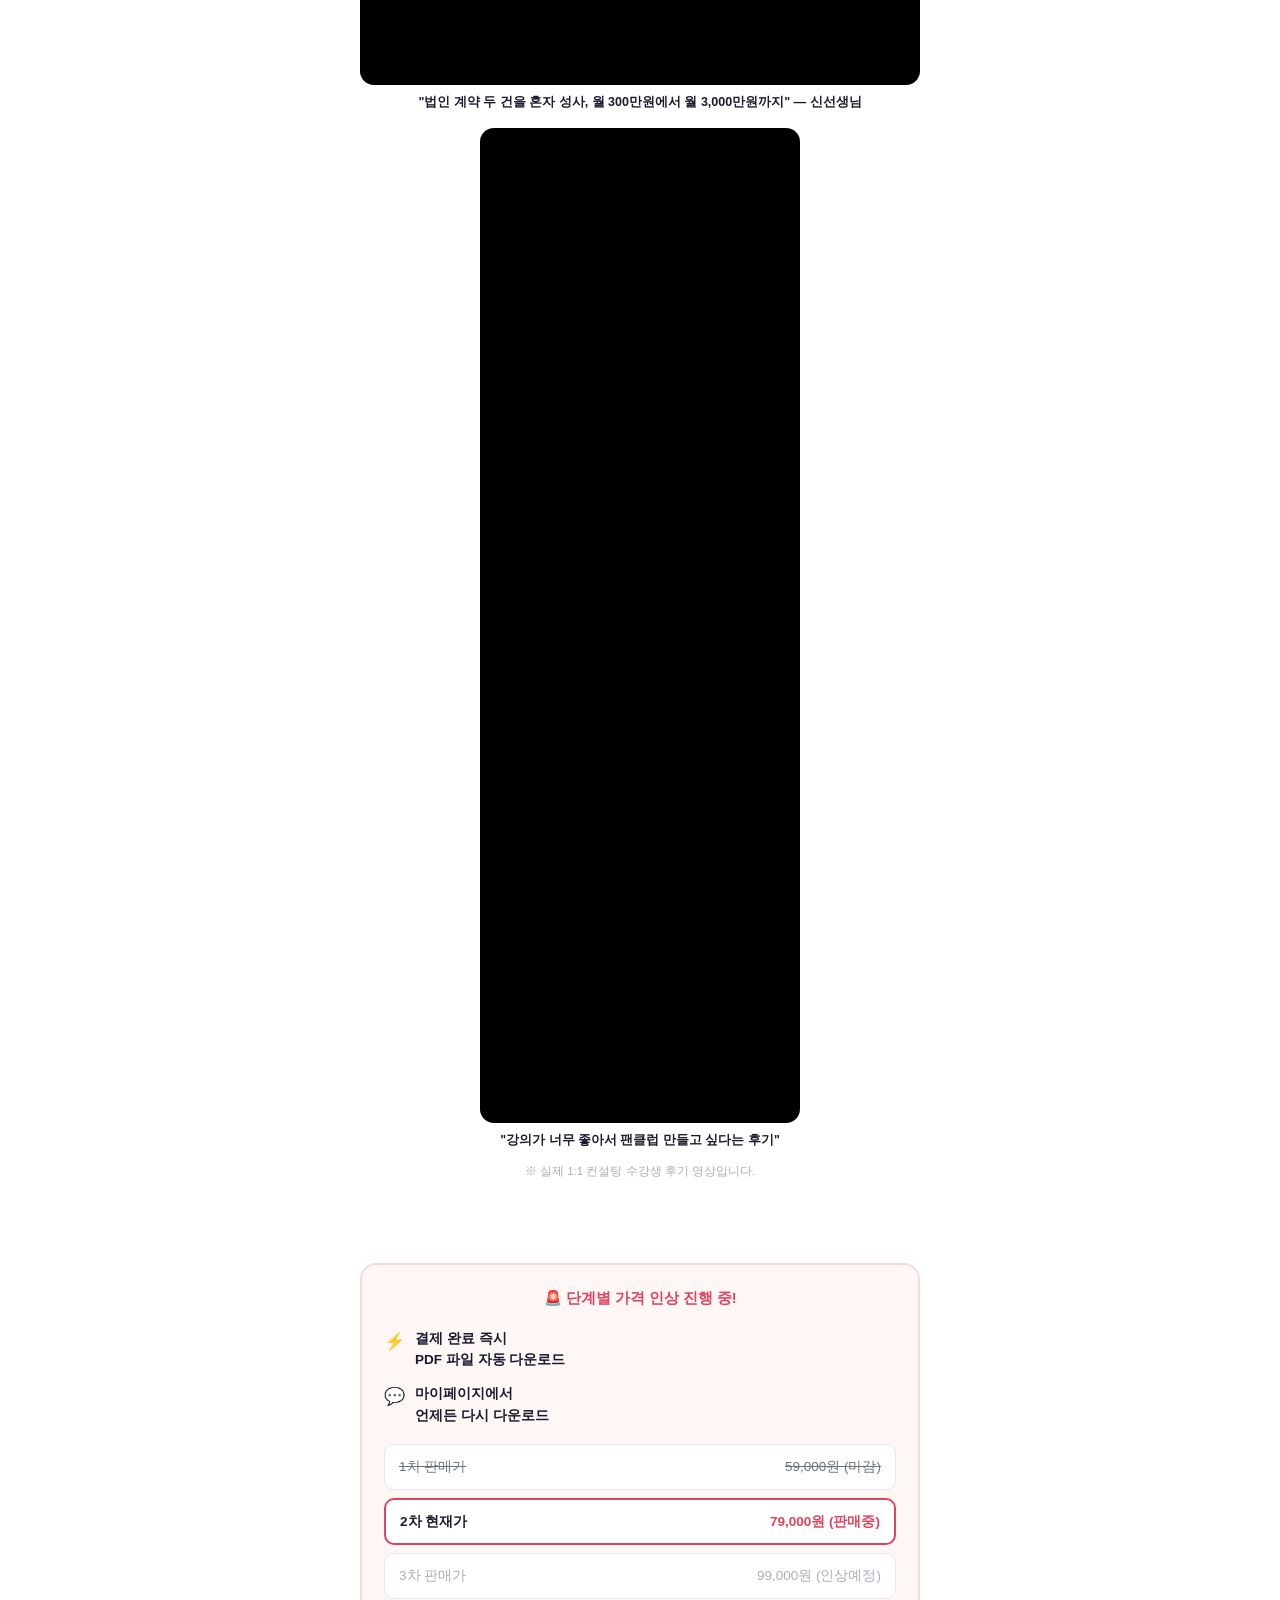
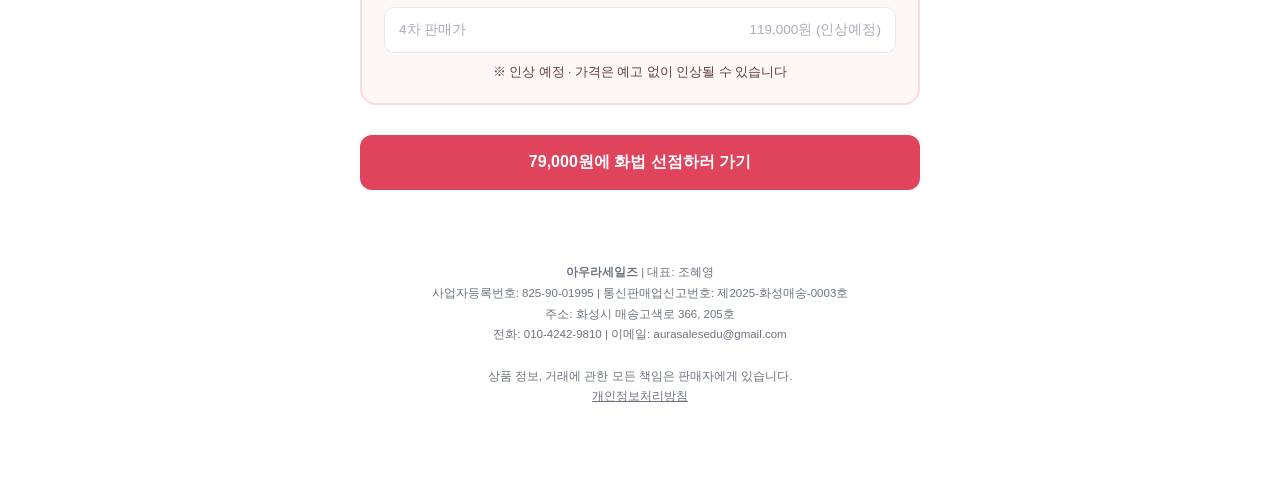
==== commit d3383c89: "챗봇 가격 카드: '※ 인상 예정 · 가격은 예고 없이 인상될 수 있습니다' 한 줄 추가(대화창·product) — 10/21 지나님, 인상 시점 미정 Co-Authored-By:" ====
--- a/product.html
+++ b/product.html
@@ -236,6 +236,7 @@
         <div class="sched-row next"><span>3차 판매가</span><span>99,000원 (인상예정)</span></div>
         <div class="sched-row next"><span>4차 판매가</span><span>119,000원 (인상예정)</span></div>
       </div>
+      <div class="sched-note" style="margin-top:10px;font-size:12.5px;line-height:1.5;color:#5b3d3d;text-align:center;">※ 인상 예정 · 가격은 예고 없이 인상될 수 있습니다</div>
     </div>
 
     <button type="button" class="lf-cta" id="go-store">79,000원에 화법 선점하러 가기</button>
